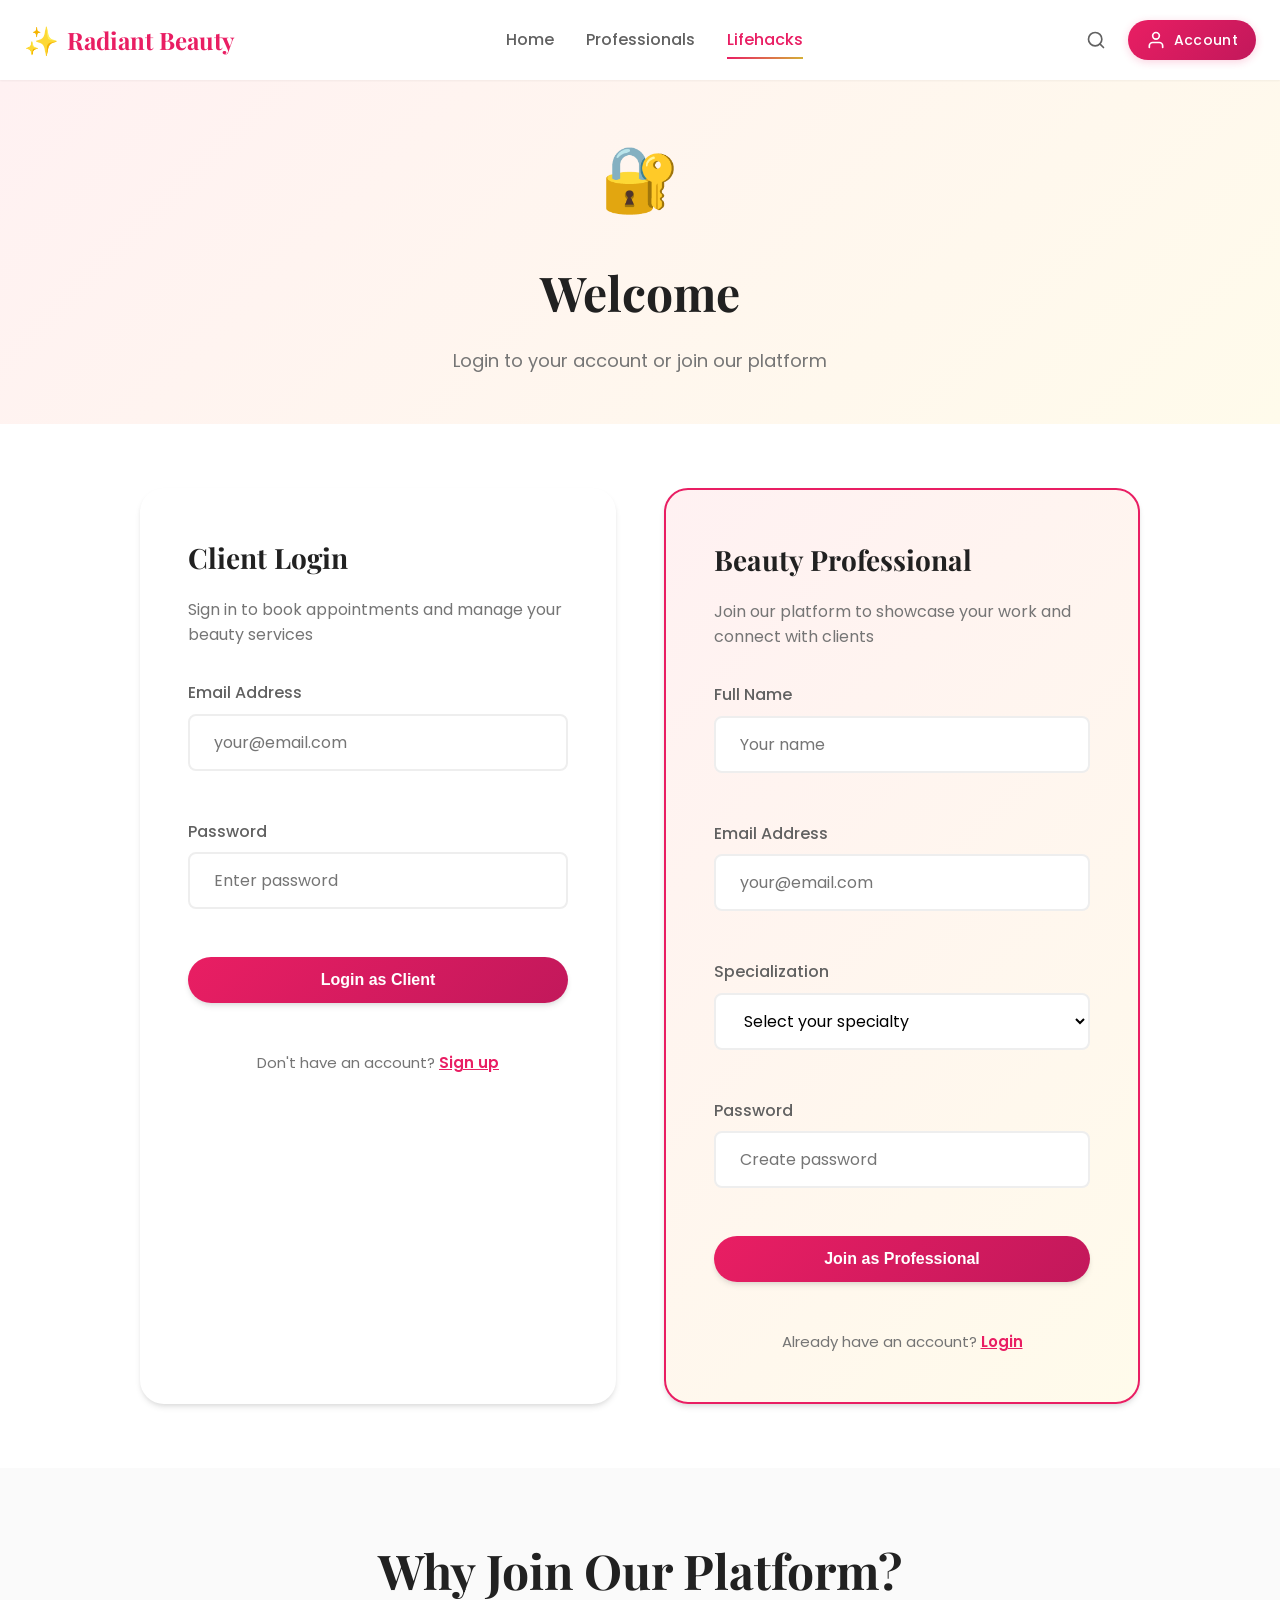
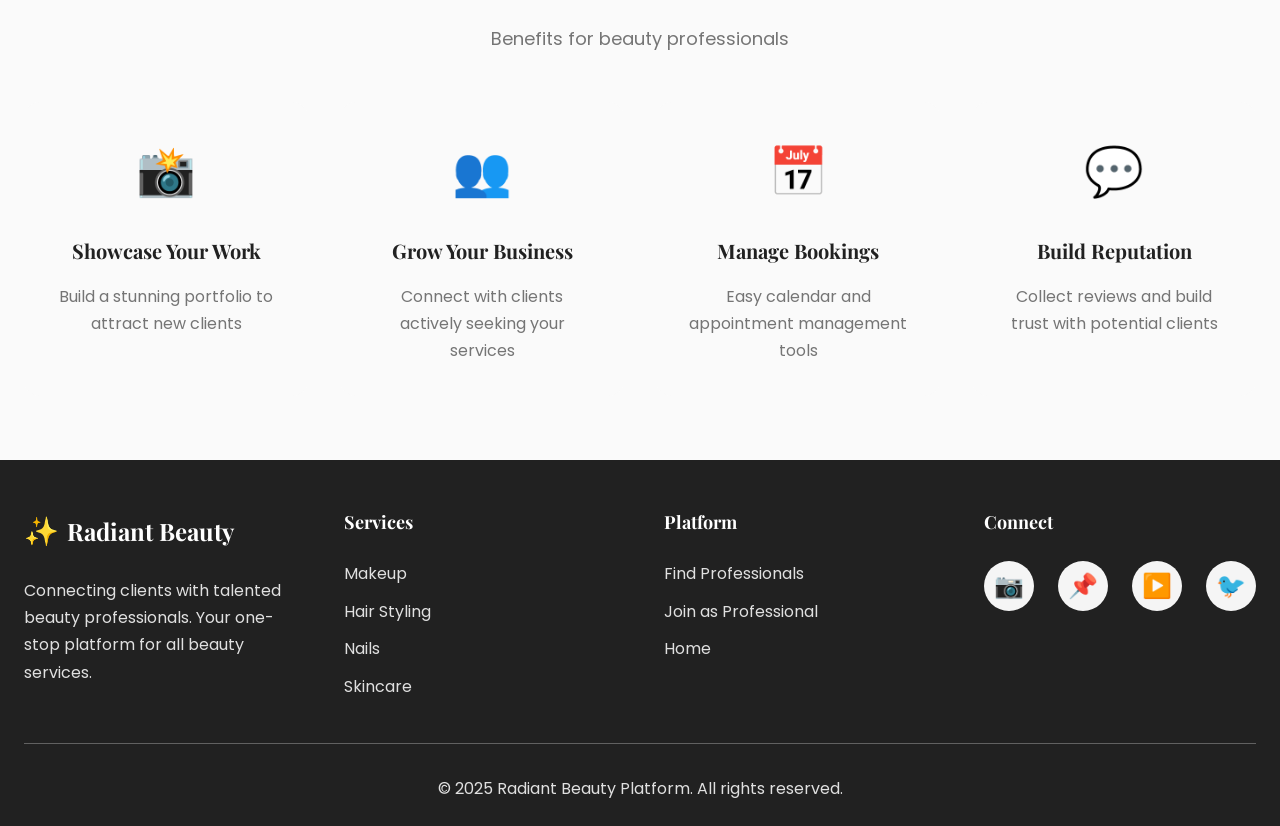
==== contact.html @ 1890fc80 "Feature: Add login/account page and complete platform transformation Final component of beauty servi" ====
<!DOCTYPE html>
<html lang="en">
<head>
    <meta charset="UTF-8">
    <meta name="viewport" content="width=device-width, initial-scale=1.0">
    <title>Login / Join - Radiant Beauty</title>
    <meta name="description" content="Login to your account or join as a beauty professional. Start connecting with clients today.">
    <link rel="stylesheet" href="css/main.css">
    <link rel="stylesheet" href="css/responsive.css">
    <link rel="preconnect" href="https://fonts.googleapis.com">
    <link rel="preconnect" href="https://fonts.gstatic.com" crossorigin>
    <link href="https://fonts.googleapis.com/css2?family=Playfair+Display:wght@400;500;600;700&family=Poppins:wght@300;400;500;600&display=swap" rel="stylesheet">
</head>
<body>
    <!-- Header -->
    <header class="header" id="header">
        <nav class="nav container">
            <!-- Logo -->
            <a href="index.html" class="nav-logo">
                <span class="logo-icon">✨</span>
                <span class="logo-text">Radiant Beauty</span>
            </a>

            <!-- Main Navigation -->
            <div class="nav-menu" id="nav-menu">
                <ul class="nav-list">
                    <li class="nav-item">
                        <a href="index.html" class="nav-link">Home</a>
                    </li>
                    <li class="nav-item">
                        <a href="professionals.html" class="nav-link">Professionals</a>
                    </li>
                    <li class="nav-item">
                        <a href="contact.html" class="nav-link active">Lifehacks</a>
                    </li>
                </ul>

                <div class="nav-close" id="nav-close">
                    <span>&times;</span>
                </div>
            </div>

            <!-- Right Actions -->
            <div class="nav-actions">
                <button class="nav-action-btn search-btn" id="search-btn" aria-label="Search" title="Search">
                    <svg width="20" height="20" viewBox="0 0 24 24" fill="none" stroke="currentColor" stroke-width="2" stroke-linecap="round" stroke-linejoin="round">
                        <circle cx="11" cy="11" r="8"></circle>
                        <path d="m21 21-4.35-4.35"></path>
                    </svg>
                </button>
                <a href="contact.html" class="nav-action-btn account-btn" aria-label="Account" title="Login / Account">
                    <svg width="20" height="20" viewBox="0 0 24 24" fill="none" stroke="currentColor" stroke-width="2" stroke-linecap="round" stroke-linejoin="round">
                        <path d="M20 21v-2a4 4 0 0 0-4-4H8a4 4 0 0 0-4 4v2"></path>
                        <circle cx="12" cy="7" r="4"></circle>
                    </svg>
                    <span class="account-text">Account</span>
                </a>
            </div>

            <!-- Mobile Toggle -->
            <div class="nav-toggle" id="nav-toggle">
                <span></span>
                <span></span>
                <span></span>
            </div>
        </nav>
    </header>

    <!-- Page Hero -->
    <section class="page-hero">
        <div class="container">
            <div class="page-hero-content">
                <div class="page-icon">🔐</div>
                <h1 class="page-title">Welcome</h1>
                <p class="page-description">Login to your account or join our platform</p>
            </div>
        </div>
    </section>

    <!-- Auth Section -->
    <section class="contact-section">
        <div class="container">
            <div class="auth-wrapper">
                <!-- Client Login -->
                <div class="auth-card">
                    <h2 class="auth-title">Client Login</h2>
                    <p class="auth-description">Sign in to book appointments and manage your beauty services</p>

                    <form class="auth-form" id="client-login-form">
                        <div class="form-group">
                            <label for="client-email" class="form-label">Email Address</label>
                            <input type="email" id="client-email" class="form-input" placeholder="your@email.com" required>
                        </div>

                        <div class="form-group">
                            <label for="client-password" class="form-label">Password</label>
                            <input type="password" id="client-password" class="form-input" placeholder="Enter password" required>
                        </div>

                        <button type="submit" class="btn btn-primary btn-block">Login as Client</button>

                        <p class="auth-footer-text">Don't have an account? <a href="#" class="auth-link">Sign up</a></p>
                    </form>
                </div>

                <!-- Professional Login/Signup -->
                <div class="auth-card auth-card-highlight">
                    <h2 class="auth-title">Beauty Professional</h2>
                    <p class="auth-description">Join our platform to showcase your work and connect with clients</p>

                    <form class="auth-form" id="professional-signup-form">
                        <div class="form-group">
                            <label for="prof-name" class="form-label">Full Name</label>
                            <input type="text" id="prof-name" class="form-input" placeholder="Your name" required>
                        </div>

                        <div class="form-group">
                            <label for="prof-email" class="form-label">Email Address</label>
                            <input type="email" id="prof-email" class="form-input" placeholder="your@email.com" required>
                        </div>

                        <div class="form-group">
                            <label for="prof-specialization" class="form-label">Specialization</label>
                            <select id="prof-specialization" class="form-input" required>
                                <option value="">Select your specialty</option>
                                <option value="makeup">Makeup Artist</option>
                                <option value="nails">Nail Artist</option>
                                <option value="hair">Hair Stylist</option>
                                <option value="skincare">Esthetician</option>
                                <option value="brows">Brow & Lash Specialist</option>
                                <option value="cosmetology">Cosmetologist</option>
                            </select>
                        </div>

                        <div class="form-group">
                            <label for="prof-password" class="form-label">Password</label>
                            <input type="password" id="prof-password" class="form-input" placeholder="Create password" required>
                        </div>

                        <button type="submit" class="btn btn-primary btn-block">Join as Professional</button>

                        <p class="auth-footer-text">Already have an account? <a href="#" class="auth-link">Login</a></p>
                    </form>
                </div>
            </div>
        </div>
    </section>

    <!-- Info Section -->
    <section class="features" style="background: var(--gray-50);">
        <div class="container">
            <div class="section-header">
                <h2 class="section-title">Why Join Our Platform?</h2>
                <p class="section-subtitle">Benefits for beauty professionals</p>
            </div>

            <div class="features-grid">
                <div class="feature-card">
                    <div class="feature-icon">📸</div>
                    <h3 class="feature-title">Showcase Your Work</h3>
                    <p class="feature-description">Build a stunning portfolio to attract new clients</p>
                </div>

                <div class="feature-card">
                    <div class="feature-icon">👥</div>
                    <h3 class="feature-title">Grow Your Business</h3>
                    <p class="feature-description">Connect with clients actively seeking your services</p>
                </div>

                <div class="feature-card">
                    <div class="feature-icon">📅</div>
                    <h3 class="feature-title">Manage Bookings</h3>
                    <p class="feature-description">Easy calendar and appointment management tools</p>
                </div>

                <div class="feature-card">
                    <div class="feature-icon">💬</div>
                    <h3 class="feature-title">Build Reputation</h3>
                    <p class="feature-description">Collect reviews and build trust with potential clients</p>
                </div>
            </div>
        </div>
    </section>

    <!-- Footer -->
    <footer class="footer">
        <div class="container">
            <div class="footer-content">
                <div class="footer-section">
                    <h3 class="footer-title">
                        <span class="logo-icon">✨</span>
                        Radiant Beauty
                    </h3>
                    <p class="footer-description">
                        Connecting clients with talented beauty professionals. Your one-stop platform for all beauty services.
                    </p>
                </div>

                <div class="footer-section">
                    <h4 class="footer-heading">Services</h4>
                    <ul class="footer-links">
                        <li><a href="makeup.html">Makeup</a></li>
                        <li><a href="hair.html">Hair Styling</a></li>
                        <li><a href="nails.html">Nails</a></li>
                        <li><a href="skincare.html">Skincare</a></li>
                    </ul>
                </div>

                <div class="footer-section">
                    <h4 class="footer-heading">Platform</h4>
                    <ul class="footer-links">
                        <li><a href="professionals.html">Find Professionals</a></li>
                        <li><a href="contact.html">Join as Professional</a></li>
                        <li><a href="index.html">Home</a></li>
                    </ul>
                </div>

                <div class="footer-section">
                    <h4 class="footer-heading">Connect</h4>
                    <div class="social-links">
                        <a href="#" class="social-link" aria-label="Instagram">📷</a>
                        <a href="#" class="social-link" aria-label="Pinterest">📌</a>
                        <a href="#" class="social-link" aria-label="YouTube">▶️</a>
                        <a href="#" class="social-link" aria-label="Twitter">🐦</a>
                    </div>
                </div>
            </div>

            <div class="footer-bottom">
                <p>&copy; 2025 Radiant Beauty Platform. All rights reserved.</p>
            </div>
        </div>
    </footer>

    <script src="js/main.js"></script>
    <script src="js/auth.js"></script>
</body>
</html>
---- css/main.css ----
/* ===================================
   CSS Variables - Rose/Pink/Gold Theme
   =================================== */
:root {
    /* Colors */
    --primary-color: #e91e63;
    --primary-light: #f48fb1;
    --primary-dark: #c2185b;
    --secondary-color: #d4af37;
    --secondary-light: #f4e4c1;
    --secondary-dark: #b8962e;

    --rose-50: #fff1f2;
    --rose-100: #ffe4e6;
    --rose-200: #fecdd3;
    --rose-300: #fda4af;
    --rose-400: #fb7185;
    --rose-500: #f43f5e;
    --rose-600: #e11d48;

    --gold-50: #fffbeb;
    --gold-100: #fef3c7;
    --gold-200: #fde68a;
    --gold-300: #fcd34d;
    --gold-400: #d4af37;

    --white: #ffffff;
    --black: #1a1a1a;
    --gray-50: #fafafa;
    --gray-100: #f5f5f5;
    --gray-200: #eeeeee;
    --gray-300: #e0e0e0;
    --gray-400: #bdbdbd;
    --gray-500: #9e9e9e;
    --gray-600: #757575;
    --gray-700: #616161;
    --gray-800: #424242;
    --gray-900: #212121;

    /* Typography */
    --font-display: 'Playfair Display', serif;
    --font-body: 'Poppins', sans-serif;

    /* Spacing */
    --spacing-xs: 0.5rem;
    --spacing-sm: 1rem;
    --spacing-md: 1.5rem;
    --spacing-lg: 2rem;
    --spacing-xl: 3rem;
    --spacing-2xl: 4rem;

    /* Border Radius */
    --radius-sm: 0.5rem;
    --radius-md: 1rem;
    --radius-lg: 1.5rem;
    --radius-full: 9999px;

    /* Shadows */
    --shadow-sm: 0 1px 2px 0 rgba(0, 0, 0, 0.05);
    --shadow-md: 0 4px 6px -1px rgba(0, 0, 0, 0.1), 0 2px 4px -1px rgba(0, 0, 0, 0.06);
    --shadow-lg: 0 10px 15px -3px rgba(0, 0, 0, 0.1), 0 4px 6px -2px rgba(0, 0, 0, 0.05);
    --shadow-xl: 0 20px 25px -5px rgba(0, 0, 0, 0.1), 0 10px 10px -5px rgba(0, 0, 0, 0.04);

    /* Transitions */
    --transition: all 0.3s cubic-bezier(0.4, 0, 0.2, 1);
}

/* ===================================
   Reset & Base Styles
   =================================== */
* {
    margin: 0;
    padding: 0;
    box-sizing: border-box;
}

html {
    scroll-behavior: smooth;
    font-size: 16px;
}

body {
    font-family: var(--font-body);
    color: var(--gray-800);
    line-height: 1.6;
    background-color: var(--white);
    overflow-x: hidden;
}

img {
    max-width: 100%;
    height: auto;
    display: block;
}

a {
    text-decoration: none;
    color: inherit;
    transition: var(--transition);
}

ul {
    list-style: none;
}

/* ===================================
   Container & Layout
   =================================== */
.container {
    max-width: 1200px;
    margin: 0 auto;
    padding: 0 var(--spacing-md);
}

/* ===================================
   Header & Navigation
   =================================== */
.header {
    position: fixed;
    top: 0;
    left: 0;
    width: 100%;
    background-color: rgba(255, 255, 255, 0.95);
    backdrop-filter: blur(10px);
    box-shadow: var(--shadow-sm);
    z-index: 1000;
    transition: var(--transition);
}

.nav {
    display: flex;
    justify-content: space-between;
    align-items: center;
    height: 80px;
    gap: var(--spacing-lg);
}

.nav-logo {
    font-family: var(--font-display);
    font-size: 1.5rem;
    font-weight: 700;
    color: var(--primary-color);
    display: flex;
    align-items: center;
    gap: 0.5rem;
    transition: var(--transition);
}

.nav-logo:hover {
    opacity: 0.8;
}

.logo-icon {
    font-size: 1.75rem;
}

.logo-text {
    white-space: nowrap;
}

.nav-menu {
    display: flex;
    align-items: center;
}

.nav-list {
    display: flex;
    gap: var(--spacing-lg);
}

.nav-link {
    font-weight: 500;
    color: var(--gray-700);
    position: relative;
    padding: 0.5rem 0;
}

.nav-link::after {
    content: '';
    position: absolute;
    bottom: 0;
    left: 0;
    width: 0;
    height: 2px;
    background: linear-gradient(90deg, var(--primary-color), var(--secondary-color));
    transition: width 0.3s ease;
}

.nav-link:hover,
.nav-link.active {
    color: var(--primary-color);
}

.nav-link:hover::after,
.nav-link.active::after {
    width: 100%;
}

.nav-toggle {
    display: none;
    flex-direction: column;
    gap: 4px;
    cursor: pointer;
    padding: 0.5rem;
}

.nav-toggle span {
    display: block;
    width: 25px;
    height: 3px;
    background-color: var(--primary-color);
    border-radius: 2px;
    transition: var(--transition);
}

.nav-close {
    display: none;
    font-size: 2rem;
    color: var(--primary-color);
    cursor: pointer;
}

/* Nav Action Buttons */
.nav-actions {
    display: flex;
    align-items: center;
    gap: 0.75rem;
}

.nav-action-btn {
    display: flex;
    align-items: center;
    justify-content: center;
    gap: 0.5rem;
    width: 40px;
    height: 40px;
    border-radius: var(--radius-full);
    background: transparent;
    border: none;
    color: var(--gray-700);
    cursor: pointer;
    transition: all 0.3s cubic-bezier(0.4, 0, 0.2, 1);
    position: relative;
}

.nav-action-btn svg {
    transition: all 0.3s ease;
}

/* Search Button */
.search-btn:hover {
    background: var(--rose-50);
    color: var(--primary-color);
    transform: translateY(-1px);
}

.search-btn:hover svg {
    transform: scale(1.05);
}

.search-btn:active {
    transform: translateY(0);
}

/* Account Button - Special Styling */
.account-btn {
    width: auto;
    padding: 0.5rem 1.125rem;
    background: linear-gradient(135deg, var(--primary-color), var(--primary-dark));
    color: var(--white);
    border-radius: var(--radius-full);
    box-shadow: 0 2px 8px rgba(233, 30, 99, 0.2);
}

.account-btn:hover {
    background: linear-gradient(135deg, var(--primary-dark), var(--primary-color));
    box-shadow: 0 4px 12px rgba(233, 30, 99, 0.3);
    transform: translateY(-2px);
}

.account-text {
    font-weight: 500;
    font-size: 0.875rem;
    letter-spacing: 0.3px;
}

/* ===================================
   Modern Hero Section
   =================================== */
.modern-hero {
    margin-top: 80px;
    min-height: 100vh;
    position: relative;
    display: flex;
    align-items: center;
    justify-content: center;
    overflow: hidden;
}

.hero-background {
    position: absolute;
    top: 0;
    left: 0;
    width: 100%;
    height: 100%;
    z-index: 1;
}

.hero-background-image {
    width: 100%;
    height: 100%;
    object-fit: cover;
    object-position: center;
}

.hero-overlay-gradient {
    position: absolute;
    top: 0;
    left: 0;
    width: 100%;
    height: 100%;
    background: linear-gradient(
        135deg,
        rgba(255, 241, 242, 0.85) 0%,
        rgba(255, 228, 230, 0.80) 30%,
        rgba(254, 205, 211, 0.75) 60%,
        rgba(254, 243, 199, 0.70) 100%
    );
    backdrop-filter: blur(2px);
}

.hero-content-wrapper {
    position: relative;
    z-index: 2;
    text-align: center;
    padding: var(--spacing-2xl) 0;
}

.hero-text-content {
    max-width: 900px;
    margin: 0 auto;
}

.hero-headline {
    font-family: var(--font-display);
    font-size: 5rem;
    font-weight: 700;
    line-height: 1.1;
    color: var(--gray-900);
    margin-bottom: var(--spacing-md);
    letter-spacing: -0.02em;
    text-shadow: 0 2px 20px rgba(255, 255, 255, 0.5);
}

.hero-accent {
    display: block;
    background: linear-gradient(135deg, var(--primary-color), var(--secondary-color));
    -webkit-background-clip: text;
    -webkit-text-fill-color: transparent;
    background-clip: text;
    font-style: italic;
    margin-top: 0.25rem;
}

.hero-subheading {
    font-size: 1.5rem;
    color: var(--gray-700);
    font-weight: 400;
    letter-spacing: 0.5px;
    margin-bottom: var(--spacing-xl);
    line-height: 1.6;
}

.hero-cta-buttons {
    display: flex;
    gap: var(--spacing-md);
    justify-content: center;
    align-items: center;
    flex-wrap: wrap;
}

.btn-hero-primary {
    display: inline-block;
    padding: 1.125rem 3rem;
    border-radius: var(--radius-full);
    font-weight: 600;
    font-size: 1.125rem;
    background: linear-gradient(135deg, var(--primary-color), var(--primary-dark));
    color: var(--white);
    box-shadow:
        0 10px 30px rgba(233, 30, 99, 0.3),
        0 4px 12px rgba(0, 0, 0, 0.1);
    transition: all 0.3s cubic-bezier(0.4, 0, 0.2, 1);
    border: none;
    cursor: pointer;
}

.btn-hero-primary:hover {
    transform: translateY(-3px);
    box-shadow:
        0 15px 40px rgba(233, 30, 99, 0.4),
        0 8px 20px rgba(0, 0, 0, 0.15);
}

.btn-hero-secondary {
    display: inline-block;
    padding: 1.125rem 3rem;
    border-radius: var(--radius-full);
    font-weight: 600;
    font-size: 1.125rem;
    background: transparent;
    color: var(--primary-color);
    border: 2px solid var(--primary-color);
    transition: all 0.3s cubic-bezier(0.4, 0, 0.2, 1);
    cursor: pointer;
}

.btn-hero-secondary:hover {
    background: var(--primary-color);
    color: var(--white);
    transform: translateY(-2px);
    box-shadow: 0 8px 20px rgba(233, 30, 99, 0.25);
}

.hero-scroll-indicator {
    position: absolute;
    bottom: var(--spacing-lg);
    left: 50%;
    transform: translateX(-50%);
    z-index: 2;
    text-align: center;
    color: var(--gray-600);
    font-size: 0.875rem;
    font-weight: 500;
    letter-spacing: 1px;
}

.scroll-arrow {
    margin-top: 0.5rem;
    font-size: 1.5rem;
    animation: bounce-scroll 2s ease-in-out infinite;
}

@keyframes bounce-scroll {
    0%, 100% {
        transform: translateY(0);
        opacity: 0.7;
    }
    50% {
        transform: translateY(8px);
        opacity: 1;
    }
}

/* ===================================
   Bento-Style Services Grid
   =================================== */
.bento-services {
    padding: var(--spacing-2xl) 0;
    background: var(--white);
}

.section-header-minimal {
    text-align: center;
    margin-bottom: var(--spacing-xl);
}

.section-title-minimal {
    font-family: var(--font-display);
    font-size: 2.5rem;
    font-weight: 700;
    color: var(--gray-900);
    margin-bottom: var(--spacing-sm);
}

.section-subtitle-minimal {
    font-size: 1.125rem;
    color: var(--gray-600);
    font-weight: 400;
}

.bento-grid {
    display: grid;
    grid-template-columns: repeat(12, 1fr);
    gap: var(--spacing-md);
    max-width: 1200px;
    margin: 0 auto;
}

/* Bento Card Base Styles */
.bento-card {
    position: relative;
    border-radius: var(--radius-lg);
    overflow: hidden;
    cursor: pointer;
    transition: all 0.4s cubic-bezier(0.4, 0, 0.2, 1);
    box-shadow: var(--shadow-md);
    text-decoration: none;
    display: block;

    /* CSS variables for scroll-based effects */
    --shimmer-angle: 0deg;
    --shimmer-position: 0%;
    --scroll-brightness: 1;
    --scroll-saturation: 1;
}

/* Shimmer overlay - subtle iridescent effect */
.bento-card::before {
    content: '';
    position: absolute;
    top: -50%;
    left: -50%;
    width: 200%;
    height: 200%;
    background: linear-gradient(
        45deg,
        transparent 35%,
        rgba(255, 255, 255, 0.06) 50%,
        transparent 65%
    );
    opacity: 0;
    transition: opacity 0.6s ease, transform 0.6s ease;
    z-index: 3;
    pointer-events: none;
}

.bento-card:hover::before {
    opacity: 1;
    transform: translate(25%, 25%) rotate(45deg);
}

/* Subtle color glow overlay on hover */
.bento-card::after {
    content: '';
    position: absolute;
    top: 0;
    left: 0;
    width: 100%;
    height: 100%;
    background: radial-gradient(
        circle at center,
        rgba(233, 30, 99, 0.08) 0%,
        rgba(212, 175, 55, 0.05) 50%,
        transparent 100%
    );
    opacity: 0;
    transition: opacity 0.5s ease;
    z-index: 2;
    pointer-events: none;
}

.bento-card:hover::after {
    opacity: 1;
}

.bento-card:hover {
    animation-play-state: paused;
    transform: scale(1.02) translateY(-4px);
    box-shadow:
        0 15px 35px rgba(233, 30, 99, 0.15),
        0 8px 20px rgba(212, 175, 55, 0.1),
        0 0 25px rgba(255, 255, 255, 0.2),
        inset 0 1px 0 rgba(255, 255, 255, 0.4);
    z-index: 10;
}

/* Bento Size Variants */
.bento-large {
    grid-column: span 6;
    grid-row: span 2;
    min-height: 400px;
}

.bento-medium {
    grid-column: span 4;
    min-height: 280px;
}

.bento-small {
    grid-column: span 4;
    min-height: 200px;
}

/* Floating Animations - Each card floats uniquely */
.bento-card:nth-child(1) {
    animation: float-gentle-1 6s ease-in-out infinite;
}

.bento-card:nth-child(2) {
    animation: float-gentle-2 7s ease-in-out infinite;
}

.bento-card:nth-child(3) {
    animation: float-gentle-3 5.5s ease-in-out infinite;
}

.bento-card:nth-child(4) {
    animation: float-gentle-4 6.5s ease-in-out infinite;
}

.bento-card:nth-child(5) {
    animation: float-gentle-5 7.5s ease-in-out infinite;
}

.bento-card:nth-child(6) {
    animation: float-gentle-6 8s ease-in-out infinite;
}

.bento-card:nth-child(7) {
    animation: float-gentle-7 6.8s ease-in-out infinite;
}

.bento-card:nth-child(8) {
    animation: float-gentle-8 7.2s ease-in-out infinite;
}

/* Floating Keyframes - Very subtle vertical and diagonal movements */
@keyframes float-gentle-1 {
    0%, 100% { transform: translateY(0) translateX(0); }
    50% { transform: translateY(-5px) translateX(1px); }
}

@keyframes float-gentle-2 {
    0%, 100% { transform: translateY(0) translateX(0); }
    50% { transform: translateY(-4px) translateX(-1px); }
}

@keyframes float-gentle-3 {
    0%, 100% { transform: translateY(0) translateX(0); }
    50% { transform: translateY(-6px) translateX(1px); }
}

@keyframes float-gentle-4 {
    0%, 100% { transform: translateY(0) translateX(0); }
    50% { transform: translateY(-4px) translateX(-1px); }
}

@keyframes float-gentle-5 {
    0%, 100% { transform: translateY(0) translateX(0); }
    50% { transform: translateY(-5px) translateX(2px); }
}

@keyframes float-gentle-6 {
    0%, 100% { transform: translateY(0) translateX(0); }
    50% { transform: translateY(-5px) translateX(-1px); }
}

@keyframes float-gentle-7 {
    0%, 100% { transform: translateY(0) translateX(0); }
    50% { transform: translateY(-4px) translateX(1px); }
}

@keyframes float-gentle-8 {
    0%, 100% { transform: translateY(0) translateX(0); }
    50% { transform: translateY(-5px) translateX(-2px); }
}

/* Bento Image/Background */
.bento-image {
    position: absolute;
    top: 0;
    left: 0;
    width: 100%;
    height: 100%;
}

/* Scroll-driven shimmer effect - Subtle white light sweep */
.bento-image::before {
    content: '';
    position: absolute;
    top: -100%;
    left: -100%;
    width: 300%;
    height: 300%;
    background: linear-gradient(
        var(--shimmer-angle),
        transparent 0%,
        transparent 40%,
        rgba(255, 255, 255, 0.06) 47%,
        rgba(255, 255, 255, 0.10) 50%,
        rgba(255, 255, 255, 0.06) 53%,
        transparent 60%,
        transparent 100%
    );
    transform: translateX(var(--shimmer-position));
    transition: transform 0.3s ease-out;
    pointer-events: none;
    z-index: 1;
    mix-blend-mode: overlay;
}

/* Scroll-driven color shimmer - Barely noticeable iridescent effect */
.bento-image::after {
    content: '';
    position: absolute;
    top: -50%;
    left: -50%;
    width: 200%;
    height: 200%;
    background: linear-gradient(
        calc(var(--shimmer-angle) + 45deg),
        transparent 0%,
        transparent 35%,
        rgba(233, 30, 99, 0.03) 43%,
        rgba(212, 175, 55, 0.05) 50%,
        rgba(233, 30, 99, 0.03) 57%,
        transparent 65%,
        transparent 100%
    );
    transform: translateX(calc(var(--shimmer-position) * 0.5));
    transition: transform 0.4s ease-out;
    pointer-events: none;
    z-index: 2;
    mix-blend-mode: screen;
    opacity: 0.4;
}

.bento-img {
    width: 100%;
    height: 100%;
    object-fit: cover;
    object-position: center;
    transition: all 0.5s ease;
    position: relative;
    z-index: 0;
}

/* Subtle image effects on hover */
.bento-card:hover .bento-img {
    transform: scale(1.05);
}

/* Bento Overlay with Glassmorphism */
.bento-overlay {
    position: absolute;
    bottom: 0;
    left: 0;
    right: 0;
    padding: var(--spacing-lg);
    background: rgba(255, 255, 255, 0.85);
    backdrop-filter: blur(20px) saturate(180%);
    -webkit-backdrop-filter: blur(20px) saturate(180%);
    border-top: 1px solid rgba(255, 255, 255, 0.6);
    transition: all 0.4s cubic-bezier(0.4, 0, 0.2, 1);
    z-index: 4;
}

.bento-card:hover .bento-overlay {
    background: rgba(255, 255, 255, 0.92);
    backdrop-filter: blur(30px) saturate(190%);
    -webkit-backdrop-filter: blur(30px) saturate(190%);
    padding: calc(var(--spacing-lg) + 0.25rem);
    box-shadow: 0 -8px 20px rgba(0, 0, 0, 0.08);
}

.bento-title {
    font-family: var(--font-display);
    font-size: 1.75rem;
    font-weight: 700;
    color: var(--gray-900);
    margin-bottom: 0.5rem;
    transition: all 0.3s ease;
    text-shadow: 0 2px 10px rgba(255, 255, 255, 0.5);
}

.bento-card:hover .bento-title {
    color: var(--primary-color);
    text-shadow: 0 2px 10px rgba(233, 30, 99, 0.15);
    transform: translateY(-1px);
}

.bento-description {
    font-size: 1rem;
    color: var(--gray-600);
    line-height: 1.6;
    opacity: 0.85;
    transition: all 0.3s ease;
}

.bento-card:hover .bento-description {
    opacity: 1;
    color: var(--gray-700);
}

/* Specific card adjustments for large cards */
.bento-large .bento-title {
    font-size: 2.25rem;
}

.bento-large .bento-description {
    font-size: 1.125rem;
}

.bento-large .bento-icon {
    font-size: 6rem;
}

/* Specific card adjustments for small cards */
.bento-small .bento-title {
    font-size: 1.375rem;
}

.bento-small .bento-description {
    font-size: 0.9rem;
}

.bento-small .bento-icon {
    font-size: 3.5rem;
}

/* ===================================
   Buttons
   =================================== */
.btn {
    display: inline-block;
    padding: 0.875rem 2rem;
    border-radius: var(--radius-full);
    font-weight: 600;
    font-size: 1rem;
    cursor: pointer;
    border: none;
    transition: var(--transition);
    text-align: center;
}

.btn-primary {
    background: linear-gradient(135deg, var(--primary-color), var(--primary-dark));
    color: var(--white);
    box-shadow: var(--shadow-md);
}

.btn-primary:hover {
    transform: translateY(-2px);
    box-shadow: var(--shadow-lg);
}

.btn-secondary {
    background: var(--white);
    color: var(--primary-color);
    border: 2px solid var(--primary-color);
}

.btn-secondary:hover {
    background: var(--primary-color);
    color: var(--white);
}

.btn-large {
    padding: 1.125rem 2.5rem;
    font-size: 1.125rem;
}

.btn-block {
    width: 100%;
}

/* ===================================
   Sections
   =================================== */
.categories,
.features,
.content-section,
.tips-section,
.faq-section {
    padding: var(--spacing-2xl) 0;
}

.section-header {
    text-align: center;
    margin-bottom: var(--spacing-xl);
}

.section-title {
    font-family: var(--font-display);
    font-size: 2.5rem;
    font-weight: 700;
    color: var(--gray-900);
    margin-bottom: var(--spacing-sm);
}

.section-subtitle {
    font-size: 1.125rem;
    color: var(--gray-600);
}

/* ===================================
   Category Cards
   =================================== */
.category-grid {
    display: grid;
    grid-template-columns: repeat(auto-fit, minmax(280px, 1fr));
    gap: var(--spacing-lg);
}

.category-card {
    background: var(--white);
    border-radius: var(--radius-lg);
    overflow: hidden;
    box-shadow: var(--shadow-md);
    transition: var(--transition);
    cursor: pointer;
}

.category-card:hover {
    transform: translateY(-10px);
    box-shadow: var(--shadow-xl);
}

.category-image {
    width: 100%;
    overflow: hidden;
}

.category-img {
    width: 100%;
    aspect-ratio: 16/9;
    object-fit: cover;
    object-position: center;
    transition: transform 0.4s ease;
}

.category-card:hover .category-img {
    transform: scale(1.1);
}

.category-content {
    padding: var(--spacing-md);
}

.category-title {
    font-family: var(--font-display);
    font-size: 1.5rem;
    color: var(--gray-900);
    margin-bottom: var(--spacing-sm);
}

.category-description {
    color: var(--gray-600);
    margin-bottom: var(--spacing-md);
    line-height: 1.7;
}

.category-link {
    color: var(--primary-color);
    font-weight: 600;
    display: inline-flex;
    align-items: center;
    gap: 0.5rem;
}

.category-link:hover {
    color: var(--primary-dark);
    gap: 0.75rem;
}

/* ===================================
   Features Grid
   =================================== */
.features-grid {
    display: grid;
    grid-template-columns: repeat(auto-fit, minmax(250px, 1fr));
    gap: var(--spacing-lg);
}

.feature-card {
    text-align: center;
    padding: var(--spacing-lg);
    background: var(--gray-50);
    border-radius: var(--radius-md);
    transition: var(--transition);
}

.feature-card:hover {
    background: var(--white);
    box-shadow: var(--shadow-lg);
}

.feature-icon {
    font-size: 3rem;
    margin-bottom: var(--spacing-md);
}

.feature-title {
    font-family: var(--font-display);
    font-size: 1.25rem;
    color: var(--gray-900);
    margin-bottom: var(--spacing-sm);
}

.feature-description {
    color: var(--gray-600);
    line-height: 1.7;
}

/* ===================================
   Page Hero
   =================================== */
.page-hero {
    margin-top: 80px;
    padding: var(--spacing-xl) 0;
    background: linear-gradient(135deg, var(--rose-50), var(--gold-50));
    text-align: center;
}

.page-hero-content {
    max-width: 600px;
    margin: 0 auto;
}

.page-icon {
    font-size: 4rem;
    margin-bottom: var(--spacing-md);
    display: inline-block;
    animation: pulse 2s ease-in-out infinite;
}

@keyframes pulse {
    0%, 100% {
        transform: scale(1);
    }
    50% {
        transform: scale(1.1);
    }
}

.page-title {
    font-family: var(--font-display);
    font-size: 3rem;
    color: var(--gray-900);
    margin-bottom: var(--spacing-sm);
}

.page-description {
    font-size: 1.125rem;
    color: var(--gray-600);
}

/* ===================================
   Tutorial Cards
   =================================== */
.content-grid {
    display: grid;
    grid-template-columns: repeat(auto-fit, minmax(320px, 1fr));
    gap: var(--spacing-lg);
}

.tutorial-card {
    background: var(--white);
    border-radius: var(--radius-lg);
    overflow: hidden;
    box-shadow: var(--shadow-md);
    transition: var(--transition);
}

.tutorial-card:hover {
    transform: translateY(-5px);
    box-shadow: var(--shadow-xl);
}

.tutorial-image {
    position: relative;
}

.tutorial-image-placeholder {
    width: 100%;
    aspect-ratio: 16/10;
    background: linear-gradient(135deg, var(--rose-100), var(--gold-100));
    display: flex;
    align-items: center;
    justify-content: center;
}

.tutorial-image-placeholder .placeholder-icon {
    font-size: 3.5rem;
    opacity: 0.6;
}

.tutorial-badge {
    position: absolute;
    top: var(--spacing-sm);
    right: var(--spacing-sm);
    background: rgba(255, 255, 255, 0.95);
    color: var(--primary-color);
    padding: 0.375rem 0.875rem;
    border-radius: var(--radius-full);
    font-size: 0.875rem;
    font-weight: 600;
    box-shadow: var(--shadow-sm);
}

.tutorial-content {
    padding: var(--spacing-md);
}

.tutorial-title {
    font-family: var(--font-display);
    font-size: 1.375rem;
    color: var(--gray-900);
    margin-bottom: var(--spacing-sm);
}

.tutorial-description {
    color: var(--gray-600);
    margin-bottom: var(--spacing-md);
    line-height: 1.7;
}

.tutorial-meta {
    display: flex;
    gap: var(--spacing-md);
    color: var(--gray-500);
    font-size: 0.875rem;
}

.tutorial-time,
.tutorial-level {
    display: flex;
    align-items: center;
    gap: 0.25rem;
}

/* ===================================
   Tips Section
   =================================== */
.tips-section {
    background: var(--gray-50);
}

.tips-grid {
    display: grid;
    grid-template-columns: repeat(auto-fit, minmax(260px, 1fr));
    gap: var(--spacing-lg);
}

.tip-card {
    background: var(--white);
    padding: var(--spacing-lg);
    border-radius: var(--radius-md);
    border-left: 4px solid var(--primary-color);
    transition: var(--transition);
}

.tip-card:hover {
    transform: translateX(5px);
    box-shadow: var(--shadow-lg);
}

.tip-number {
    display: inline-block;
    font-family: var(--font-display);
    font-size: 2rem;
    font-weight: 700;
    background: linear-gradient(135deg, var(--primary-color), var(--secondary-color));
    -webkit-background-clip: text;
    -webkit-text-fill-color: transparent;
    background-clip: text;
    margin-bottom: var(--spacing-sm);
}

.tip-title {
    font-family: var(--font-display);
    font-size: 1.25rem;
    color: var(--gray-900);
    margin-bottom: var(--spacing-sm);
}

.tip-description {
    color: var(--gray-600);
    line-height: 1.7;
}

/* ===================================
   CTA Section
   =================================== */
.cta {
    padding: var(--spacing-2xl) 0;
    background: linear-gradient(135deg, var(--primary-color), var(--primary-dark));
    color: var(--white);
    text-align: center;
}

.cta-content {
    max-width: 700px;
    margin: 0 auto;
}

.cta-title {
    font-family: var(--font-display);
    font-size: 2.5rem;
    margin-bottom: var(--spacing-md);
}

.cta-description {
    font-size: 1.125rem;
    margin-bottom: var(--spacing-lg);
    opacity: 0.95;
}

.cta .btn-primary {
    background: var(--white);
    color: var(--primary-color);
}

.cta .btn-primary:hover {
    background: var(--gray-100);
}

/* ===================================
   Contact Section
   =================================== */
.contact-section {
    padding: var(--spacing-2xl) 0;
}

.contact-wrapper {
    display: grid;
    grid-template-columns: 1fr 1fr;
    gap: var(--spacing-xl);
}

.contact-info {
    padding: var(--spacing-lg);
}

.contact-info-title {
    font-family: var(--font-display);
    font-size: 2rem;
    color: var(--gray-900);
    margin-bottom: var(--spacing-md);
}

.contact-info-description {
    color: var(--gray-600);
    line-height: 1.8;
    margin-bottom: var(--spacing-lg);
}

.contact-details {
    margin-bottom: var(--spacing-xl);
}

.contact-detail {
    display: flex;
    gap: var(--spacing-md);
    margin-bottom: var(--spacing-lg);
}

.contact-icon {
    font-size: 2rem;
}

.contact-detail-content h3 {
    font-family: var(--font-display);
    font-size: 1.125rem;
    color: var(--gray-900);
    margin-bottom: 0.25rem;
}

.contact-detail-content p {
    color: var(--gray-600);
}

.social-links-section {
    margin-top: var(--spacing-xl);
}

.social-title {
    font-family: var(--font-display);
    font-size: 1.25rem;
    color: var(--gray-900);
    margin-bottom: var(--spacing-md);
}

.social-links {
    display: flex;
    gap: var(--spacing-md);
}

.social-link {
    width: 50px;
    height: 50px;
    border-radius: 50%;
    background: var(--gray-100);
    display: flex;
    align-items: center;
    justify-content: center;
    font-size: 1.5rem;
    transition: var(--transition);
}

.social-link:hover {
    background: var(--primary-color);
    transform: translateY(-3px);
    box-shadow: var(--shadow-md);
}

/* ===================================
   Contact Form
   =================================== */
.contact-form-wrapper {
    background: var(--gray-50);
    padding: var(--spacing-xl);
    border-radius: var(--radius-lg);
}

.form-title {
    font-family: var(--font-display);
    font-size: 1.75rem;
    color: var(--gray-900);
    margin-bottom: var(--spacing-lg);
}

.form-group {
    margin-bottom: var(--spacing-md);
}

.form-label {
    display: block;
    font-weight: 500;
    color: var(--gray-700);
    margin-bottom: 0.5rem;
}

.form-input {
    width: 100%;
    padding: 0.875rem var(--spacing-md);
    border: 2px solid var(--gray-200);
    border-radius: var(--radius-sm);
    font-family: var(--font-body);
    font-size: 1rem;
    transition: var(--transition);
    background: var(--white);
}

.form-input:focus {
    outline: none;
    border-color: var(--primary-color);
    box-shadow: 0 0 0 3px rgba(233, 30, 99, 0.1);
}

.form-textarea {
    resize: vertical;
    min-height: 120px;
}

.form-message {
    margin-top: var(--spacing-md);
    padding: var(--spacing-md);
    border-radius: var(--radius-sm);
    display: none;
}

.form-message.success {
    display: block;
    background: #d4edda;
    color: #155724;
    border: 1px solid #c3e6cb;
}

.form-message.error {
    display: block;
    background: #f8d7da;
    color: #721c24;
    border: 1px solid #f5c6cb;
}

/* ===================================
   FAQ Section
   =================================== */
.faq-section {
    background: var(--gray-50);
}

.faq-grid {
    display: grid;
    grid-template-columns: repeat(auto-fit, minmax(280px, 1fr));
    gap: var(--spacing-lg);
}

.faq-card {
    background: var(--white);
    padding: var(--spacing-lg);
    border-radius: var(--radius-md);
    box-shadow: var(--shadow-sm);
}

.faq-question {
    font-family: var(--font-display);
    font-size: 1.125rem;
    color: var(--gray-900);
    margin-bottom: var(--spacing-sm);
}

.faq-answer {
    color: var(--gray-600);
    line-height: 1.7;
}

/* ===================================
   Footer
   =================================== */
.footer {
    background: var(--gray-900);
    color: var(--gray-300);
    padding: var(--spacing-xl) 0 var(--spacing-md);
}

.footer-content {
    display: grid;
    grid-template-columns: repeat(auto-fit, minmax(250px, 1fr));
    gap: var(--spacing-xl);
    margin-bottom: var(--spacing-lg);
}

.footer-title {
    font-family: var(--font-display);
    font-size: 1.5rem;
    color: var(--white);
    margin-bottom: var(--spacing-md);
    display: flex;
    align-items: center;
    gap: 0.5rem;
}

.footer-description {
    line-height: 1.7;
}

.footer-heading {
    font-family: var(--font-display);
    font-size: 1.125rem;
    color: var(--white);
    margin-bottom: var(--spacing-md);
}

.footer-links li {
    margin-bottom: 0.75rem;
}

.footer-links a {
    color: var(--gray-300);
}

.footer-links a:hover {
    color: var(--primary-light);
}

.footer-bottom {
    text-align: center;
    padding-top: var(--spacing-lg);
    border-top: 1px solid var(--gray-700);
}

/* ===================================
   Filter Buttons
   =================================== */
.filter-btn {
    padding: 0.625rem 1.5rem;
    border-radius: var(--radius-full);
    border: 2px solid var(--gray-300);
    background: var(--white);
    color: var(--gray-700);
    font-weight: 500;
    font-size: 0.9375rem;
    cursor: pointer;
    transition: var(--transition);
    font-family: var(--font-body);
}

.filter-btn:hover {
    border-color: var(--primary-color);
    color: var(--primary-color);
}

.filter-btn.active {
    background: linear-gradient(135deg, var(--primary-color), var(--primary-dark));
    color: var(--white);
    border-color: var(--primary-color);
    box-shadow: 0 4px 12px rgba(233, 30, 99, 0.25);
}

/* ===================================
   Professional Cards (Platform)
   =================================== */
.professionals-grid {
    display: grid;
    grid-template-columns: repeat(auto-fill, minmax(280px, 1fr));
    gap: var(--spacing-lg);
}

.professional-card {
    background: var(--white);
    border-radius: var(--radius-lg);
    overflow: hidden;
    box-shadow: var(--shadow-md);
    transition: var(--transition);
    cursor: pointer;
}

.professional-card:hover {
    transform: translateY(-8px);
    box-shadow: var(--shadow-xl);
}

.professional-image {
    position: relative;
    width: 100%;
    aspect-ratio: 1;
    overflow: hidden;
}

.professional-img {
    width: 100%;
    height: 100%;
    object-fit: cover;
    object-position: center;
    transition: transform 0.4s ease;
}

.professional-card:hover .professional-img {
    transform: scale(1.05);
}

.professional-rating {
    position: absolute;
    top: var(--spacing-sm);
    right: var(--spacing-sm);
    background: rgba(255, 255, 255, 0.95);
    backdrop-filter: blur(10px);
    padding: 0.375rem 0.75rem;
    border-radius: var(--radius-full);
    display: flex;
    align-items: center;
    gap: 0.25rem;
    font-size: 0.875rem;
    font-weight: 600;
    box-shadow: var(--shadow-sm);
}

.rating-star {
    font-size: 1rem;
}

.rating-value {
    color: var(--gray-900);
}

.rating-count {
    color: var(--gray-600);
    font-size: 0.75rem;
}

.professional-info {
    padding: var(--spacing-md);
}

.professional-name {
    font-family: var(--font-display);
    font-size: 1.375rem;
    color: var(--gray-900);
    margin-bottom: 0.5rem;
}

.professional-specializations {
    font-size: 0.875rem;
    color: var(--primary-color);
    font-weight: 600;
    margin-bottom: var(--spacing-sm);
}

.professional-bio {
    color: var(--gray-600);
    font-size: 0.9375rem;
    line-height: 1.6;
    margin-bottom: var(--spacing-sm);
}

.professional-location {
    color: var(--gray-500);
    font-size: 0.875rem;
    margin-bottom: var(--spacing-md);
}

/* ===================================
   Auth Pages
   =================================== */
.auth-wrapper {
    display: grid;
    grid-template-columns: repeat(auto-fit, minmax(400px, 1fr));
    gap: var(--spacing-xl);
    max-width: 1000px;
    margin: 0 auto;
}

.auth-card {
    background: var(--white);
    padding: var(--spacing-xl);
    border-radius: var(--radius-lg);
    box-shadow: var(--shadow-md);
    transition: var(--transition);
}

.auth-card:hover {
    box-shadow: var(--shadow-lg);
}

.auth-card-highlight {
    border: 2px solid var(--primary-color);
    background: linear-gradient(135deg, var(--rose-50), var(--gold-50));
}

.auth-title {
    font-family: var(--font-display);
    font-size: 1.75rem;
    color: var(--gray-900);
    margin-bottom: var(--spacing-sm);
}

.auth-description {
    color: var(--gray-600);
    margin-bottom: var(--spacing-lg);
    line-height: 1.6;
}

.auth-form {
    display: flex;
    flex-direction: column;
    gap: var(--spacing-md);
}

.auth-footer-text {
    text-align: center;
    color: var(--gray-600);
    font-size: 0.9375rem;
    margin-top: var(--spacing-md);
}

.auth-link {
    color: var(--primary-color);
    font-weight: 600;
    text-decoration: underline;
}

.auth-link:hover {
    color: var(--primary-dark);
}

/* ===================================
   Utilities
   =================================== */
.text-center {
    text-align: center;
}

.mb-1 { margin-bottom: var(--spacing-xs); }
.mb-2 { margin-bottom: var(--spacing-sm); }
.mb-3 { margin-bottom: var(--spacing-md); }
.mb-4 { margin-bottom: var(--spacing-lg); }
---- css/responsive.css ----
/* ===================================
   Responsive Design - Mobile First
   =================================== */

/* ===================================
   Mobile Navigation
   =================================== */
@media screen and (max-width: 768px) {
    /* Logo - Hide text on small mobile */
    .logo-text {
        display: none;
    }

    /* Navigation Menu - Mobile Sidebar */
    .nav-menu {
        position: fixed;
        top: 0;
        right: -100%;
        width: 75%;
        max-width: 320px;
        height: 100vh;
        background-color: var(--white);
        padding: var(--spacing-xl) var(--spacing-md);
        box-shadow: -2px 0 10px rgba(0, 0, 0, 0.1);
        transition: right 0.3s ease;
        z-index: 1001;
    }

    .nav-menu.show {
        right: 0;
    }

    .nav-list {
        flex-direction: column;
        gap: 0;
        margin-top: var(--spacing-xl);
    }

    .nav-item {
        width: 100%;
    }

    .nav-link {
        display: block;
        padding: var(--spacing-md) 0;
        border-bottom: 1px solid var(--gray-100);
        font-size: 1.125rem;
    }

    /* Mobile Toggle */
    .nav-toggle {
        display: flex;
    }

    .nav-close {
        display: block;
        position: absolute;
        top: var(--spacing-md);
        right: var(--spacing-md);
    }

    .nav-toggle.active span:nth-child(1) {
        transform: rotate(45deg) translate(5px, 5px);
    }

    .nav-toggle.active span:nth-child(2) {
        opacity: 0;
    }

    .nav-toggle.active span:nth-child(3) {
        transform: rotate(-45deg) translate(7px, -6px);
    }

    /* Nav Actions - Mobile */
    .nav-actions {
        gap: 0.5rem;
    }

    /* Hide search icon on mobile */
    .search-btn {
        display: none;
    }

    /* Adjust Account button for mobile */
    .account-btn {
        padding: 0.5rem 1rem;
    }

    .account-text {
        font-size: 0.8125rem;
    }

    .account-btn svg {
        width: 18px;
        height: 18px;
    }
}

/* ===================================
   Tablet & Mobile (< 768px)
   =================================== */
@media screen and (max-width: 768px) {
    /* Typography */
    .hero-title {
        font-size: 2.5rem;
    }

    .page-title {
        font-size: 2rem;
    }

    .section-title {
        font-size: 2rem;
    }

    .cta-title {
        font-size: 1.875rem;
    }

    /* Modern Hero Section */
    .hero-headline {
        font-size: 2.5rem;
    }

    .hero-subheading {
        font-size: 1.125rem;
    }

    .hero-cta-buttons {
        flex-direction: column;
        gap: var(--spacing-sm);
    }

    .btn-hero-primary,
    .btn-hero-secondary {
        padding: 1rem 2.5rem;
        font-size: 1rem;
        width: 100%;
        max-width: 300px;
    }

    .hero-scroll-indicator {
        bottom: var(--spacing-sm);
        font-size: 0.75rem;
    }

    /* Bento Grid - Stack on Mobile */
    .bento-grid {
        grid-template-columns: 1fr;
        gap: var(--spacing-md);
    }

    .bento-large,
    .bento-medium,
    .bento-small {
        grid-column: span 1;
        grid-row: span 1;
        min-height: 250px;
    }

    .bento-large {
        min-height: 320px;
    }

    .bento-title {
        font-size: 1.5rem;
    }

    .bento-description {
        font-size: 0.95rem;
    }

    .bento-large .bento-title {
        font-size: 1.75rem;
    }

    .bento-icon {
        font-size: 4rem;
    }

    .bento-large .bento-icon {
        font-size: 5rem;
    }

    /* Minimal floating animation on mobile for better performance */
    @keyframes float-gentle-1 {
        0%, 100% { transform: translateY(0); }
        50% { transform: translateY(-3px); }
    }

    @keyframes float-gentle-2 {
        0%, 100% { transform: translateY(0); }
        50% { transform: translateY(-2px); }
    }

    @keyframes float-gentle-3 {
        0%, 100% { transform: translateY(0); }
        50% { transform: translateY(-3px); }
    }

    @keyframes float-gentle-4 {
        0%, 100% { transform: translateY(0); }
        50% { transform: translateY(-2px); }
    }

    @keyframes float-gentle-5 {
        0%, 100% { transform: translateY(0); }
        50% { transform: translateY(-3px); }
    }

    @keyframes float-gentle-6 {
        0%, 100% { transform: translateY(0); }
        50% { transform: translateY(-3px); }
    }

    @keyframes float-gentle-7 {
        0%, 100% { transform: translateY(0); }
        50% { transform: translateY(-2px); }
    }

    @keyframes float-gentle-8 {
        0%, 100% { transform: translateY(0); }
        50% { transform: translateY(-3px); }
    }

    /* Category Grid */
    .category-grid {
        grid-template-columns: 1fr;
        gap: var(--spacing-md);
    }

    /* Features Grid */
    .features-grid {
        grid-template-columns: 1fr;
        gap: var(--spacing-md);
    }

    /* Content Grid */
    .content-grid {
        grid-template-columns: 1fr;
        gap: var(--spacing-md);
    }

    /* Tips Grid */
    .tips-grid {
        grid-template-columns: 1fr;
        gap: var(--spacing-md);
    }

    /* Contact Section */
    .contact-wrapper {
        grid-template-columns: 1fr;
        gap: var(--spacing-lg);
    }

    .contact-form-wrapper {
        padding: var(--spacing-md);
    }

    /* FAQ Grid */
    .faq-grid {
        grid-template-columns: 1fr;
        gap: var(--spacing-md);
    }

    /* Footer */
    .footer-content {
        grid-template-columns: 1fr;
        gap: var(--spacing-lg);
        text-align: center;
    }

    .footer-title,
    .social-links {
        justify-content: center;
    }

    /* Spacing */
    .categories,
    .features,
    .content-section,
    .tips-section,
    .faq-section,
    .contact-section {
        padding: var(--spacing-xl) 0;
    }

    .hero,
    .cta {
        padding: var(--spacing-lg) 0;
    }

    /* Container */
    .container {
        padding: 0 var(--spacing-sm);
    }

    /* Buttons */
    .btn-large {
        padding: 1rem 2rem;
        font-size: 1rem;
    }
}

/* ===================================
   Small Mobile (< 480px)
   =================================== */
@media screen and (max-width: 480px) {
    /* Typography */
    html {
        font-size: 14px;
    }

    .hero-title {
        font-size: 2rem;
    }

    .page-title {
        font-size: 1.75rem;
    }

    .section-title {
        font-size: 1.75rem;
    }

    .cta-title {
        font-size: 1.5rem;
    }

    .nav-logo {
        font-size: 1.25rem;
    }

    /* Modern Hero for very small screens */
    .hero-headline {
        font-size: 2rem;
    }

    .hero-subheading {
        font-size: 1rem;
    }

    .btn-hero-primary,
    .btn-hero-secondary {
        padding: 0.875rem 2rem;
        font-size: 0.95rem;
    }

    /* Bento Grid - Small mobile adjustments */
    .bento-large {
        min-height: 280px;
    }

    .bento-medium,
    .bento-small {
        min-height: 220px;
    }

    .bento-icon {
        font-size: 3.5rem;
    }

    .bento-large .bento-icon {
        font-size: 4.5rem;
    }

    .page-icon {
        font-size: 3rem;
    }

    /* Cards */
    .category-image-placeholder .placeholder-icon,
    .tutorial-image-placeholder .placeholder-icon {
        font-size: 3rem;
    }

    /* Contact Details */
    .contact-detail {
        flex-direction: column;
        text-align: center;
        gap: var(--spacing-sm);
    }

    .contact-icon {
        font-size: 2.5rem;
    }

    /* Social Links */
    .social-links {
        flex-wrap: wrap;
        justify-content: center;
    }

    /* Spacing */
    .section-header {
        margin-bottom: var(--spacing-lg);
    }

    /* Buttons */
    .btn {
        padding: 0.75rem 1.5rem;
        font-size: 0.95rem;
    }

    .btn-large {
        padding: 0.875rem 1.75rem;
    }

    /* Form */
    .form-input {
        padding: 0.75rem var(--spacing-sm);
    }

    /* Navigation */
    .nav {
        height: 70px;
    }

    .hero,
    .page-hero {
        margin-top: 70px;
    }
}

/* ===================================
   Tablet & Desktop (768px - 1024px)
   =================================== */
@media screen and (min-width: 768px) and (max-width: 1024px) {
    /* Modern Hero - Tablet */
    .hero-headline {
        font-size: 3.5rem;
    }

    .hero-subheading {
        font-size: 1.25rem;
    }

    .btn-hero-primary,
    .btn-hero-secondary {
        padding: 1.125rem 2.75rem;
        font-size: 1.0625rem;
    }

    /* Bento Grid - 2-column layout for tablets */
    .bento-grid {
        grid-template-columns: repeat(6, 1fr);
        gap: var(--spacing-md);
    }

    .bento-large {
        grid-column: span 6;
        min-height: 350px;
    }

    .bento-medium {
        grid-column: span 3;
        min-height: 260px;
    }

    .bento-small {
        grid-column: span 2;
        min-height: 200px;
    }

    /* Grids */
    .category-grid,
    .content-grid {
        grid-template-columns: repeat(2, 1fr);
    }

    .features-grid,
    .tips-grid {
        grid-template-columns: repeat(2, 1fr);
    }

    /* Contact */
    .contact-wrapper {
        gap: var(--spacing-lg);
    }
}

/* ===================================
   Large Desktop (> 1200px)
   =================================== */
@media screen and (min-width: 1200px) {
    .container {
        max-width: 1280px;
    }

    .hero-title {
        font-size: 4rem;
    }

    .section-title {
        font-size: 3rem;
    }

    /* 3 columns for content grids */
    .content-grid {
        grid-template-columns: repeat(3, 1fr);
    }
}

/* ===================================
   Landscape Orientation (Mobile)
   =================================== */
@media screen and (max-height: 500px) and (orientation: landscape) {
    .nav-menu {
        padding: var(--spacing-md);
    }

    .nav-list {
        margin-top: var(--spacing-md);
    }

    .nav-link {
        padding: var(--spacing-sm) 0;
        font-size: 1rem;
    }
}

/* ===================================
   Print Styles
   =================================== */
@media print {
    .header,
    .nav,
    .nav-toggle,
    .nav-close,
    .cta,
    .footer,
    .social-links,
    .btn {
        display: none;
    }

    .hero,
    .page-hero {
        margin-top: 0;
    }

    body {
        font-size: 12pt;
        line-height: 1.5;
        color: #000;
    }

    .container {
        max-width: 100%;
        padding: 0;
    }
}

/* ===================================
   Accessibility - Reduced Motion
   =================================== */
@media (prefers-reduced-motion: reduce) {
    *,
    *::before,
    *::after {
        animation-duration: 0.01ms !important;
        animation-iteration-count: 1 !important;
        transition-duration: 0.01ms !important;
    }
}

/* ===================================
   Dark Mode Support (Optional)
   =================================== */
@media (prefers-color-scheme: dark) {
    /* Add dark mode styles here if needed */
}

/* ===================================
   High DPI Displays
   =================================== */
@media (-webkit-min-device-pixel-ratio: 2), (min-resolution: 192dpi) {
    /* Optimize for retina displays */
    .hero-image-placeholder,
    .category-image-placeholder,
    .tutorial-image-placeholder {
        image-rendering: -webkit-optimize-contrast;
    }
}

/* ===================================
   Hover Capabilities
   =================================== */
@media (hover: none) {
    /* Remove hover effects on touch devices */
    .category-card:hover,
    .tutorial-card:hover,
    .feature-card:hover,
    .tip-card:hover {
        transform: none;
    }

    .btn-primary:hover,
    .btn-secondary:hover {
        transform: none;
    }

    /* Ensure bento overlays are visible on touch devices */
    .bento-overlay {
        opacity: 1;
    }

    /* Subtle tap effect for bento cards */
    .bento-card:active {
        transform: scale(0.98);
    }
}
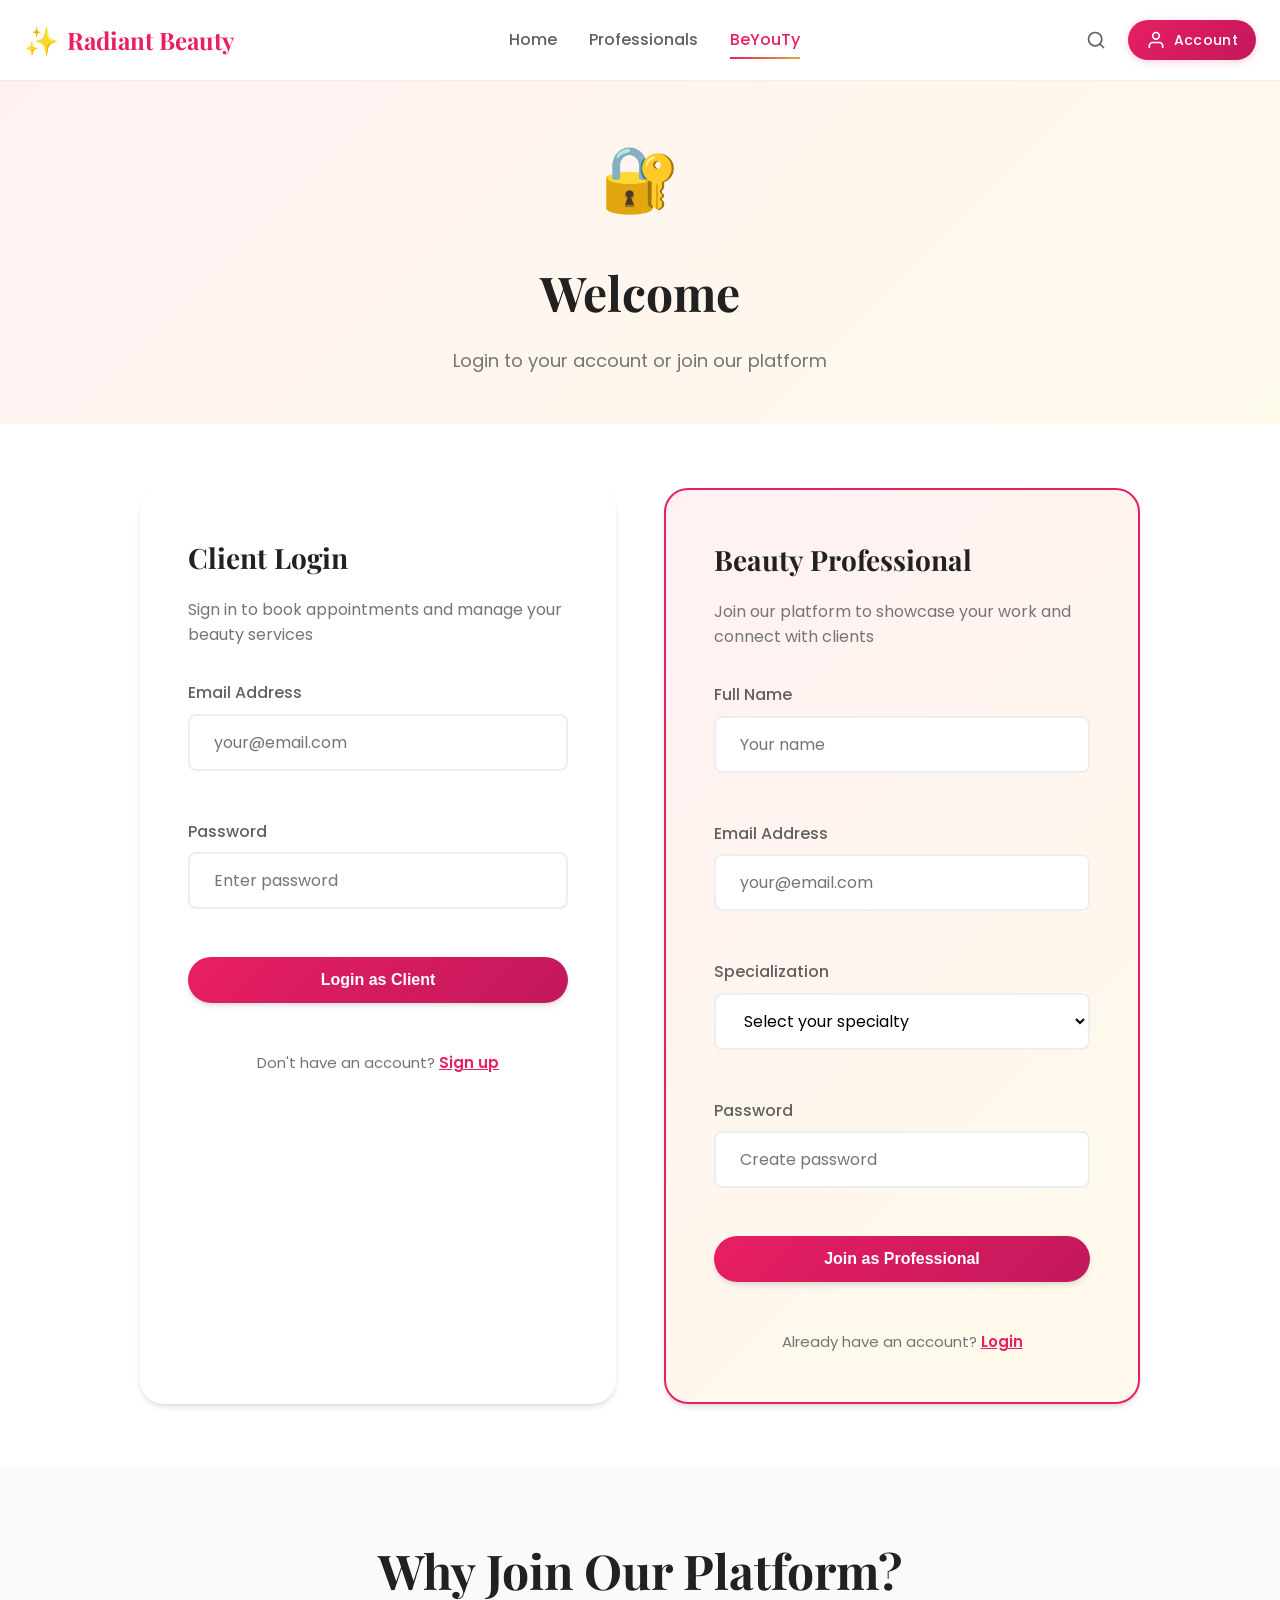
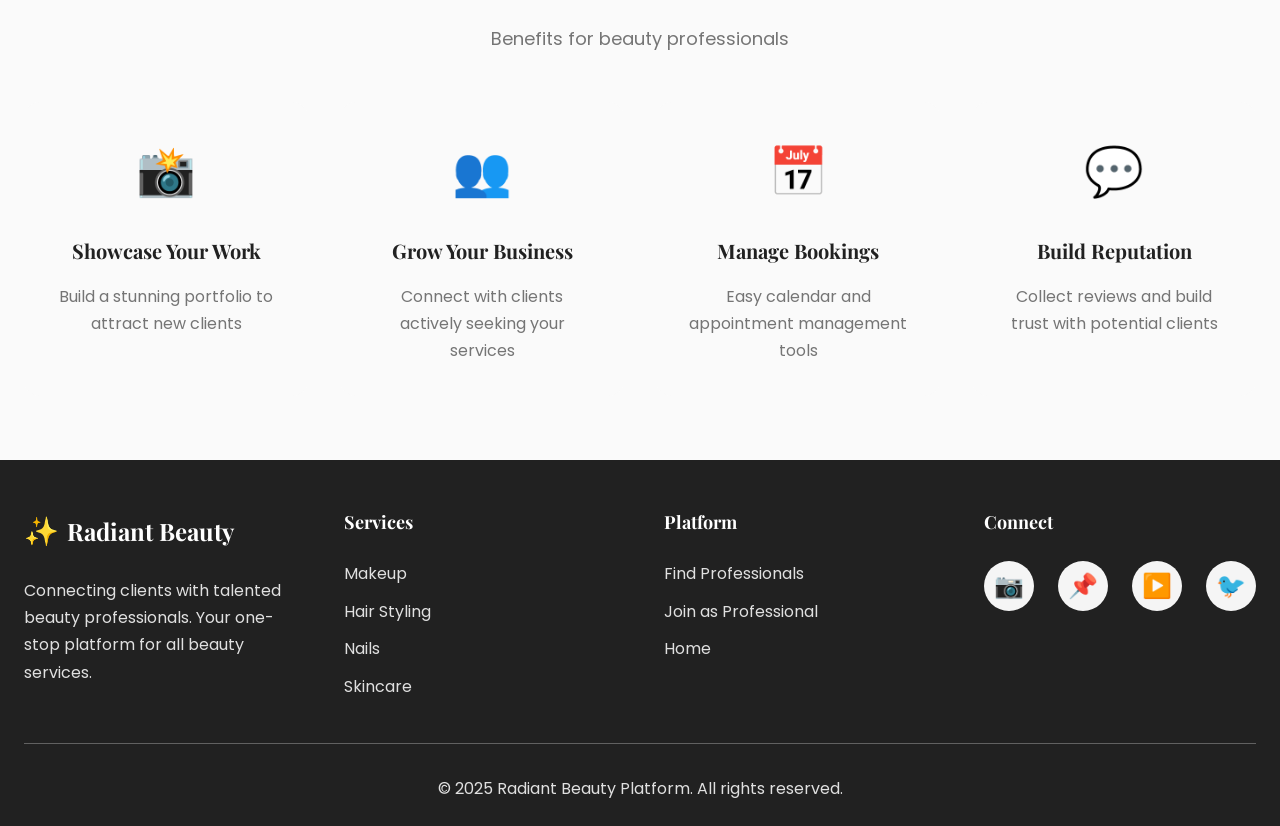
==== commit 5116e623: "Update navigation: Rename 'Lifehacks' button to 'BeYouTy' Changed navigation link text from 'Lifehac" ====
--- a/contact.html
+++ b/contact.html
@@ -31,7 +31,7 @@
                         <a href="professionals.html" class="nav-link">Professionals</a>
                     </li>
                     <li class="nav-item">
-                        <a href="contact.html" class="nav-link active">Lifehacks</a>
+                        <a href="contact.html" class="nav-link active">BeYouTy</a>
                     </li>
                 </ul>
 
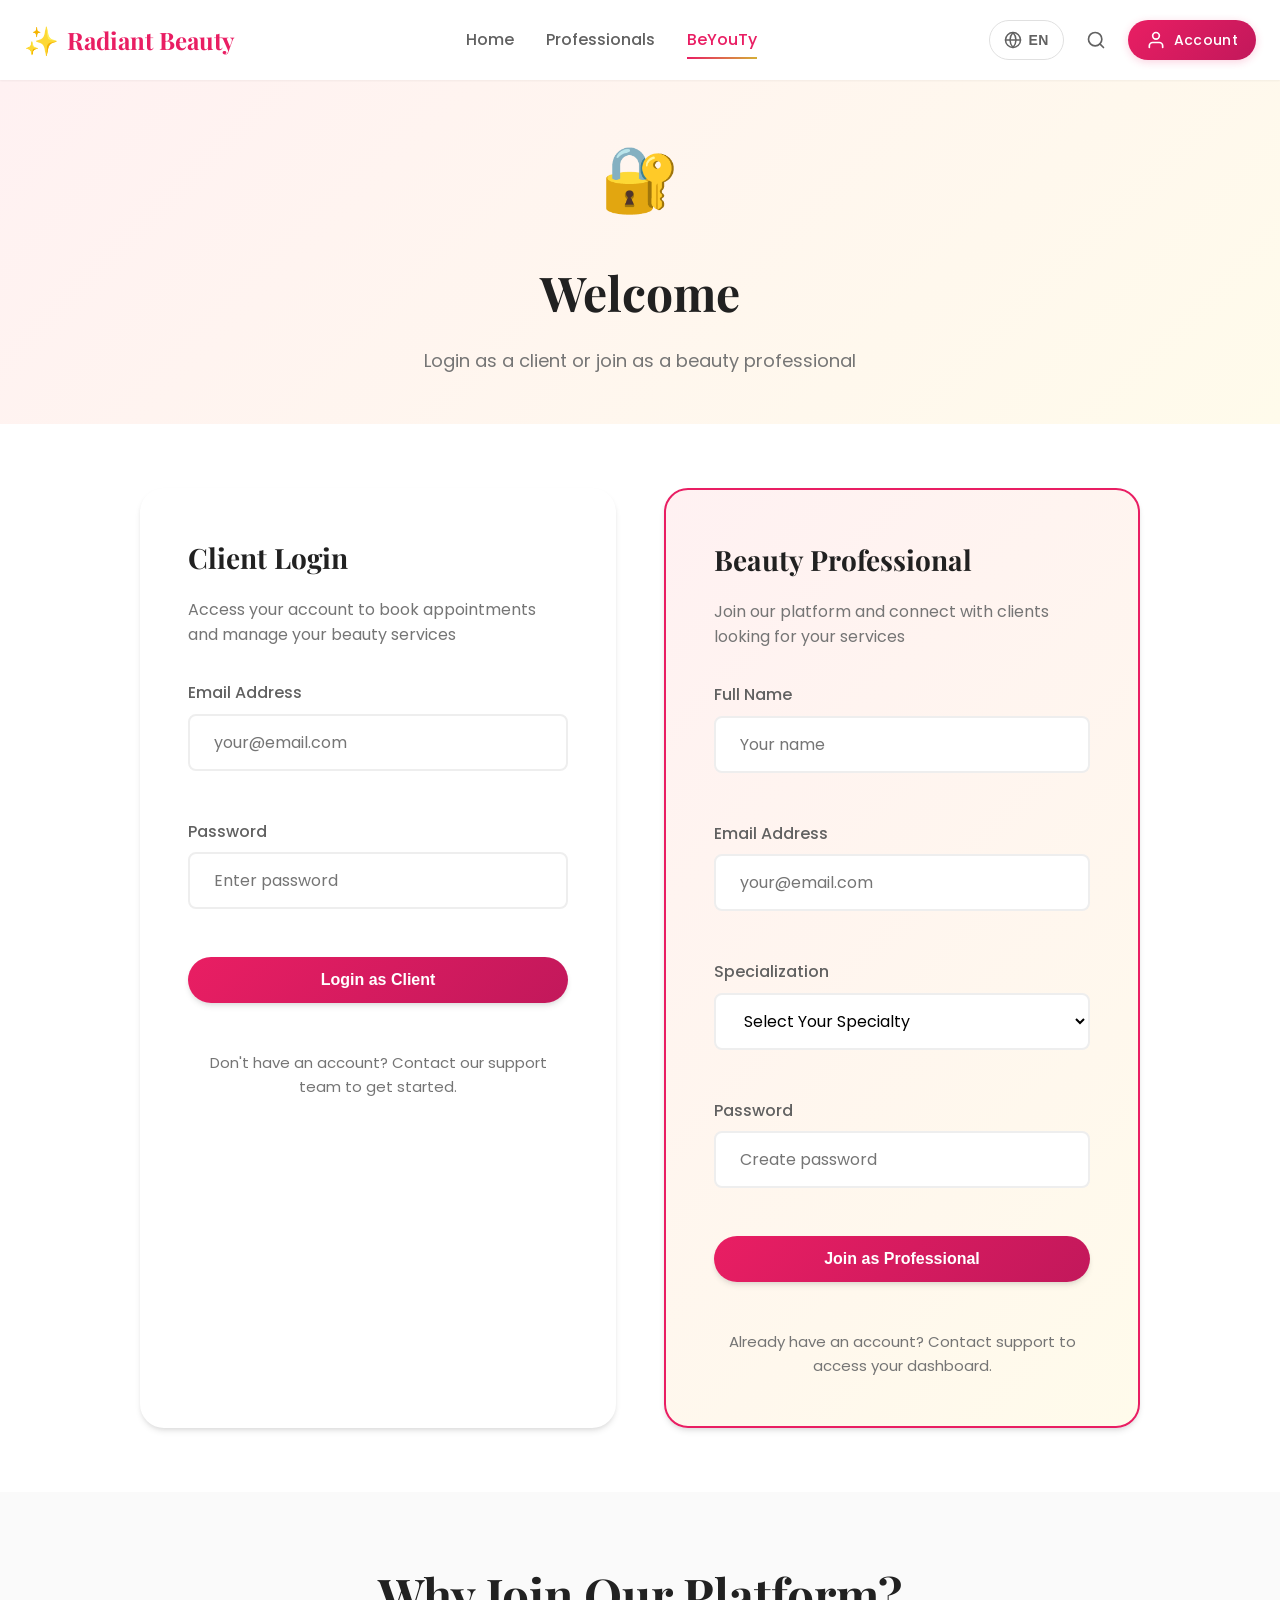
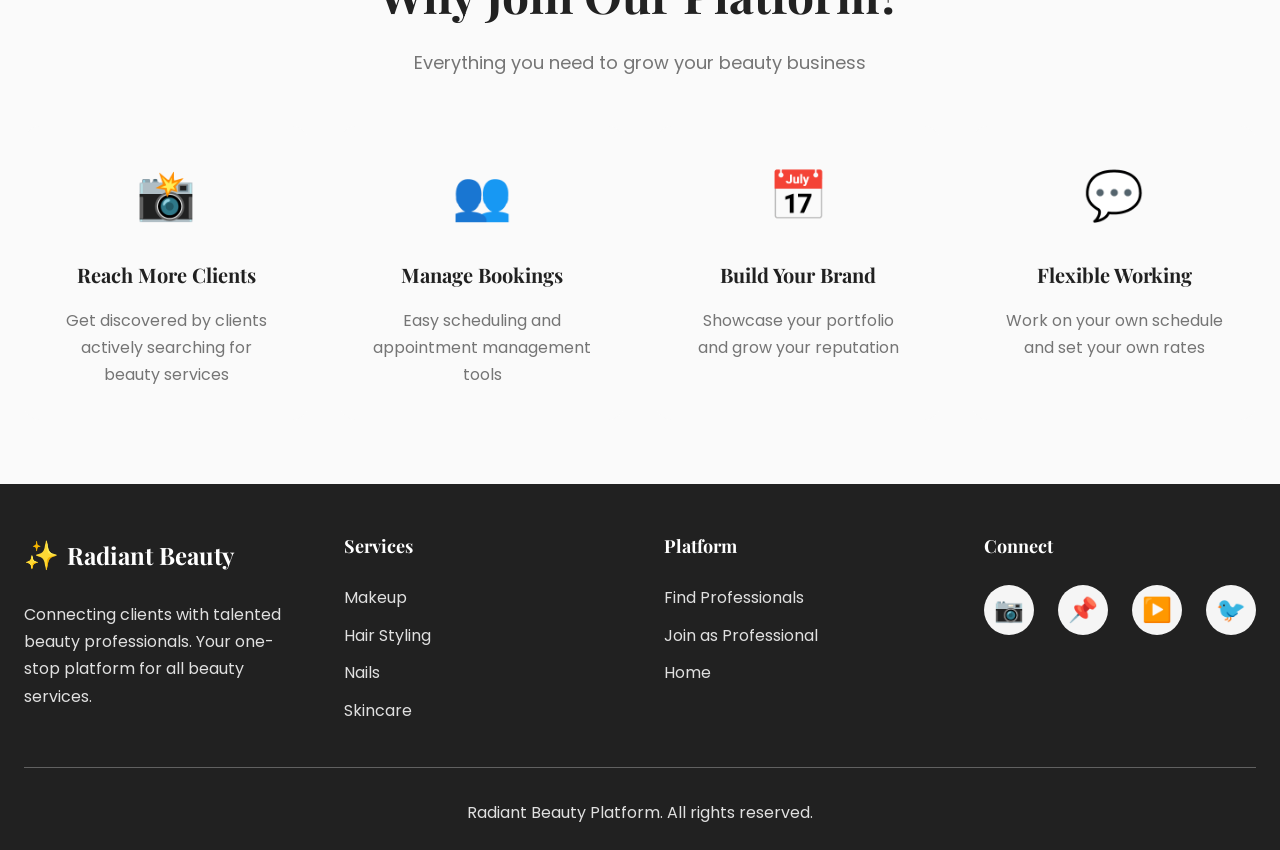
==== commit 2aeb5f91: "Feature: Complete language switching for all pages Extended multi-language support to all remaining " ====
--- a/contact.html
+++ b/contact.html
@@ -25,13 +25,13 @@
             <div class="nav-menu" id="nav-menu">
                 <ul class="nav-list">
                     <li class="nav-item">
-                        <a href="index.html" class="nav-link">Home</a>
+                        <a href="index.html" class="nav-link" data-i18n="nav.home">Home</a>
                     </li>
                     <li class="nav-item">
-                        <a href="professionals.html" class="nav-link">Professionals</a>
+                        <a href="professionals.html" class="nav-link" data-i18n="nav.professionals">Professionals</a>
                     </li>
                     <li class="nav-item">
-                        <a href="contact.html" class="nav-link active">BeYouTy</a>
+                        <a href="contact.html" class="nav-link active" data-i18n="nav.beautyPage">BeYouTy</a>
                     </li>
                 </ul>
 
@@ -42,6 +42,23 @@
 
             <!-- Right Actions -->
             <div class="nav-actions">
+                <!-- Language Switcher -->
+                <div class="language-switcher">
+                    <button class="language-btn" id="language-btn" aria-label="Select Language" title="Language">
+                        <svg width="20" height="20" viewBox="0 0 24 24" fill="none" stroke="currentColor" stroke-width="2" stroke-linecap="round" stroke-linejoin="round">
+                            <circle cx="12" cy="12" r="10"></circle>
+                            <line x1="2" y1="12" x2="22" y2="12"></line>
+                            <path d="M12 2a 15.3 15.3 0 0 1 4 10 15.3 15.3 0 0 1-4 10 15.3 15.3 0 0 1-4-10 15.3 15.3 0 0 1 4-10z"></path>
+                        </svg>
+                        <span class="language-text" id="current-language">EN</span>
+                    </button>
+                    <div class="language-dropdown" id="language-dropdown">
+                        <button class="language-option" data-lang="en">English</button>
+                        <button class="language-option" data-lang="ru">Русский</button>
+                        <button class="language-option" data-lang="uz">O'zbek</button>
+                    </div>
+                </div>
+
                 <button class="nav-action-btn search-btn" id="search-btn" aria-label="Search" title="Search">
                     <svg width="20" height="20" viewBox="0 0 24 24" fill="none" stroke="currentColor" stroke-width="2" stroke-linecap="round" stroke-linejoin="round">
                         <circle cx="11" cy="11" r="8"></circle>
@@ -53,7 +70,7 @@
                         <path d="M20 21v-2a4 4 0 0 0-4-4H8a4 4 0 0 0-4 4v2"></path>
                         <circle cx="12" cy="7" r="4"></circle>
                     </svg>
-                    <span class="account-text">Account</span>
+                    <span class="account-text" data-i18n="nav.account">Account</span>
                 </a>
             </div>
 
@@ -71,8 +88,8 @@
         <div class="container">
             <div class="page-hero-content">
                 <div class="page-icon">🔐</div>
-                <h1 class="page-title">Welcome</h1>
-                <p class="page-description">Login to your account or join our platform</p>
+                <h1 class="page-title" data-i18n="contact.pageTitle">Welcome</h1>
+                <p class="page-description" data-i18n="contact.pageDescription">Login to your account or join our platform</p>
             </div>
         </div>
     </section>
@@ -83,63 +100,63 @@
             <div class="auth-wrapper">
                 <!-- Client Login -->
                 <div class="auth-card">
-                    <h2 class="auth-title">Client Login</h2>
-                    <p class="auth-description">Sign in to book appointments and manage your beauty services</p>
+                    <h2 class="auth-title" data-i18n="contact.clientTitle">Client Login</h2>
+                    <p class="auth-description" data-i18n="contact.clientDescription">Sign in to book appointments and manage your beauty services</p>
 
                     <form class="auth-form" id="client-login-form">
                         <div class="form-group">
-                            <label for="client-email" class="form-label">Email Address</label>
+                            <label for="client-email" class="form-label" data-i18n="contact.emailLabel">Email Address</label>
                             <input type="email" id="client-email" class="form-input" placeholder="your@email.com" required>
                         </div>
 
                         <div class="form-group">
-                            <label for="client-password" class="form-label">Password</label>
+                            <label for="client-password" class="form-label" data-i18n="contact.passwordLabel">Password</label>
                             <input type="password" id="client-password" class="form-input" placeholder="Enter password" required>
                         </div>
 
-                        <button type="submit" class="btn btn-primary btn-block">Login as Client</button>
-
-                        <p class="auth-footer-text">Don't have an account? <a href="#" class="auth-link">Sign up</a></p>
+                        <button type="submit" class="btn btn-primary btn-block" data-i18n="contact.clientLoginButton">Login as Client</button>
+
+                        <p class="auth-footer-text" data-i18n="contact.clientFooter">Don't have an account? <a href="#" class="auth-link">Sign up</a></p>
                     </form>
                 </div>
 
                 <!-- Professional Login/Signup -->
                 <div class="auth-card auth-card-highlight">
-                    <h2 class="auth-title">Beauty Professional</h2>
-                    <p class="auth-description">Join our platform to showcase your work and connect with clients</p>
+                    <h2 class="auth-title" data-i18n="contact.professionalTitle">Beauty Professional</h2>
+                    <p class="auth-description" data-i18n="contact.professionalDescription">Join our platform to showcase your work and connect with clients</p>
 
                     <form class="auth-form" id="professional-signup-form">
                         <div class="form-group">
-                            <label for="prof-name" class="form-label">Full Name</label>
+                            <label for="prof-name" class="form-label" data-i18n="contact.nameLabel">Full Name</label>
                             <input type="text" id="prof-name" class="form-input" placeholder="Your name" required>
                         </div>
 
                         <div class="form-group">
-                            <label for="prof-email" class="form-label">Email Address</label>
+                            <label for="prof-email" class="form-label" data-i18n="contact.emailLabel">Email Address</label>
                             <input type="email" id="prof-email" class="form-input" placeholder="your@email.com" required>
                         </div>
 
                         <div class="form-group">
-                            <label for="prof-specialization" class="form-label">Specialization</label>
+                            <label for="prof-specialization" class="form-label" data-i18n="contact.specializationLabel">Specialization</label>
                             <select id="prof-specialization" class="form-input" required>
-                                <option value="">Select your specialty</option>
-                                <option value="makeup">Makeup Artist</option>
-                                <option value="nails">Nail Artist</option>
-                                <option value="hair">Hair Stylist</option>
-                                <option value="skincare">Esthetician</option>
-                                <option value="brows">Brow & Lash Specialist</option>
-                                <option value="cosmetology">Cosmetologist</option>
+                                <option value="" data-i18n="contact.selectSpecialty">Select your specialty</option>
+                                <option value="makeup" data-i18n="contact.specialtyMakeup">Makeup Artist</option>
+                                <option value="nails" data-i18n="contact.specialtyNails">Nail Artist</option>
+                                <option value="hair" data-i18n="contact.specialtyHair">Hair Stylist</option>
+                                <option value="skincare" data-i18n="contact.specialtySkincare">Esthetician</option>
+                                <option value="brows" data-i18n="contact.specialtyBrows">Brow & Lash Specialist</option>
+                                <option value="cosmetology" data-i18n="contact.specialtyCosmetology">Cosmetologist</option>
                             </select>
                         </div>
 
                         <div class="form-group">
-                            <label for="prof-password" class="form-label">Password</label>
+                            <label for="prof-password" class="form-label" data-i18n="contact.passwordLabel">Password</label>
                             <input type="password" id="prof-password" class="form-input" placeholder="Create password" required>
                         </div>
 
-                        <button type="submit" class="btn btn-primary btn-block">Join as Professional</button>
-
-                        <p class="auth-footer-text">Already have an account? <a href="#" class="auth-link">Login</a></p>
+                        <button type="submit" class="btn btn-primary btn-block" data-i18n="contact.professionalJoinButton">Join as Professional</button>
+
+                        <p class="auth-footer-text" data-i18n="contact.professionalFooter">Already have an account? <a href="#" class="auth-link">Login</a></p>
                     </form>
                 </div>
             </div>
@@ -150,33 +167,33 @@
     <section class="features" style="background: var(--gray-50);">
         <div class="container">
             <div class="section-header">
-                <h2 class="section-title">Why Join Our Platform?</h2>
-                <p class="section-subtitle">Benefits for beauty professionals</p>
+                <h2 class="section-title" data-i18n="contact.benefitsTitle">Why Join Our Platform?</h2>
+                <p class="section-subtitle" data-i18n="contact.benefitsSubtitle">Benefits for beauty professionals</p>
             </div>
 
             <div class="features-grid">
                 <div class="feature-card">
                     <div class="feature-icon">📸</div>
-                    <h3 class="feature-title">Showcase Your Work</h3>
-                    <p class="feature-description">Build a stunning portfolio to attract new clients</p>
+                    <h3 class="feature-title" data-i18n="contact.benefit1Title">Showcase Your Work</h3>
+                    <p class="feature-description" data-i18n="contact.benefit1Description">Build a stunning portfolio to attract new clients</p>
                 </div>
 
                 <div class="feature-card">
                     <div class="feature-icon">👥</div>
-                    <h3 class="feature-title">Grow Your Business</h3>
-                    <p class="feature-description">Connect with clients actively seeking your services</p>
+                    <h3 class="feature-title" data-i18n="contact.benefit2Title">Grow Your Business</h3>
+                    <p class="feature-description" data-i18n="contact.benefit2Description">Connect with clients actively seeking your services</p>
                 </div>
 
                 <div class="feature-card">
                     <div class="feature-icon">📅</div>
-                    <h3 class="feature-title">Manage Bookings</h3>
-                    <p class="feature-description">Easy calendar and appointment management tools</p>
+                    <h3 class="feature-title" data-i18n="contact.benefit3Title">Manage Bookings</h3>
+                    <p class="feature-description" data-i18n="contact.benefit3Description">Easy calendar and appointment management tools</p>
                 </div>
 
                 <div class="feature-card">
                     <div class="feature-icon">💬</div>
-                    <h3 class="feature-title">Build Reputation</h3>
-                    <p class="feature-description">Collect reviews and build trust with potential clients</p>
+                    <h3 class="feature-title" data-i18n="contact.benefit4Title">Build Reputation</h3>
+                    <p class="feature-description" data-i18n="contact.benefit4Description">Collect reviews and build trust with potential clients</p>
                 </div>
             </div>
         </div>
@@ -191,32 +208,32 @@
                         <span class="logo-icon">✨</span>
                         Radiant Beauty
                     </h3>
-                    <p class="footer-description">
+                    <p class="footer-description" data-i18n="footer.description">
                         Connecting clients with talented beauty professionals. Your one-stop platform for all beauty services.
                     </p>
                 </div>
 
                 <div class="footer-section">
-                    <h4 class="footer-heading">Services</h4>
+                    <h4 class="footer-heading" data-i18n="footer.servicesTitle">Services</h4>
                     <ul class="footer-links">
-                        <li><a href="makeup.html">Makeup</a></li>
-                        <li><a href="hair.html">Hair Styling</a></li>
-                        <li><a href="nails.html">Nails</a></li>
-                        <li><a href="skincare.html">Skincare</a></li>
+                        <li><a href="makeup.html" data-i18n="footer.makeup">Makeup</a></li>
+                        <li><a href="hair.html" data-i18n="footer.hairStyling">Hair Styling</a></li>
+                        <li><a href="nails.html" data-i18n="footer.nails">Nails</a></li>
+                        <li><a href="skincare.html" data-i18n="footer.skincare">Skincare</a></li>
                     </ul>
                 </div>
 
                 <div class="footer-section">
-                    <h4 class="footer-heading">Platform</h4>
+                    <h4 class="footer-heading" data-i18n="footer.platformTitle">Platform</h4>
                     <ul class="footer-links">
-                        <li><a href="professionals.html">Find Professionals</a></li>
-                        <li><a href="contact.html">Join as Professional</a></li>
-                        <li><a href="index.html">Home</a></li>
+                        <li><a href="professionals.html" data-i18n="footer.findProfessionals">Find Professionals</a></li>
+                        <li><a href="contact.html" data-i18n="footer.joinProfessional">Join as Professional</a></li>
+                        <li><a href="index.html" data-i18n="footer.home">Home</a></li>
                     </ul>
                 </div>
 
                 <div class="footer-section">
-                    <h4 class="footer-heading">Connect</h4>
+                    <h4 class="footer-heading" data-i18n="footer.connectTitle">Connect</h4>
                     <div class="social-links">
                         <a href="#" class="social-link" aria-label="Instagram">📷</a>
                         <a href="#" class="social-link" aria-label="Pinterest">📌</a>
@@ -227,11 +244,13 @@
             </div>
 
             <div class="footer-bottom">
-                <p>&copy; 2025 Radiant Beauty Platform. All rights reserved.</p>
+                <p data-i18n="footer.copyright">&copy; 2025 Radiant Beauty Platform. All rights reserved.</p>
             </div>
         </div>
     </footer>
 
+    <script src="js/i18n.js"></script>
+    <script src="js/language-switcher.js"></script>
     <script src="js/main.js"></script>
     <script src="js/auth.js"></script>
 </body>
--- a/css/main.css
+++ b/css/main.css
@@ -282,6 +282,94 @@
     font-weight: 500;
     font-size: 0.875rem;
     letter-spacing: 0.3px;
+}
+
+/* Language Switcher */
+.language-switcher {
+    position: relative;
+}
+
+.language-btn {
+    display: flex;
+    align-items: center;
+    justify-content: center;
+    gap: 0.375rem;
+    width: auto;
+    height: 40px;
+    padding: 0 0.875rem;
+    border-radius: var(--radius-full);
+    background: transparent;
+    border: 1.5px solid var(--gray-300);
+    color: var(--gray-700);
+    cursor: pointer;
+    transition: all 0.3s cubic-bezier(0.4, 0, 0.2, 1);
+    font-size: 0.875rem;
+    font-weight: 500;
+}
+
+.language-btn:hover {
+    background: var(--rose-50);
+    border-color: var(--primary-color);
+    color: var(--primary-color);
+    transform: translateY(-1px);
+}
+
+.language-btn svg {
+    width: 18px;
+    height: 18px;
+    transition: transform 0.3s ease;
+}
+
+.language-text {
+    font-weight: 600;
+    letter-spacing: 0.5px;
+}
+
+.language-dropdown {
+    position: absolute;
+    top: calc(100% + 0.5rem);
+    right: 0;
+    min-width: 140px;
+    background: var(--white);
+    border-radius: var(--radius-md);
+    box-shadow: 0 4px 20px rgba(0, 0, 0, 0.12);
+    padding: 0.5rem;
+    opacity: 0;
+    visibility: hidden;
+    transform: translateY(-10px);
+    transition: all 0.3s cubic-bezier(0.4, 0, 0.2, 1);
+    z-index: 1000;
+}
+
+.language-dropdown.active {
+    opacity: 1;
+    visibility: visible;
+    transform: translateY(0);
+}
+
+.language-option {
+    display: block;
+    width: 100%;
+    padding: 0.625rem 0.875rem;
+    border: none;
+    background: transparent;
+    color: var(--gray-700);
+    text-align: left;
+    cursor: pointer;
+    border-radius: var(--radius-sm);
+    transition: all 0.2s ease;
+    font-size: 0.875rem;
+    font-weight: 500;
+}
+
+.language-option:hover {
+    background: var(--rose-50);
+    color: var(--primary-color);
+}
+
+.language-option.active {
+    background: var(--primary-color);
+    color: var(--white);
 }
 
 /* ===================================
@@ -737,59 +825,58 @@
     bottom: 0;
     left: 0;
     right: 0;
-    padding: var(--spacing-lg);
-    background: rgba(255, 255, 255, 0.85);
-    backdrop-filter: blur(20px) saturate(180%);
-    -webkit-backdrop-filter: blur(20px) saturate(180%);
-    border-top: 1px solid rgba(255, 255, 255, 0.6);
+    padding: 0.75rem 1rem;
+    background: rgba(255, 255, 255, 0.6);
+    backdrop-filter: blur(10px) saturate(140%);
+    -webkit-backdrop-filter: blur(10px) saturate(140%);
+    border-top: 1px solid rgba(255, 255, 255, 0.4);
     transition: all 0.4s cubic-bezier(0.4, 0, 0.2, 1);
     z-index: 4;
 }
 
 .bento-card:hover .bento-overlay {
-    background: rgba(255, 255, 255, 0.92);
-    backdrop-filter: blur(30px) saturate(190%);
-    -webkit-backdrop-filter: blur(30px) saturate(190%);
-    padding: calc(var(--spacing-lg) + 0.25rem);
-    box-shadow: 0 -8px 20px rgba(0, 0, 0, 0.08);
+    background: rgba(255, 255, 255, 0.75);
+    backdrop-filter: blur(14px) saturate(150%);
+    -webkit-backdrop-filter: blur(14px) saturate(150%);
+    padding: 0.875rem 1rem;
+    box-shadow: 0 -6px 16px rgba(0, 0, 0, 0.06);
 }
 
 .bento-title {
     font-family: var(--font-display);
-    font-size: 1.75rem;
+    font-size: 1rem;
     font-weight: 700;
     color: var(--gray-900);
-    margin-bottom: 0.5rem;
+    margin-bottom: 0.125rem;
     transition: all 0.3s ease;
-    text-shadow: 0 2px 10px rgba(255, 255, 255, 0.5);
+    text-shadow: 0 1px 4px rgba(255, 255, 255, 0.8);
+    letter-spacing: 0.3px;
+    line-height: 1.2;
 }
 
 .bento-card:hover .bento-title {
     color: var(--primary-color);
-    text-shadow: 0 2px 10px rgba(233, 30, 99, 0.15);
+    text-shadow: 0 2px 8px rgba(233, 30, 99, 0.2);
     transform: translateY(-1px);
 }
 
 .bento-description {
-    font-size: 1rem;
+    font-size: 0.75rem;
     color: var(--gray-600);
-    line-height: 1.6;
-    opacity: 0.85;
+    line-height: 1.3;
+    margin: 0;
+    opacity: 0.8;
     transition: all 0.3s ease;
-}
-
-.bento-card:hover .bento-description {
-    opacity: 1;
-    color: var(--gray-700);
+    font-weight: 400;
 }
 
 /* Specific card adjustments for large cards */
 .bento-large .bento-title {
-    font-size: 2.25rem;
+    font-size: 1.375rem;
 }
 
 .bento-large .bento-description {
-    font-size: 1.125rem;
+    font-size: 0.875rem;
 }
 
 .bento-large .bento-icon {
@@ -798,11 +885,11 @@
 
 /* Specific card adjustments for small cards */
 .bento-small .bento-title {
-    font-size: 1.375rem;
+    font-size: 0.875rem;
 }
 
 .bento-small .bento-description {
-    font-size: 0.9rem;
+    font-size: 0.6875rem;
 }
 
 .bento-small .bento-icon {
--- a/css/responsive.css
+++ b/css/responsive.css
@@ -163,15 +163,31 @@
     }
 
     .bento-title {
-        font-size: 1.5rem;
+        font-size: 0.9375rem;
+    }
+
+    .bento-large .bento-title {
+        font-size: 1.25rem;
+    }
+
+    .bento-small .bento-title {
+        font-size: 0.8125rem;
     }
 
     .bento-description {
-        font-size: 0.95rem;
-    }
-
-    .bento-large .bento-title {
-        font-size: 1.75rem;
+        font-size: 0.6875rem;
+    }
+
+    .bento-large .bento-description {
+        font-size: 0.8125rem;
+    }
+
+    .bento-small .bento-description {
+        font-size: 0.625rem;
+    }
+
+    .bento-overlay {
+        padding: 0.625rem 0.875rem;
     }
 
     .bento-icon {
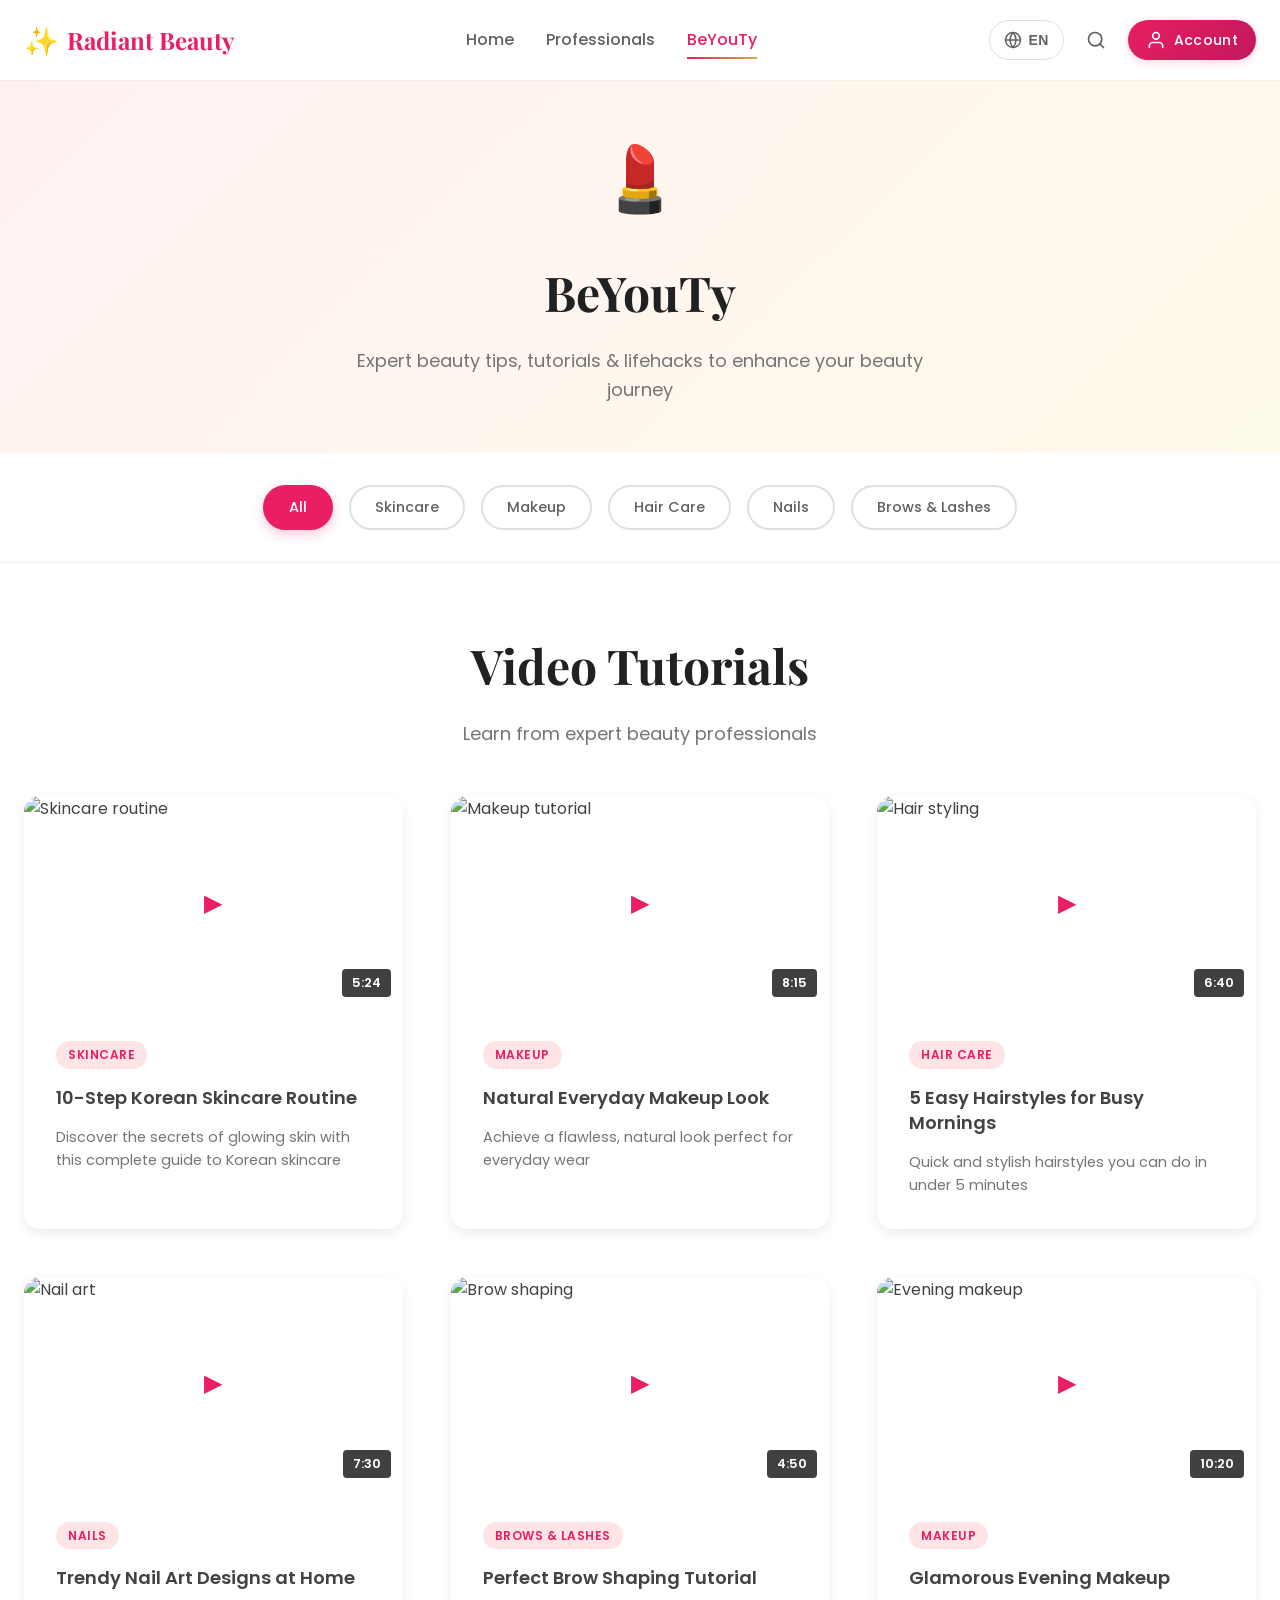
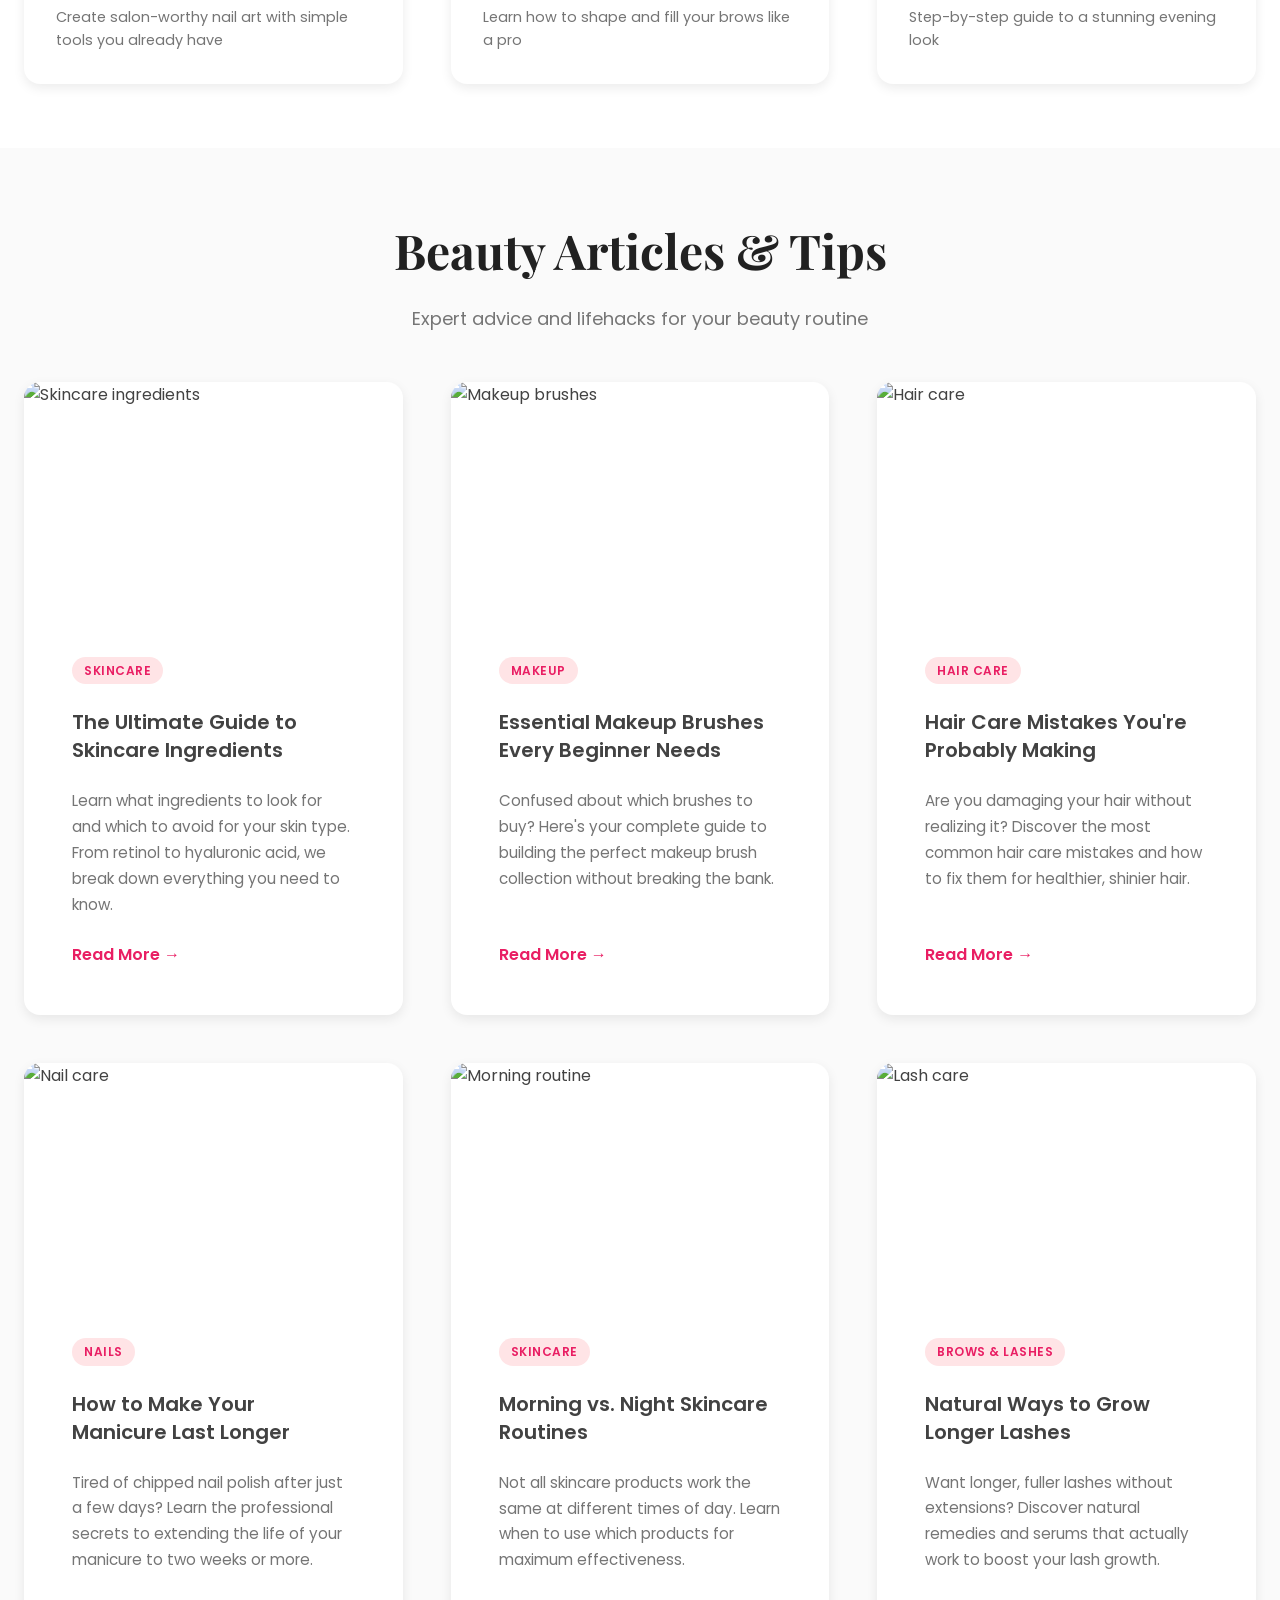
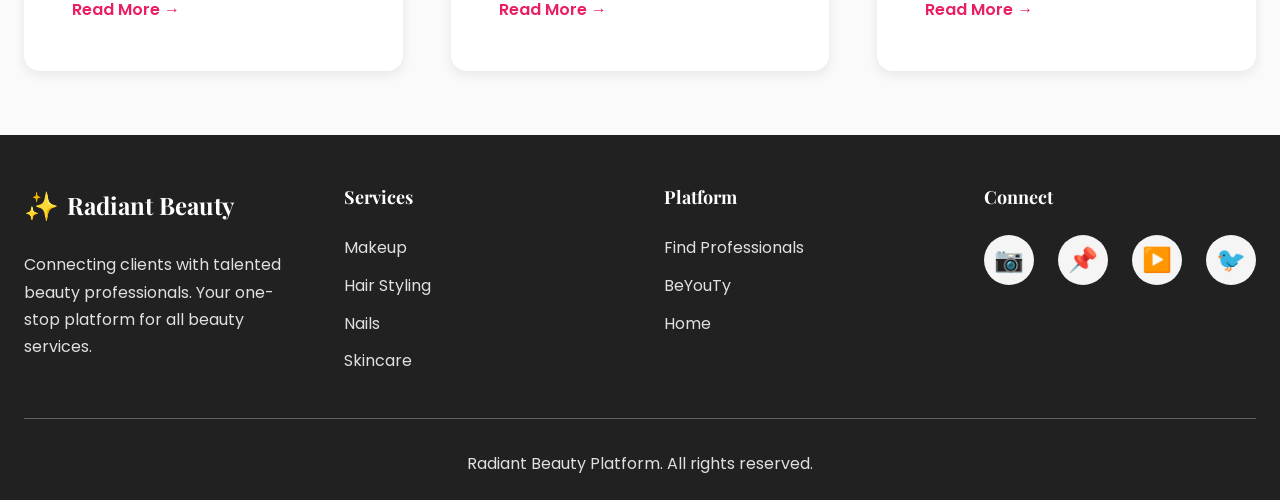
==== commit 4c7b7d0c: "Feature: Transform BeYouTy page into beauty tips & tutorials hub Redesigned contact.html: - Changed " ====
--- a/contact.html
+++ b/contact.html
@@ -3,8 +3,8 @@
 <head>
     <meta charset="UTF-8">
     <meta name="viewport" content="width=device-width, initial-scale=1.0">
-    <title>Login / Join - Radiant Beauty</title>
-    <meta name="description" content="Login to your account or join as a beauty professional. Start connecting with clients today.">
+    <title>BeYouTy - Beauty Tips & Tutorials - Radiant Beauty</title>
+    <meta name="description" content="Discover expert beauty tips, tutorials, and lifehacks for makeup, skincare, hair care, nails, and more.">
     <link rel="stylesheet" href="css/main.css">
     <link rel="stylesheet" href="css/responsive.css">
     <link rel="preconnect" href="https://fonts.googleapis.com">
@@ -48,7 +48,7 @@
                         <svg width="20" height="20" viewBox="0 0 24 24" fill="none" stroke="currentColor" stroke-width="2" stroke-linecap="round" stroke-linejoin="round">
                             <circle cx="12" cy="12" r="10"></circle>
                             <line x1="2" y1="12" x2="22" y2="12"></line>
-                            <path d="M12 2a 15.3 15.3 0 0 1 4 10 15.3 15.3 0 0 1-4 10 15.3 15.3 0 0 1-4-10 15.3 15.3 0 0 1 4-10z"></path>
+                            <path d="M12 2a15.3 15.3 0 0 1 4 10 15.3 15.3 0 0 1-4 10 15.3 15.3 0 0 1-4-10 15.3 15.3 0 0 1 4-10z"></path>
                         </svg>
                         <span class="language-text" id="current-language">EN</span>
                     </button>
@@ -65,7 +65,7 @@
                         <path d="m21 21-4.35-4.35"></path>
                     </svg>
                 </button>
-                <a href="contact.html" class="nav-action-btn account-btn" aria-label="Account" title="Login / Account">
+                <a href="login.html" class="nav-action-btn account-btn" aria-label="Account" title="Login / Account">
                     <svg width="20" height="20" viewBox="0 0 24 24" fill="none" stroke="currentColor" stroke-width="2" stroke-linecap="round" stroke-linejoin="round">
                         <path d="M20 21v-2a4 4 0 0 0-4-4H8a4 4 0 0 0-4 4v2"></path>
                         <circle cx="12" cy="7" r="4"></circle>
@@ -87,113 +87,208 @@
     <section class="page-hero">
         <div class="container">
             <div class="page-hero-content">
-                <div class="page-icon">🔐</div>
-                <h1 class="page-title" data-i18n="contact.pageTitle">Welcome</h1>
-                <p class="page-description" data-i18n="contact.pageDescription">Login to your account or join our platform</p>
+                <div class="page-icon">💄</div>
+                <h1 class="page-title" data-i18n="beautyContent.pageTitle">BeYouTy</h1>
+                <p class="page-description" data-i18n="beautyContent.pageDescription">Expert beauty tips, tutorials & lifehacks to enhance your beauty journey</p>
             </div>
         </div>
     </section>
 
-    <!-- Auth Section -->
-    <section class="contact-section">
-        <div class="container">
-            <div class="auth-wrapper">
-                <!-- Client Login -->
-                <div class="auth-card">
-                    <h2 class="auth-title" data-i18n="contact.clientTitle">Client Login</h2>
-                    <p class="auth-description" data-i18n="contact.clientDescription">Sign in to book appointments and manage your beauty services</p>
-
-                    <form class="auth-form" id="client-login-form">
-                        <div class="form-group">
-                            <label for="client-email" class="form-label" data-i18n="contact.emailLabel">Email Address</label>
-                            <input type="email" id="client-email" class="form-input" placeholder="your@email.com" required>
-                        </div>
-
-                        <div class="form-group">
-                            <label for="client-password" class="form-label" data-i18n="contact.passwordLabel">Password</label>
-                            <input type="password" id="client-password" class="form-input" placeholder="Enter password" required>
-                        </div>
-
-                        <button type="submit" class="btn btn-primary btn-block" data-i18n="contact.clientLoginButton">Login as Client</button>
-
-                        <p class="auth-footer-text" data-i18n="contact.clientFooter">Don't have an account? <a href="#" class="auth-link">Sign up</a></p>
-                    </form>
-                </div>
-
-                <!-- Professional Login/Signup -->
-                <div class="auth-card auth-card-highlight">
-                    <h2 class="auth-title" data-i18n="contact.professionalTitle">Beauty Professional</h2>
-                    <p class="auth-description" data-i18n="contact.professionalDescription">Join our platform to showcase your work and connect with clients</p>
-
-                    <form class="auth-form" id="professional-signup-form">
-                        <div class="form-group">
-                            <label for="prof-name" class="form-label" data-i18n="contact.nameLabel">Full Name</label>
-                            <input type="text" id="prof-name" class="form-input" placeholder="Your name" required>
-                        </div>
-
-                        <div class="form-group">
-                            <label for="prof-email" class="form-label" data-i18n="contact.emailLabel">Email Address</label>
-                            <input type="email" id="prof-email" class="form-input" placeholder="your@email.com" required>
-                        </div>
-
-                        <div class="form-group">
-                            <label for="prof-specialization" class="form-label" data-i18n="contact.specializationLabel">Specialization</label>
-                            <select id="prof-specialization" class="form-input" required>
-                                <option value="" data-i18n="contact.selectSpecialty">Select your specialty</option>
-                                <option value="makeup" data-i18n="contact.specialtyMakeup">Makeup Artist</option>
-                                <option value="nails" data-i18n="contact.specialtyNails">Nail Artist</option>
-                                <option value="hair" data-i18n="contact.specialtyHair">Hair Stylist</option>
-                                <option value="skincare" data-i18n="contact.specialtySkincare">Esthetician</option>
-                                <option value="brows" data-i18n="contact.specialtyBrows">Brow & Lash Specialist</option>
-                                <option value="cosmetology" data-i18n="contact.specialtyCosmetology">Cosmetologist</option>
-                            </select>
-                        </div>
-
-                        <div class="form-group">
-                            <label for="prof-password" class="form-label" data-i18n="contact.passwordLabel">Password</label>
-                            <input type="password" id="prof-password" class="form-input" placeholder="Create password" required>
-                        </div>
-
-                        <button type="submit" class="btn btn-primary btn-block" data-i18n="contact.professionalJoinButton">Join as Professional</button>
-
-                        <p class="auth-footer-text" data-i18n="contact.professionalFooter">Already have an account? <a href="#" class="auth-link">Login</a></p>
-                    </form>
-                </div>
+    <!-- Content Filters -->
+    <section class="content-filters-section">
+        <div class="container">
+            <div class="content-filters">
+                <button class="filter-btn active" data-category="all" data-i18n="beautyContent.filterAll">All</button>
+                <button class="filter-btn" data-category="skincare" data-i18n="beautyContent.filterSkincare">Skincare</button>
+                <button class="filter-btn" data-category="makeup" data-i18n="beautyContent.filterMakeup">Makeup</button>
+                <button class="filter-btn" data-category="hair" data-i18n="beautyContent.filterHair">Hair Care</button>
+                <button class="filter-btn" data-category="nails" data-i18n="beautyContent.filterNails">Nails</button>
+                <button class="filter-btn" data-category="brows" data-i18n="beautyContent.filterBrows">Brows & Lashes</button>
             </div>
         </div>
     </section>
 
-    <!-- Info Section -->
-    <section class="features" style="background: var(--gray-50);">
+    <!-- Featured Videos Section -->
+    <section class="beauty-content-section">
         <div class="container">
             <div class="section-header">
-                <h2 class="section-title" data-i18n="contact.benefitsTitle">Why Join Our Platform?</h2>
-                <p class="section-subtitle" data-i18n="contact.benefitsSubtitle">Benefits for beauty professionals</p>
-            </div>
-
-            <div class="features-grid">
-                <div class="feature-card">
-                    <div class="feature-icon">📸</div>
-                    <h3 class="feature-title" data-i18n="contact.benefit1Title">Showcase Your Work</h3>
-                    <p class="feature-description" data-i18n="contact.benefit1Description">Build a stunning portfolio to attract new clients</p>
-                </div>
-
-                <div class="feature-card">
-                    <div class="feature-icon">👥</div>
-                    <h3 class="feature-title" data-i18n="contact.benefit2Title">Grow Your Business</h3>
-                    <p class="feature-description" data-i18n="contact.benefit2Description">Connect with clients actively seeking your services</p>
-                </div>
-
-                <div class="feature-card">
-                    <div class="feature-icon">📅</div>
-                    <h3 class="feature-title" data-i18n="contact.benefit3Title">Manage Bookings</h3>
-                    <p class="feature-description" data-i18n="contact.benefit3Description">Easy calendar and appointment management tools</p>
-                </div>
-
-                <div class="feature-card">
-                    <div class="feature-icon">💬</div>
-                    <h3 class="feature-title" data-i18n="contact.benefit4Title">Build Reputation</h3>
-                    <p class="feature-description" data-i18n="contact.benefit4Description">Collect reviews and build trust with potential clients</p>
+                <h2 class="section-title" data-i18n="beautyContent.videosTitle">Video Tutorials</h2>
+                <p class="section-subtitle" data-i18n="beautyContent.videosSubtitle">Learn from expert beauty professionals</p>
+            </div>
+
+            <div class="videos-grid">
+                <!-- Video Card 1 -->
+                <div class="video-card" data-category="skincare">
+                    <div class="video-thumbnail">
+                        <img src="https://images.unsplash.com/photo-1556228720-195a672e8a03?auto=format&fit=crop&w=600&q=80" alt="Skincare routine">
+                        <div class="video-play-icon">▶</div>
+                        <span class="video-duration">5:24</span>
+                    </div>
+                    <div class="video-content">
+                        <span class="video-category" data-i18n="beautyContent.categorySkincare">Skincare</span>
+                        <h3 class="video-title" data-i18n="beautyContent.video1Title">10-Step Korean Skincare Routine</h3>
+                        <p class="video-description" data-i18n="beautyContent.video1Desc">Discover the secrets of glowing skin with this complete guide to Korean skincare</p>
+                    </div>
+                </div>
+
+                <!-- Video Card 2 -->
+                <div class="video-card" data-category="makeup">
+                    <div class="video-thumbnail">
+                        <img src="https://images.unsplash.com/photo-1512496015851-a90fb38ba796?auto=format&fit=crop&w=600&q=80" alt="Makeup tutorial">
+                        <div class="video-play-icon">▶</div>
+                        <span class="video-duration">8:15</span>
+                    </div>
+                    <div class="video-content">
+                        <span class="video-category" data-i18n="beautyContent.categoryMakeup">Makeup</span>
+                        <h3 class="video-title" data-i18n="beautyContent.video2Title">Natural Everyday Makeup Look</h3>
+                        <p class="video-description" data-i18n="beautyContent.video2Desc">Achieve a flawless, natural look perfect for everyday wear</p>
+                    </div>
+                </div>
+
+                <!-- Video Card 3 -->
+                <div class="video-card" data-category="hair">
+                    <div class="video-thumbnail">
+                        <img src="https://images.unsplash.com/photo-1522337360788-8b13dee7a37e?auto=format&fit=crop&w=600&q=80" alt="Hair styling">
+                        <div class="video-play-icon">▶</div>
+                        <span class="video-duration">6:40</span>
+                    </div>
+                    <div class="video-content">
+                        <span class="video-category" data-i18n="beautyContent.categoryHair">Hair Care</span>
+                        <h3 class="video-title" data-i18n="beautyContent.video3Title">5 Easy Hairstyles for Busy Mornings</h3>
+                        <p class="video-description" data-i18n="beautyContent.video3Desc">Quick and stylish hairstyles you can do in under 5 minutes</p>
+                    </div>
+                </div>
+
+                <!-- Video Card 4 -->
+                <div class="video-card" data-category="nails">
+                    <div class="video-thumbnail">
+                        <img src="https://images.unsplash.com/photo-1604654894610-df63bc536371?auto=format&fit=crop&w=600&q=80" alt="Nail art">
+                        <div class="video-play-icon">▶</div>
+                        <span class="video-duration">7:30</span>
+                    </div>
+                    <div class="video-content">
+                        <span class="video-category" data-i18n="beautyContent.categoryNails">Nails</span>
+                        <h3 class="video-title" data-i18n="beautyContent.video4Title">Trendy Nail Art Designs at Home</h3>
+                        <p class="video-description" data-i18n="beautyContent.video4Desc">Create salon-worthy nail art with simple tools you already have</p>
+                    </div>
+                </div>
+
+                <!-- Video Card 5 -->
+                <div class="video-card" data-category="brows">
+                    <div class="video-thumbnail">
+                        <img src="https://images.unsplash.com/photo-1487412947147-5cebf100ffc2?auto=format&fit=crop&w=600&q=80" alt="Brow shaping">
+                        <div class="video-play-icon">▶</div>
+                        <span class="video-duration">4:50</span>
+                    </div>
+                    <div class="video-content">
+                        <span class="video-category" data-i18n="beautyContent.categoryBrows">Brows & Lashes</span>
+                        <h3 class="video-title" data-i18n="beautyContent.video5Title">Perfect Brow Shaping Tutorial</h3>
+                        <p class="video-description" data-i18n="beautyContent.video5Desc">Learn how to shape and fill your brows like a pro</p>
+                    </div>
+                </div>
+
+                <!-- Video Card 6 -->
+                <div class="video-card" data-category="makeup">
+                    <div class="video-thumbnail">
+                        <img src="https://images.unsplash.com/photo-1596704017254-9b121068ec31?auto=format&fit=crop&w=600&q=80" alt="Evening makeup">
+                        <div class="video-play-icon">▶</div>
+                        <span class="video-duration">10:20</span>
+                    </div>
+                    <div class="video-content">
+                        <span class="video-category" data-i18n="beautyContent.categoryMakeup">Makeup</span>
+                        <h3 class="video-title" data-i18n="beautyContent.video6Title">Glamorous Evening Makeup</h3>
+                        <p class="video-description" data-i18n="beautyContent.video6Desc">Step-by-step guide to a stunning evening look</p>
+                    </div>
+                </div>
+            </div>
+        </div>
+    </section>
+
+    <!-- Articles Section -->
+    <section class="beauty-articles-section">
+        <div class="container">
+            <div class="section-header">
+                <h2 class="section-title" data-i18n="beautyContent.articlesTitle">Beauty Articles & Tips</h2>
+                <p class="section-subtitle" data-i18n="beautyContent.articlesSubtitle">Expert advice and lifehacks for your beauty routine</p>
+            </div>
+
+            <div class="articles-grid">
+                <!-- Article Card 1 -->
+                <div class="article-card" data-category="skincare">
+                    <div class="article-image">
+                        <img src="https://images.unsplash.com/photo-1570172619644-dfd03ed5d881?auto=format&fit=crop&w=600&q=80" alt="Skincare ingredients">
+                    </div>
+                    <div class="article-content">
+                        <span class="article-category" data-i18n="beautyContent.categorySkincare">Skincare</span>
+                        <h3 class="article-title" data-i18n="beautyContent.article1Title">The Ultimate Guide to Skincare Ingredients</h3>
+                        <p class="article-excerpt" data-i18n="beautyContent.article1Excerpt">Learn what ingredients to look for and which to avoid for your skin type. From retinol to hyaluronic acid, we break down everything you need to know.</p>
+                        <a href="#" class="article-link" data-i18n="beautyContent.readMore">Read More →</a>
+                    </div>
+                </div>
+
+                <!-- Article Card 2 -->
+                <div class="article-card" data-category="makeup">
+                    <div class="article-image">
+                        <img src="https://images.unsplash.com/photo-1516975080664-ed2fc6a32937?auto=format&fit=crop&w=600&q=80" alt="Makeup brushes">
+                    </div>
+                    <div class="article-content">
+                        <span class="article-category" data-i18n="beautyContent.categoryMakeup">Makeup</span>
+                        <h3 class="article-title" data-i18n="beautyContent.article2Title">Essential Makeup Brushes Every Beginner Needs</h3>
+                        <p class="article-excerpt" data-i18n="beautyContent.article2Excerpt">Confused about which brushes to buy? Here's your complete guide to building the perfect makeup brush collection without breaking the bank.</p>
+                        <a href="#" class="article-link" data-i18n="beautyContent.readMore">Read More →</a>
+                    </div>
+                </div>
+
+                <!-- Article Card 3 -->
+                <div class="article-card" data-category="hair">
+                    <div class="article-image">
+                        <img src="https://images.unsplash.com/photo-1560066984-138dadb4c035?auto=format&fit=crop&w=600&q=80" alt="Hair care">
+                    </div>
+                    <div class="article-content">
+                        <span class="article-category" data-i18n="beautyContent.categoryHair">Hair Care</span>
+                        <h3 class="article-title" data-i18n="beautyContent.article3Title">Hair Care Mistakes You're Probably Making</h3>
+                        <p class="article-excerpt" data-i18n="beautyContent.article3Excerpt">Are you damaging your hair without realizing it? Discover the most common hair care mistakes and how to fix them for healthier, shinier hair.</p>
+                        <a href="#" class="article-link" data-i18n="beautyContent.readMore">Read More →</a>
+                    </div>
+                </div>
+
+                <!-- Article Card 4 -->
+                <div class="article-card" data-category="nails">
+                    <div class="article-image">
+                        <img src="https://images.unsplash.com/photo-1610992015732-2449b76344bc?auto=format&fit=crop&w=600&q=80" alt="Nail care">
+                    </div>
+                    <div class="article-content">
+                        <span class="article-category" data-i18n="beautyContent.categoryNails">Nails</span>
+                        <h3 class="article-title" data-i18n="beautyContent.article4Title">How to Make Your Manicure Last Longer</h3>
+                        <p class="article-excerpt" data-i18n="beautyContent.article4Excerpt">Tired of chipped nail polish after just a few days? Learn the professional secrets to extending the life of your manicure to two weeks or more.</p>
+                        <a href="#" class="article-link" data-i18n="beautyContent.readMore">Read More →</a>
+                    </div>
+                </div>
+
+                <!-- Article Card 5 -->
+                <div class="article-card" data-category="skincare">
+                    <div class="article-image">
+                        <img src="https://images.unsplash.com/photo-1598440947619-2c35fc9aa908?auto=format&fit=crop&w=600&q=80" alt="Morning routine">
+                    </div>
+                    <div class="article-content">
+                        <span class="article-category" data-i18n="beautyContent.categorySkincare">Skincare</span>
+                        <h3 class="article-title" data-i18n="beautyContent.article5Title">Morning vs. Night Skincare Routines</h3>
+                        <p class="article-excerpt" data-i18n="beautyContent.article5Excerpt">Not all skincare products work the same at different times of day. Learn when to use which products for maximum effectiveness.</p>
+                        <a href="#" class="article-link" data-i18n="beautyContent.readMore">Read More →</a>
+                    </div>
+                </div>
+
+                <!-- Article Card 6 -->
+                <div class="article-card" data-category="brows">
+                    <div class="article-image">
+                        <img src="https://images.unsplash.com/photo-1508186225823-0963cf9ab0de?auto=format&fit=crop&w=600&q=80" alt="Lash care">
+                    </div>
+                    <div class="article-content">
+                        <span class="article-category" data-i18n="beautyContent.categoryBrows">Brows & Lashes</span>
+                        <h3 class="article-title" data-i18n="beautyContent.article6Title">Natural Ways to Grow Longer Lashes</h3>
+                        <p class="article-excerpt" data-i18n="beautyContent.article6Excerpt">Want longer, fuller lashes without extensions? Discover natural remedies and serums that actually work to boost your lash growth.</p>
+                        <a href="#" class="article-link" data-i18n="beautyContent.readMore">Read More →</a>
+                    </div>
                 </div>
             </div>
         </div>
@@ -227,7 +322,7 @@
                     <h4 class="footer-heading" data-i18n="footer.platformTitle">Platform</h4>
                     <ul class="footer-links">
                         <li><a href="professionals.html" data-i18n="footer.findProfessionals">Find Professionals</a></li>
-                        <li><a href="contact.html" data-i18n="footer.joinProfessional">Join as Professional</a></li>
+                        <li><a href="contact.html" data-i18n="nav.beautyPage">BeYouTy</a></li>
                         <li><a href="index.html" data-i18n="footer.home">Home</a></li>
                     </ul>
                 </div>
@@ -252,6 +347,6 @@
     <script src="js/i18n.js"></script>
     <script src="js/language-switcher.js"></script>
     <script src="js/main.js"></script>
-    <script src="js/auth.js"></script>
+    <script src="js/beauty-content.js"></script>
 </body>
 </html>
--- a/css/main.css
+++ b/css/main.css
@@ -1744,3 +1744,459 @@
 .mb-2 { margin-bottom: var(--spacing-sm); }
 .mb-3 { margin-bottom: var(--spacing-md); }
 .mb-4 { margin-bottom: var(--spacing-lg); }
+
+/* ===================================
+   Dashboard Styles
+   =================================== */
+.dashboard-section {
+    padding: var(--spacing-2xl) 0;
+    min-height: calc(100vh - 80px);
+    background: var(--gray-50);
+}
+
+.dashboard-container {
+    max-width: 1200px;
+    margin: 0 auto;
+}
+
+.dashboard-header {
+    background: white;
+    border-radius: 12px;
+    padding: var(--spacing-xl);
+    margin-bottom: var(--spacing-xl);
+    display: flex;
+    justify-content: space-between;
+    align-items: center;
+    box-shadow: 0 2px 8px rgba(0, 0, 0, 0.05);
+}
+
+.user-welcome {
+    display: flex;
+    align-items: center;
+    gap: var(--spacing-lg);
+}
+
+.user-avatar {
+    width: 80px;
+    height: 80px;
+    border-radius: 50%;
+    object-fit: cover;
+    border: 3px solid var(--primary-color);
+}
+
+.user-info {
+    display: flex;
+    flex-direction: column;
+    gap: var(--spacing-xs);
+}
+
+.user-greeting {
+    font-size: 1.75rem;
+    font-weight: 600;
+    color: var(--dark-color);
+    margin: 0;
+}
+
+.user-email {
+    color: var(--gray-600);
+    font-size: 0.95rem;
+}
+
+.dashboard-grid {
+    display: grid;
+    grid-template-columns: repeat(auto-fit, minmax(300px, 1fr));
+    gap: var(--spacing-xl);
+}
+
+.dashboard-card {
+    background: white;
+    border-radius: 12px;
+    padding: var(--spacing-xl);
+    box-shadow: 0 2px 8px rgba(0, 0, 0, 0.05);
+}
+
+.card-header {
+    margin-bottom: var(--spacing-lg);
+    padding-bottom: var(--spacing-md);
+    border-bottom: 2px solid var(--gray-100);
+}
+
+.card-title {
+    font-size: 1.25rem;
+    font-weight: 600;
+    color: var(--dark-color);
+    margin: 0;
+}
+
+.card-content {
+    display: flex;
+    flex-direction: column;
+    gap: var(--spacing-md);
+}
+
+.info-row {
+    display: flex;
+    justify-content: space-between;
+    align-items: center;
+    padding: var(--spacing-sm);
+    border-radius: 8px;
+    background: var(--gray-50);
+}
+
+.info-label {
+    font-weight: 500;
+    color: var(--gray-700);
+    font-size: 0.9rem;
+}
+
+.info-value {
+    color: var(--dark-color);
+    font-weight: 600;
+}
+
+.action-btn {
+    display: flex;
+    align-items: center;
+    gap: var(--spacing-md);
+    padding: var(--spacing-md);
+    border: 2px solid var(--gray-200);
+    border-radius: 8px;
+    text-decoration: none;
+    color: var(--dark-color);
+    font-weight: 500;
+    transition: all 0.3s ease;
+}
+
+.action-btn:hover {
+    border-color: var(--primary-color);
+    background: var(--rose-50);
+    transform: translateY(-2px);
+}
+
+.action-btn svg {
+    color: var(--primary-color);
+}
+
+@media (max-width: 768px) {
+    .dashboard-header {
+        flex-direction: column;
+        gap: var(--spacing-lg);
+        text-align: center;
+    }
+
+    .user-welcome {
+        flex-direction: column;
+        text-align: center;
+    }
+
+    .user-greeting {
+        font-size: 1.5rem;
+    }
+
+    .dashboard-grid {
+        grid-template-columns: 1fr;
+    }
+}
+
+/* ===================================
+   Beauty Content Page (BeYouTy)
+   =================================== */
+
+/* Content Filters */
+.content-filters-section {
+    padding: var(--spacing-lg) 0;
+    background: white;
+    border-bottom: 1px solid var(--gray-200);
+}
+
+.content-filters {
+    display: flex;
+    gap: var(--spacing-sm);
+    flex-wrap: wrap;
+    justify-content: center;
+}
+
+.filter-btn {
+    padding: 10px 24px;
+    border: 2px solid var(--gray-300);
+    border-radius: 50px;
+    background: white;
+    color: var(--gray-700);
+    font-weight: 500;
+    font-size: 0.9rem;
+    cursor: pointer;
+    transition: all 0.3s ease;
+    font-family: var(--font-body);
+}
+
+.filter-btn:hover {
+    border-color: var(--primary-color);
+    color: var(--primary-color);
+    transform: translateY(-2px);
+}
+
+.filter-btn.active {
+    background: var(--primary-color);
+    border-color: var(--primary-color);
+    color: white;
+}
+
+/* Beauty Content Sections */
+.beauty-content-section,
+.beauty-articles-section {
+    padding: var(--spacing-2xl) 0;
+}
+
+.beauty-articles-section {
+    background: var(--gray-50);
+}
+
+/* Video Cards Grid */
+.videos-grid {
+    display: grid;
+    grid-template-columns: repeat(auto-fill, minmax(320px, 1fr));
+    gap: var(--spacing-xl);
+    margin-top: var(--spacing-xl);
+}
+
+.video-card {
+    background: white;
+    border-radius: 16px;
+    overflow: hidden;
+    box-shadow: 0 4px 12px rgba(0, 0, 0, 0.08);
+    transition: all 0.3s ease;
+    cursor: pointer;
+    display: flex;
+    flex-direction: column;
+}
+
+.video-card:hover {
+    transform: translateY(-8px);
+    box-shadow: 0 12px 24px rgba(0, 0, 0, 0.15);
+}
+
+.video-thumbnail {
+    position: relative;
+    padding-top: 56.25%; /* 16:9 aspect ratio */
+    overflow: hidden;
+}
+
+.video-thumbnail img {
+    position: absolute;
+    top: 0;
+    left: 0;
+    width: 100%;
+    height: 100%;
+    object-fit: cover;
+}
+
+.video-play-icon {
+    position: absolute;
+    top: 50%;
+    left: 50%;
+    transform: translate(-50%, -50%);
+    width: 60px;
+    height: 60px;
+    background: rgba(255, 255, 255, 0.95);
+    border-radius: 50%;
+    display: flex;
+    align-items: center;
+    justify-content: center;
+    font-size: 24px;
+    color: var(--primary-color);
+    transition: all 0.3s ease;
+}
+
+.video-card:hover .video-play-icon {
+    background: var(--primary-color);
+    color: white;
+    transform: translate(-50%, -50%) scale(1.1);
+}
+
+.video-duration {
+    position: absolute;
+    bottom: 12px;
+    right: 12px;
+    background: rgba(0, 0, 0, 0.75);
+    color: white;
+    padding: 4px 10px;
+    border-radius: 4px;
+    font-size: 0.8rem;
+    font-weight: 600;
+}
+
+.video-content {
+    padding: var(--spacing-lg);
+    flex: 1;
+    display: flex;
+    flex-direction: column;
+    gap: var(--spacing-sm);
+}
+
+.video-category,
+.article-category {
+    display: inline-block;
+    background: var(--rose-100);
+    color: var(--primary-color);
+    padding: 4px 12px;
+    border-radius: 20px;
+    font-size: 0.75rem;
+    font-weight: 600;
+    text-transform: uppercase;
+    letter-spacing: 0.5px;
+    width: fit-content;
+}
+
+.video-title {
+    font-size: 1.125rem;
+    font-weight: 600;
+    color: var(--dark-color);
+    line-height: 1.4;
+    margin: 0;
+}
+
+.video-description {
+    font-size: 0.9rem;
+    color: var(--gray-600);
+    line-height: 1.6;
+    margin: 0;
+}
+
+/* Article Cards Grid */
+.articles-grid {
+    display: grid;
+    grid-template-columns: repeat(auto-fill, minmax(340px, 1fr));
+    gap: var(--spacing-xl);
+    margin-top: var(--spacing-xl);
+}
+
+.article-card {
+    background: white;
+    border-radius: 16px;
+    overflow: hidden;
+    box-shadow: 0 4px 12px rgba(0, 0, 0, 0.08);
+    transition: all 0.3s ease;
+    display: flex;
+    flex-direction: column;
+}
+
+.article-card:hover {
+    transform: translateY(-8px);
+    box-shadow: 0 12px 24px rgba(0, 0, 0, 0.15);
+}
+
+.article-image {
+    position: relative;
+    padding-top: 60%; /* 5:3 aspect ratio */
+    overflow: hidden;
+}
+
+.article-image img {
+    position: absolute;
+    top: 0;
+    left: 0;
+    width: 100%;
+    height: 100%;
+    object-fit: cover;
+    transition: transform 0.5s ease;
+}
+
+.article-card:hover .article-image img {
+    transform: scale(1.05);
+}
+
+.article-content {
+    padding: var(--spacing-xl);
+    flex: 1;
+    display: flex;
+    flex-direction: column;
+    gap: var(--spacing-md);
+}
+
+.article-title {
+    font-size: 1.25rem;
+    font-weight: 600;
+    color: var(--dark-color);
+    line-height: 1.4;
+    margin: 0;
+}
+
+.article-excerpt {
+    font-size: 0.95rem;
+    color: var(--gray-600);
+    line-height: 1.7;
+    margin: 0;
+    flex: 1;
+}
+
+.article-link {
+    color: var(--primary-color);
+    font-weight: 600;
+    text-decoration: none;
+    display: inline-flex;
+    align-items: center;
+    gap: 4px;
+    transition: all 0.3s ease;
+}
+
+.article-link:hover {
+    gap: 8px;
+    color: var(--secondary-color);
+}
+
+/* Hidden content (for filtering) */
+.video-card.hidden,
+.article-card.hidden {
+    display: none;
+}
+
+/* Responsive Design */
+@media (max-width: 768px) {
+    .content-filters {
+        gap: var(--spacing-xs);
+    }
+
+    .filter-btn {
+        padding: 8px 16px;
+        font-size: 0.85rem;
+    }
+
+    .videos-grid,
+    .articles-grid {
+        grid-template-columns: 1fr;
+        gap: var(--spacing-lg);
+    }
+
+    .video-play-icon {
+        width: 50px;
+        height: 50px;
+        font-size: 20px;
+    }
+
+    .video-content,
+    .article-content {
+        padding: var(--spacing-md);
+    }
+
+    .video-title,
+    .article-title {
+        font-size: 1rem;
+    }
+}
+
+@media (max-width: 480px) {
+    .beauty-content-section,
+    .beauty-articles-section {
+        padding: var(--spacing-xl) 0;
+    }
+
+    .filter-btn {
+        padding: 6px 12px;
+        font-size: 0.8rem;
+    }
+
+    .video-duration {
+        font-size: 0.7rem;
+        padding: 3px 8px;
+    }
+}
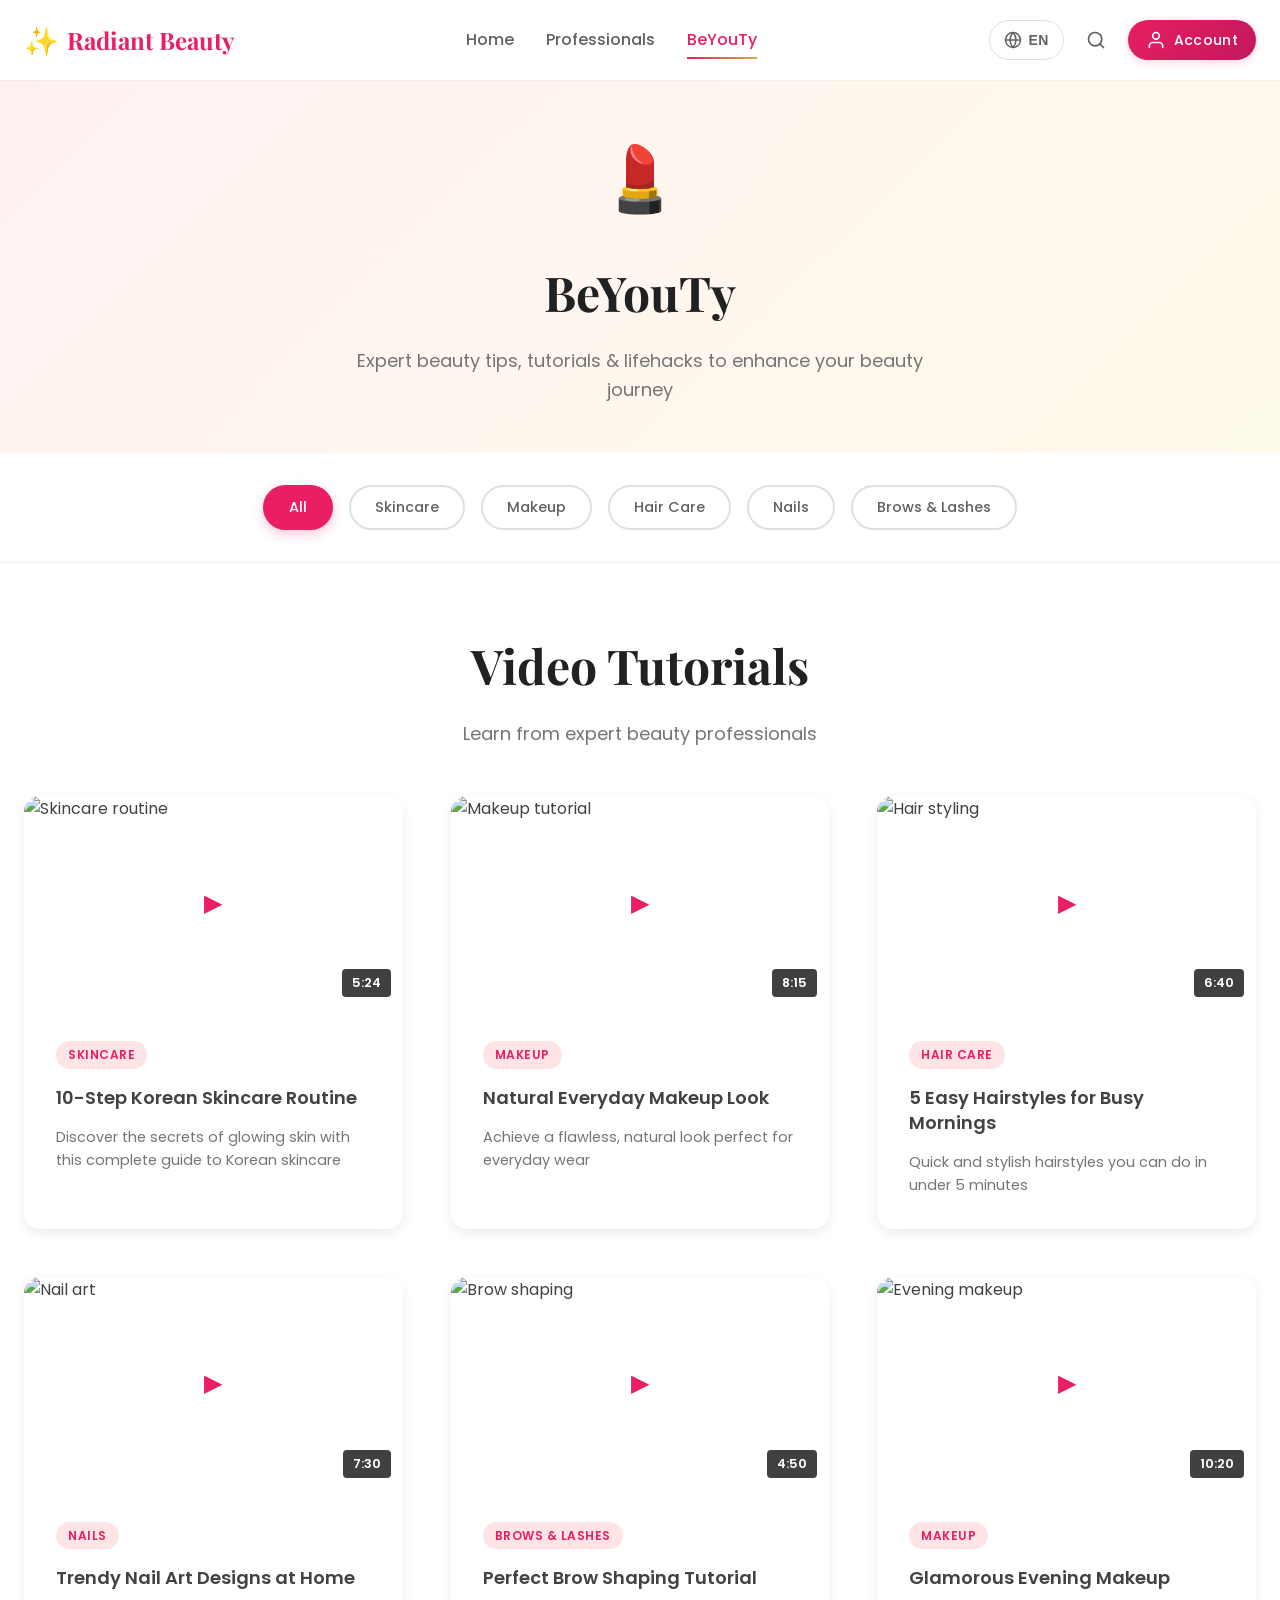
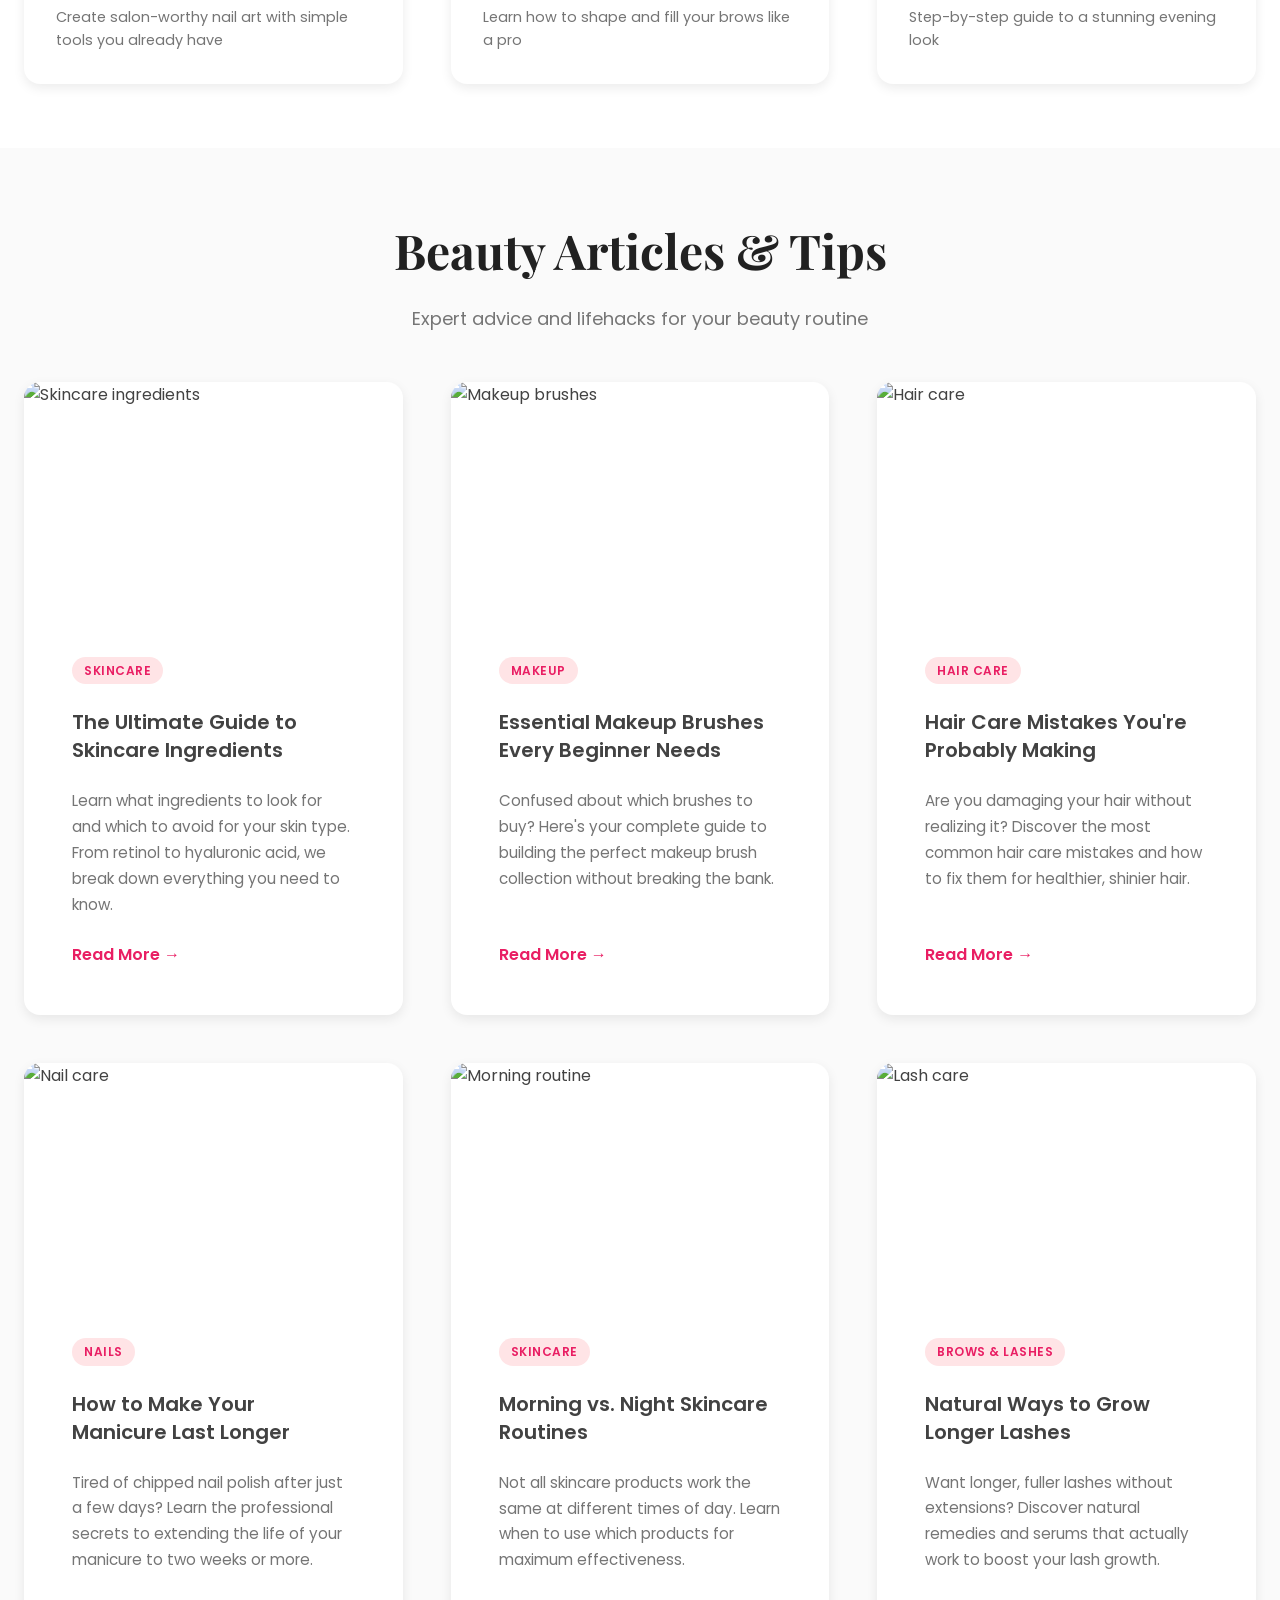
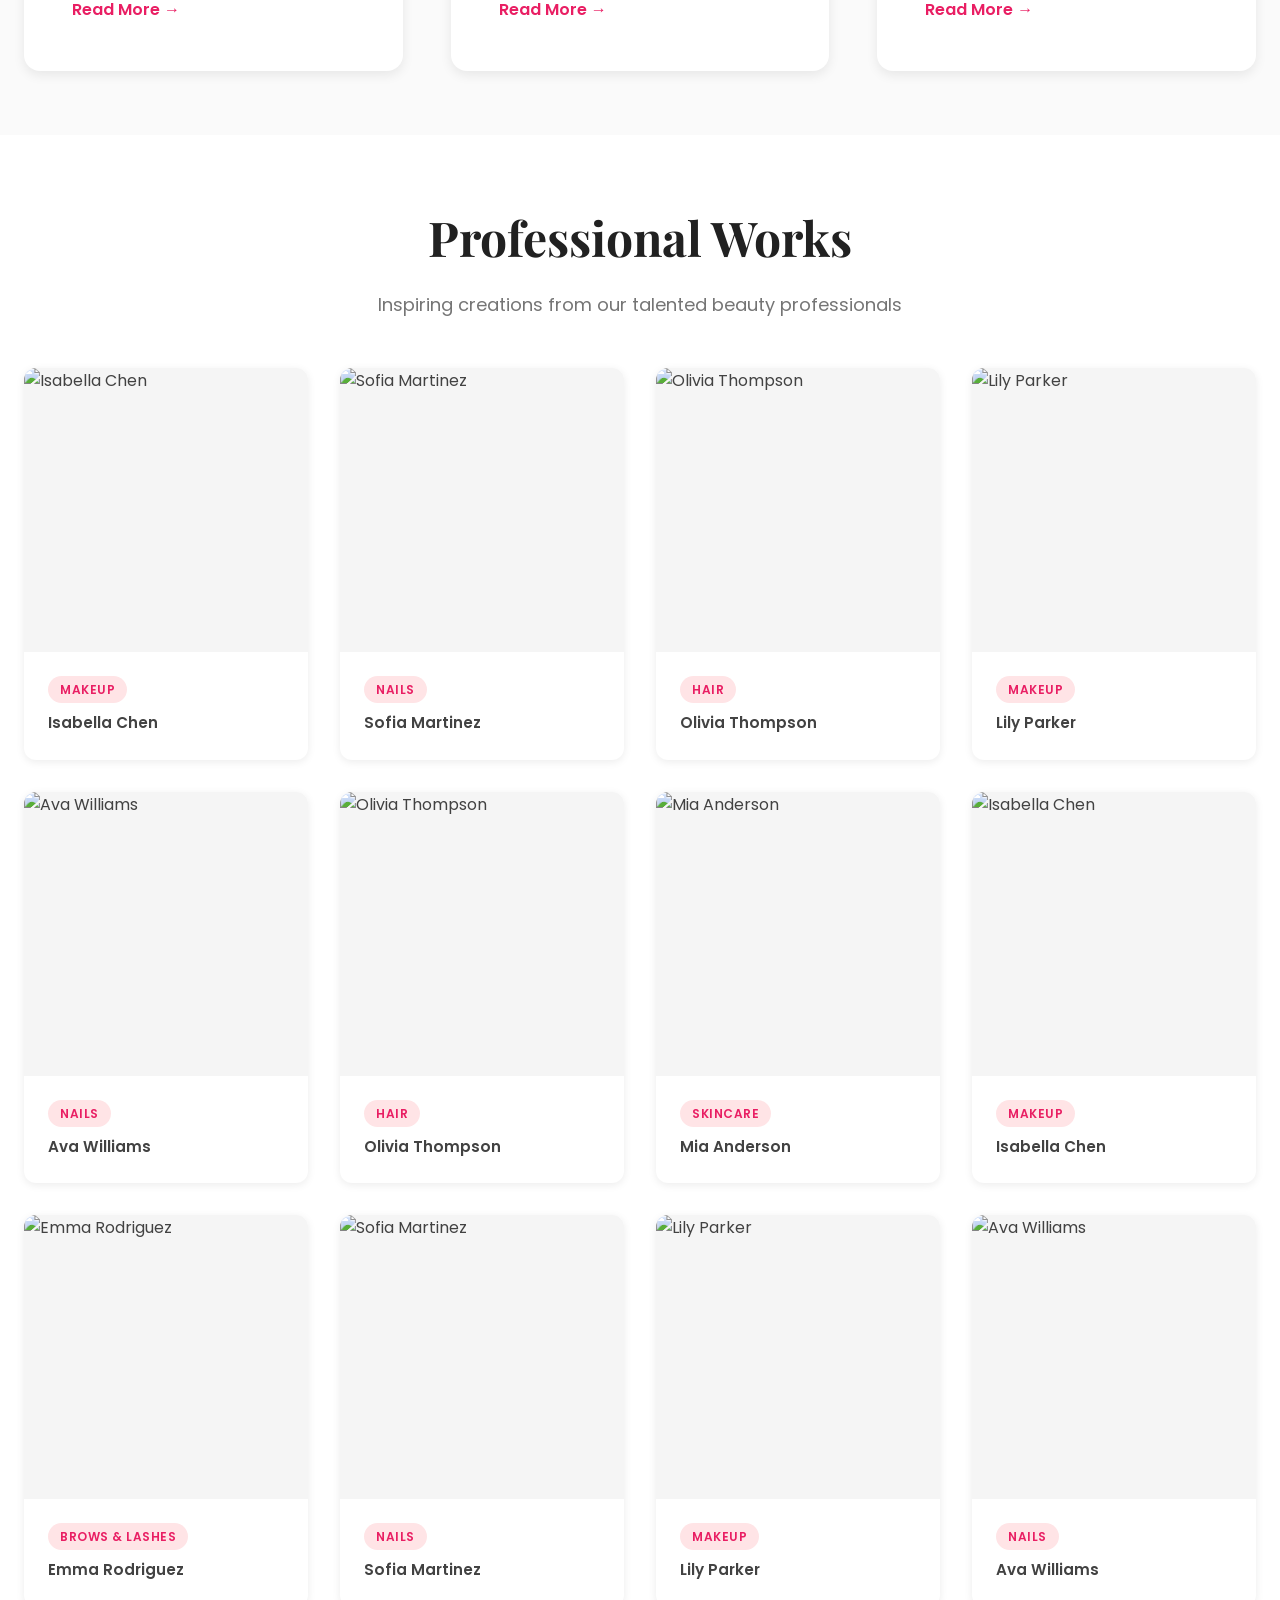
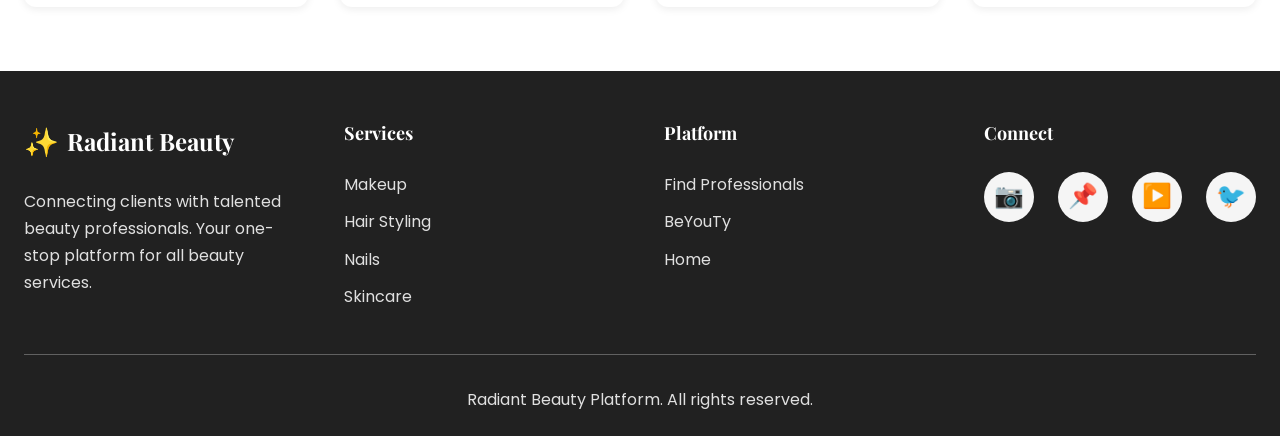
==== commit b970fb85: "Feature: Add professional works showcase to BeYouTy page Added a portfolio gallery section displayin" ====
--- a/contact.html
+++ b/contact.html
@@ -294,6 +294,48 @@
         </div>
     </section>
 
+    <!-- Professional Works Showcase -->
+    <section class="professional-works-section">
+        <div class="container">
+            <div class="section-header">
+                <h2 class="section-title" data-i18n="beautyContent.worksTitle">Professional Works</h2>
+                <p class="section-subtitle" data-i18n="beautyContent.worksSubtitle">Inspiring creations from our talented beauty professionals</p>
+            </div>
+
+            <div class="works-grid" id="works-grid">
+                <!-- Works will be dynamically loaded here -->
+            </div>
+        </div>
+    </section>
+
+    <!-- Work Detail Modal -->
+    <div class="work-modal" id="work-modal">
+        <div class="modal-overlay" id="modal-overlay"></div>
+        <div class="modal-content">
+            <button class="modal-close" id="modal-close">&times;</button>
+            <div class="modal-media" id="modal-media">
+                <!-- Media content will be inserted here -->
+            </div>
+            <div class="modal-info">
+                <div class="modal-category" id="modal-category"></div>
+                <h3 class="modal-professional" id="modal-professional"></h3>
+                <p class="modal-description" id="modal-description"></p>
+            </div>
+            <div class="modal-navigation">
+                <button class="modal-nav-btn modal-prev" id="modal-prev">
+                    <svg width="24" height="24" viewBox="0 0 24 24" fill="none" stroke="currentColor" stroke-width="2">
+                        <polyline points="15 18 9 12 15 6"></polyline>
+                    </svg>
+                </button>
+                <button class="modal-nav-btn modal-next" id="modal-next">
+                    <svg width="24" height="24" viewBox="0 0 24 24" fill="none" stroke="currentColor" stroke-width="2">
+                        <polyline points="9 18 15 12 9 6"></polyline>
+                    </svg>
+                </button>
+            </div>
+        </div>
+    </div>
+
     <!-- Footer -->
     <footer class="footer">
         <div class="container">
@@ -348,5 +390,6 @@
     <script src="js/language-switcher.js"></script>
     <script src="js/main.js"></script>
     <script src="js/beauty-content.js"></script>
+    <script src="js/professional-works.js"></script>
 </body>
 </html>
--- a/css/main.css
+++ b/css/main.css
@@ -2200,3 +2200,320 @@
         padding: 3px 8px;
     }
 }
+
+/* ===================================
+   Professional Works Showcase
+   =================================== */
+
+.professional-works-section {
+    padding: var(--spacing-2xl) 0;
+    background: white;
+}
+
+/* Works Grid */
+.works-grid {
+    display: grid;
+    grid-template-columns: repeat(auto-fill, minmax(280px, 1fr));
+    gap: var(--spacing-lg);
+    margin-top: var(--spacing-xl);
+}
+
+.work-card {
+    background: white;
+    border-radius: 12px;
+    overflow: hidden;
+    box-shadow: 0 2px 8px rgba(0, 0, 0, 0.08);
+    transition: all 0.3s ease;
+    cursor: pointer;
+}
+
+.work-card:hover {
+    transform: translateY(-8px);
+    box-shadow: 0 12px 24px rgba(0, 0, 0, 0.15);
+}
+
+.work-image {
+    position: relative;
+    padding-top: 100%; /* 1:1 aspect ratio */
+    overflow: hidden;
+    background: var(--gray-100);
+}
+
+.work-image img {
+    position: absolute;
+    top: 0;
+    left: 0;
+    width: 100%;
+    height: 100%;
+    object-fit: cover;
+    transition: transform 0.5s ease;
+}
+
+.work-card:hover .work-image img {
+    transform: scale(1.1);
+}
+
+.work-overlay {
+    position: absolute;
+    top: 0;
+    left: 0;
+    width: 100%;
+    height: 100%;
+    background: rgba(0, 0, 0, 0.6);
+    display: flex;
+    align-items: center;
+    justify-content: center;
+    opacity: 0;
+    transition: opacity 0.3s ease;
+}
+
+.work-card:hover .work-overlay {
+    opacity: 1;
+}
+
+.work-zoom-icon {
+    color: white;
+    transform: scale(0.8);
+    transition: transform 0.3s ease;
+}
+
+.work-card:hover .work-zoom-icon {
+    transform: scale(1);
+}
+
+.work-info {
+    padding: var(--spacing-md);
+}
+
+.work-category {
+    display: inline-block;
+    background: var(--rose-100);
+    color: var(--primary-color);
+    padding: 4px 12px;
+    border-radius: 20px;
+    font-size: 0.75rem;
+    font-weight: 600;
+    text-transform: uppercase;
+    letter-spacing: 0.5px;
+    margin-bottom: var(--spacing-xs);
+}
+
+.work-professional {
+    font-size: 0.95rem;
+    font-weight: 600;
+    color: var(--dark-color);
+    margin: 0;
+}
+
+/* Work Modal */
+.work-modal {
+    position: fixed;
+    top: 0;
+    left: 0;
+    width: 100%;
+    height: 100%;
+    z-index: 9999;
+    display: none;
+    align-items: center;
+    justify-content: center;
+}
+
+.work-modal.active {
+    display: flex;
+}
+
+.modal-overlay {
+    position: absolute;
+    top: 0;
+    left: 0;
+    width: 100%;
+    height: 100%;
+    background: rgba(0, 0, 0, 0.9);
+    animation: fadeIn 0.3s ease;
+}
+
+.modal-content {
+    position: relative;
+    max-width: 900px;
+    max-height: 90vh;
+    width: 90%;
+    background: white;
+    border-radius: 16px;
+    overflow: hidden;
+    animation: slideUp 0.3s ease;
+    z-index: 1;
+}
+
+.modal-close {
+    position: absolute;
+    top: 16px;
+    right: 16px;
+    width: 40px;
+    height: 40px;
+    border-radius: 50%;
+    background: rgba(255, 255, 255, 0.9);
+    border: none;
+    font-size: 24px;
+    line-height: 1;
+    cursor: pointer;
+    z-index: 2;
+    transition: all 0.3s ease;
+    display: flex;
+    align-items: center;
+    justify-content: center;
+    color: var(--dark-color);
+}
+
+.modal-close:hover {
+    background: white;
+    transform: rotate(90deg);
+}
+
+.modal-media {
+    width: 100%;
+    max-height: 60vh;
+    background: var(--gray-900);
+    display: flex;
+    align-items: center;
+    justify-content: center;
+}
+
+.modal-media img,
+.modal-media video {
+    width: 100%;
+    height: auto;
+    max-height: 60vh;
+    object-fit: contain;
+}
+
+.modal-info {
+    padding: var(--spacing-xl);
+}
+
+.modal-category {
+    display: inline-block;
+    background: var(--rose-100);
+    color: var(--primary-color);
+    padding: 6px 16px;
+    border-radius: 20px;
+    font-size: 0.8rem;
+    font-weight: 600;
+    text-transform: uppercase;
+    letter-spacing: 0.5px;
+    margin-bottom: var(--spacing-md);
+}
+
+.modal-professional {
+    font-size: 1.5rem;
+    font-weight: 600;
+    color: var(--dark-color);
+    margin: 0 0 var(--spacing-sm);
+}
+
+.modal-description {
+    font-size: 1rem;
+    color: var(--gray-600);
+    line-height: 1.6;
+    margin: 0;
+}
+
+.modal-navigation {
+    display: flex;
+    justify-content: space-between;
+    padding: var(--spacing-lg);
+    border-top: 1px solid var(--gray-200);
+}
+
+.modal-nav-btn {
+    width: 48px;
+    height: 48px;
+    border-radius: 50%;
+    border: 2px solid var(--gray-300);
+    background: white;
+    color: var(--gray-700);
+    cursor: pointer;
+    transition: all 0.3s ease;
+    display: flex;
+    align-items: center;
+    justify-content: center;
+}
+
+.modal-nav-btn:hover {
+    border-color: var(--primary-color);
+    background: var(--primary-color);
+    color: white;
+    transform: scale(1.1);
+}
+
+/* Modal Animations */
+@keyframes slideUp {
+    from {
+        opacity: 0;
+        transform: translateY(50px);
+    }
+    to {
+        opacity: 1;
+        transform: translateY(0);
+    }
+}
+
+/* Responsive Design */
+@media (max-width: 768px) {
+    .works-grid {
+        grid-template-columns: repeat(auto-fill, minmax(200px, 1fr));
+        gap: var(--spacing-md);
+    }
+
+    .modal-content {
+        width: 95%;
+        max-height: 95vh;
+    }
+
+    .modal-media {
+        max-height: 50vh;
+    }
+
+    .modal-info {
+        padding: var(--spacing-lg);
+    }
+
+    .modal-professional {
+        font-size: 1.25rem;
+    }
+
+    .modal-description {
+        font-size: 0.9rem;
+    }
+
+    .modal-navigation {
+        padding: var(--spacing-md);
+    }
+}
+
+@media (max-width: 480px) {
+    .works-grid {
+        grid-template-columns: repeat(2, 1fr);
+        gap: var(--spacing-sm);
+    }
+
+    .work-info {
+        padding: var(--spacing-sm);
+    }
+
+    .work-professional {
+        font-size: 0.85rem;
+    }
+
+    .modal-close {
+        width: 36px;
+        height: 36px;
+        font-size: 20px;
+        top: 12px;
+        right: 12px;
+    }
+
+    .modal-nav-btn {
+        width: 40px;
+        height: 40px;
+    }
+}
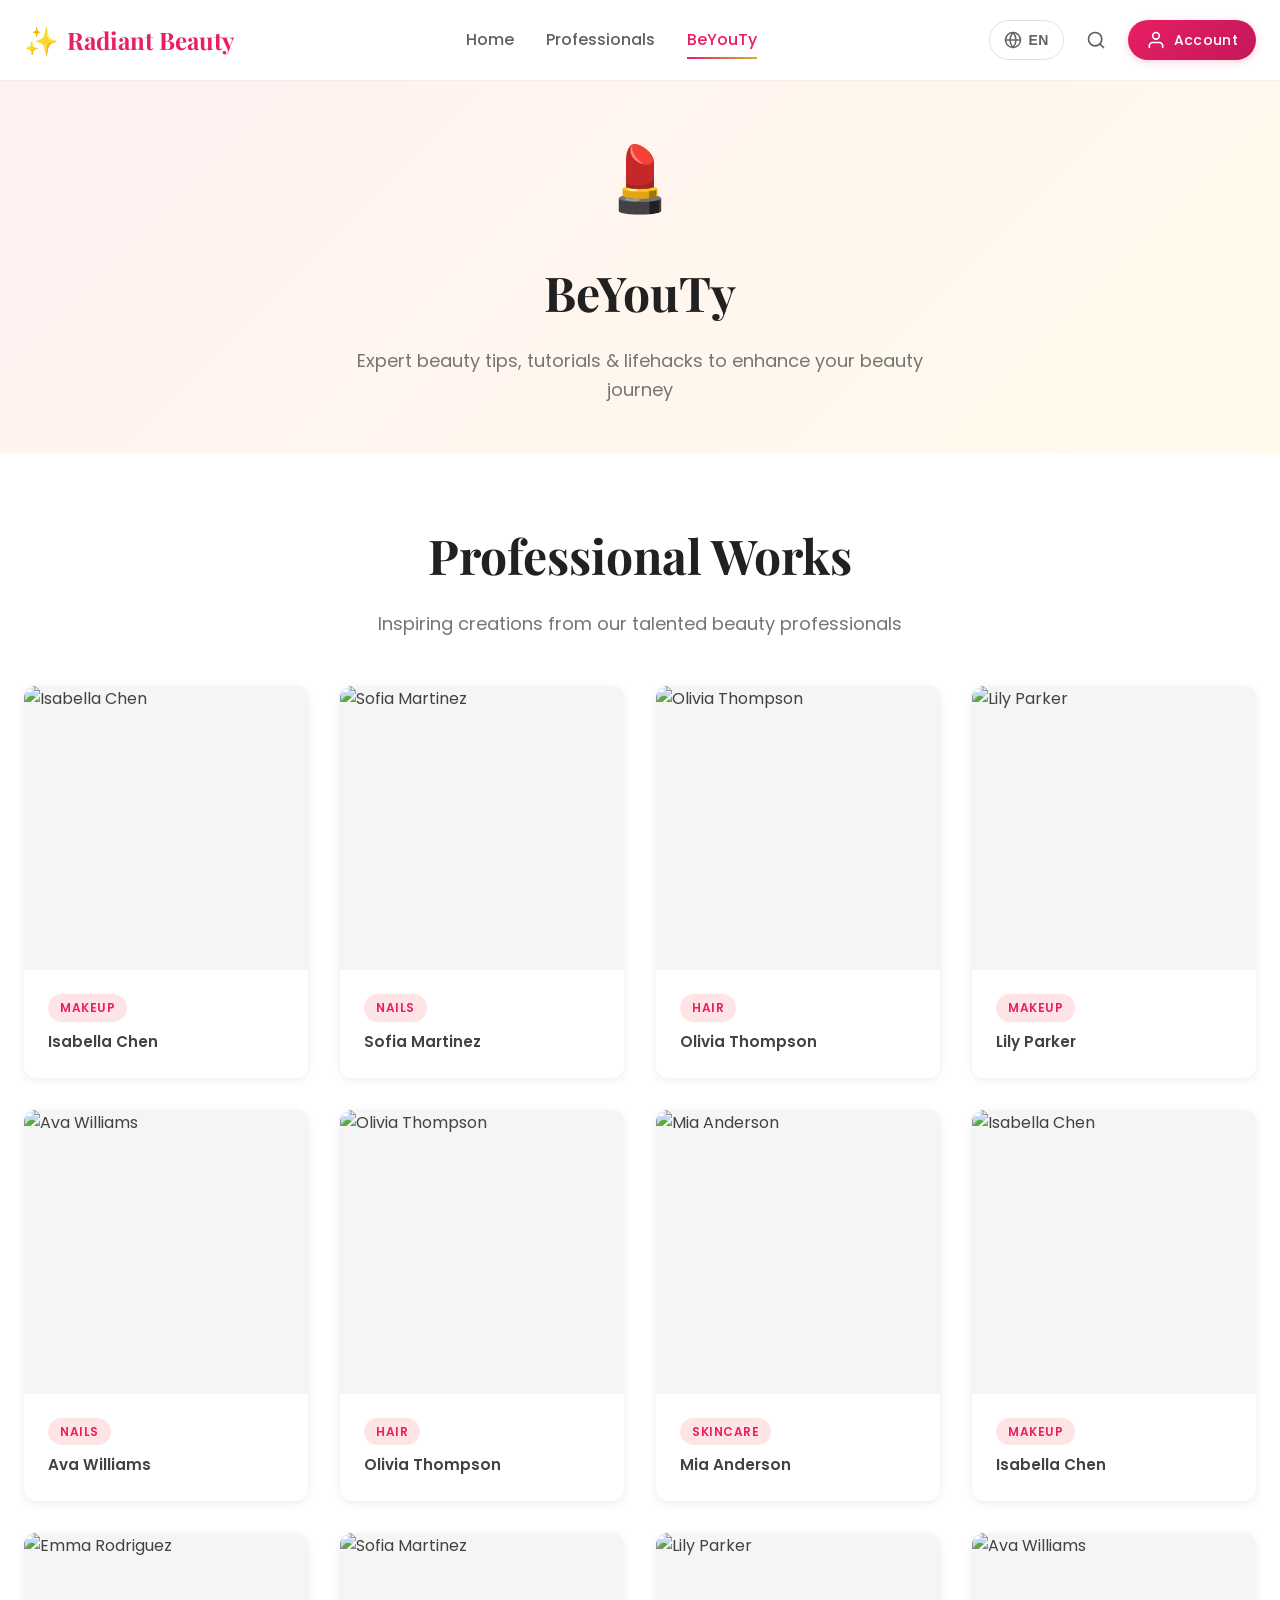
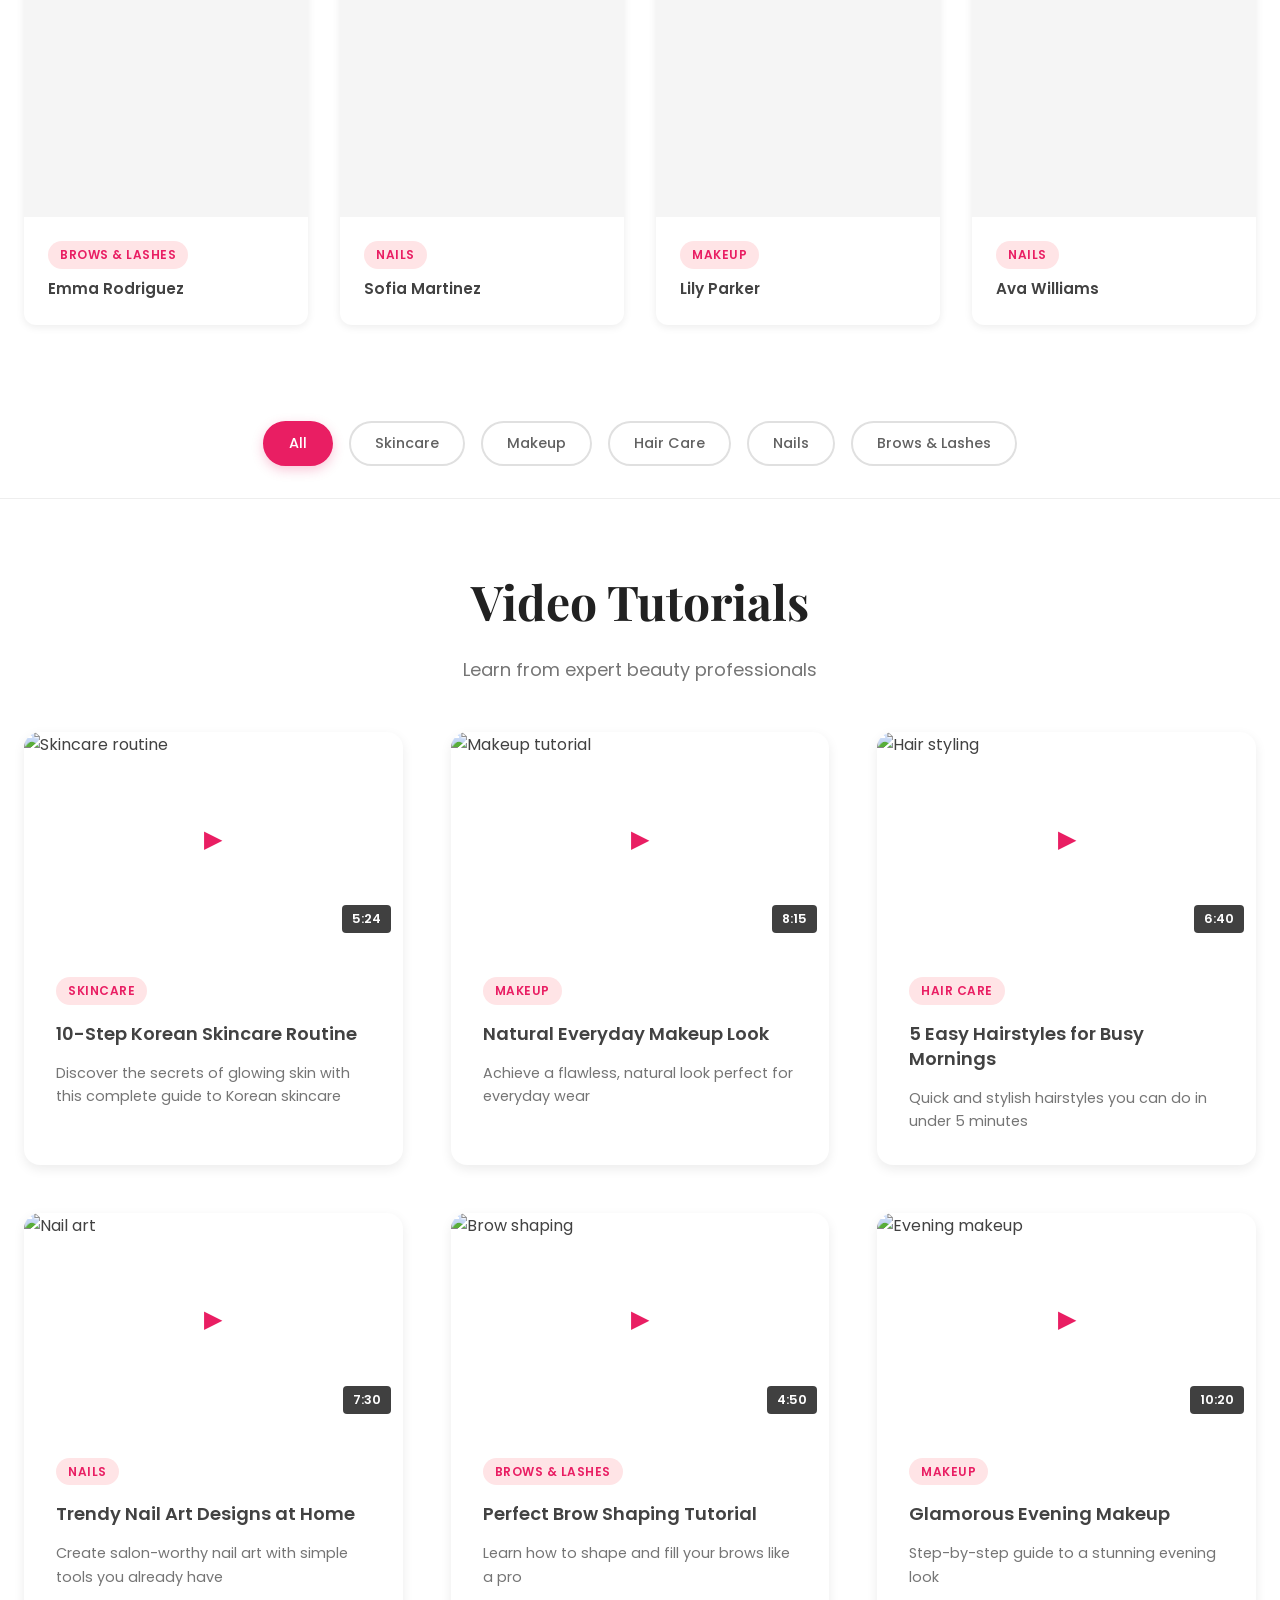
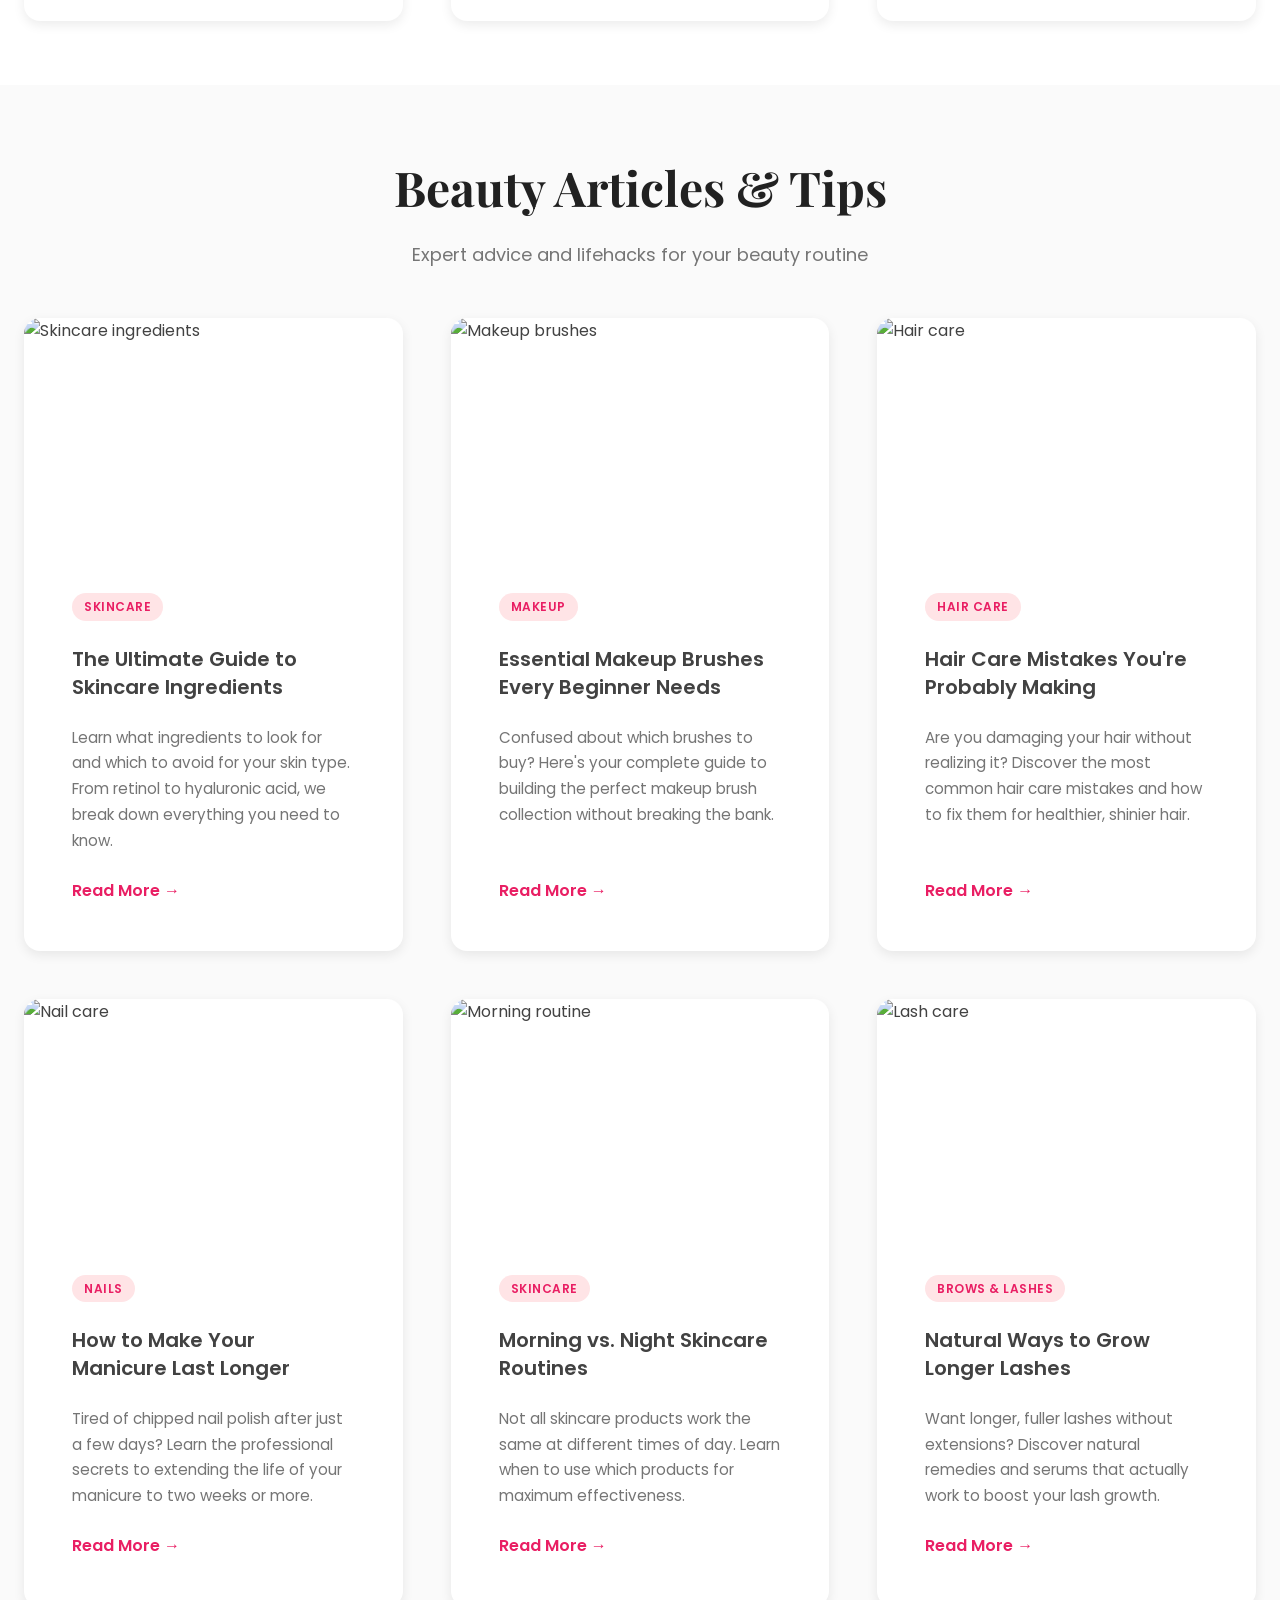
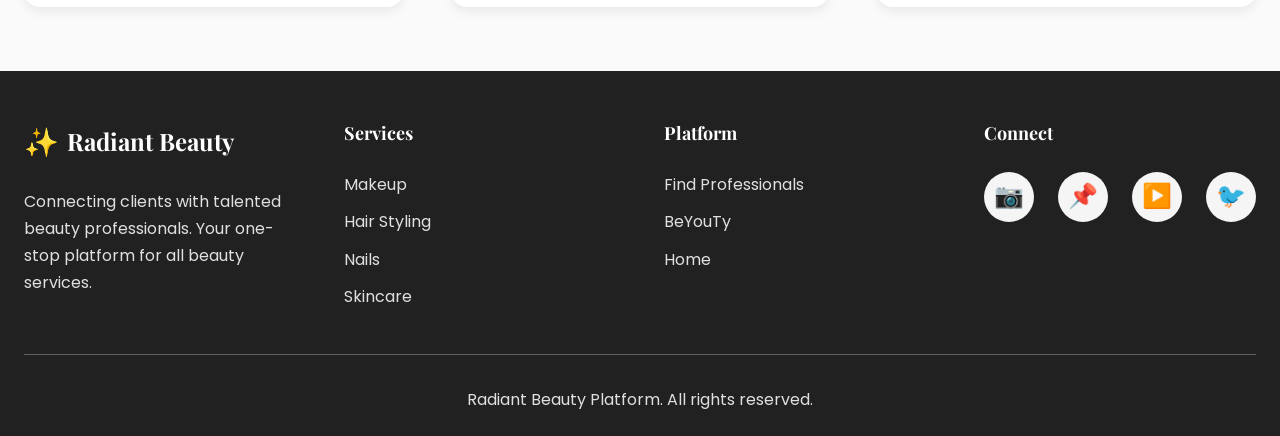
==== commit 30c41c93: "Reorder: Move Professional Works to top of BeYouTy page Reorganized BeYouTy page sections to priorit" ====
--- a/contact.html
+++ b/contact.html
@@ -94,6 +94,20 @@
         </div>
     </section>
 
+    <!-- Professional Works Showcase -->
+    <section class="professional-works-section">
+        <div class="container">
+            <div class="section-header">
+                <h2 class="section-title" data-i18n="beautyContent.worksTitle">Professional Works</h2>
+                <p class="section-subtitle" data-i18n="beautyContent.worksSubtitle">Inspiring creations from our talented beauty professionals</p>
+            </div>
+
+            <div class="works-grid" id="works-grid">
+                <!-- Works will be dynamically loaded here -->
+            </div>
+        </div>
+    </section>
+
     <!-- Content Filters -->
     <section class="content-filters-section">
         <div class="container">
@@ -290,20 +304,6 @@
                         <a href="#" class="article-link" data-i18n="beautyContent.readMore">Read More →</a>
                     </div>
                 </div>
-            </div>
-        </div>
-    </section>
-
-    <!-- Professional Works Showcase -->
-    <section class="professional-works-section">
-        <div class="container">
-            <div class="section-header">
-                <h2 class="section-title" data-i18n="beautyContent.worksTitle">Professional Works</h2>
-                <p class="section-subtitle" data-i18n="beautyContent.worksSubtitle">Inspiring creations from our talented beauty professionals</p>
-            </div>
-
-            <div class="works-grid" id="works-grid">
-                <!-- Works will be dynamically loaded here -->
             </div>
         </div>
     </section>
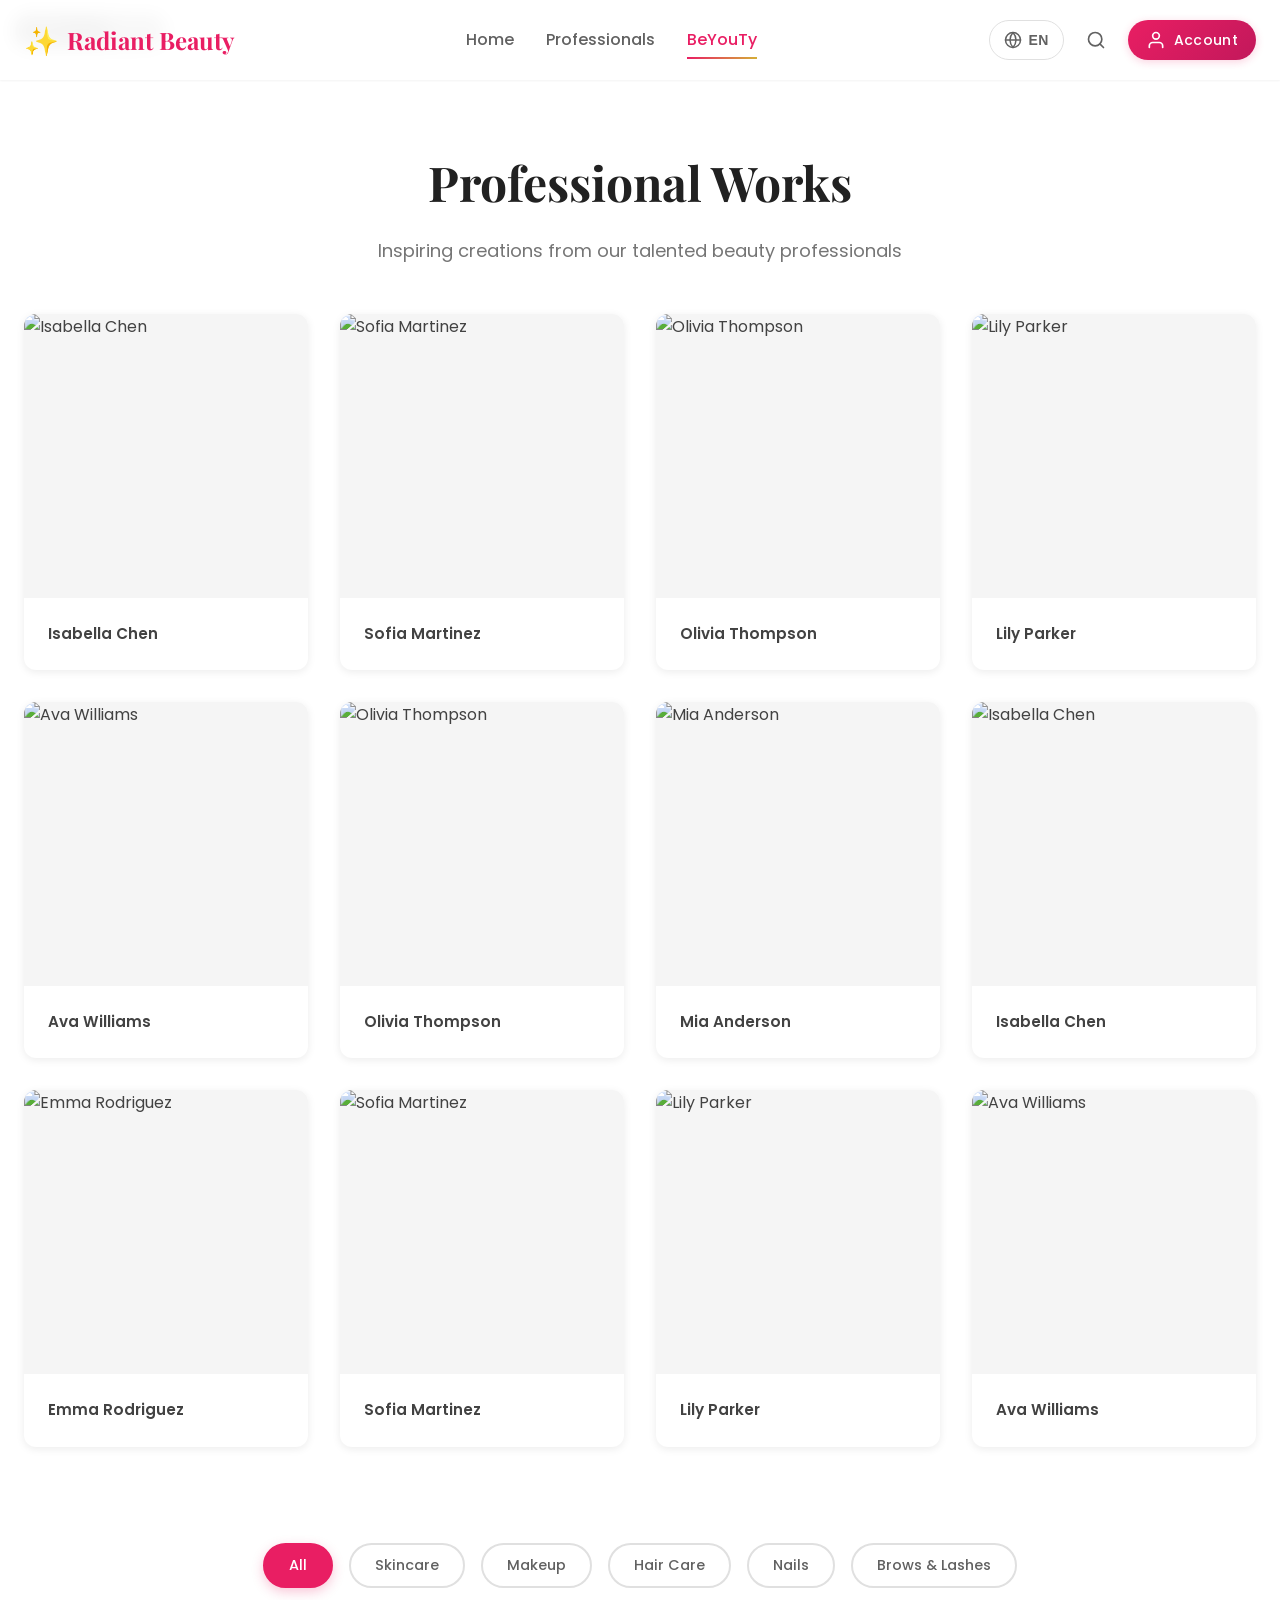
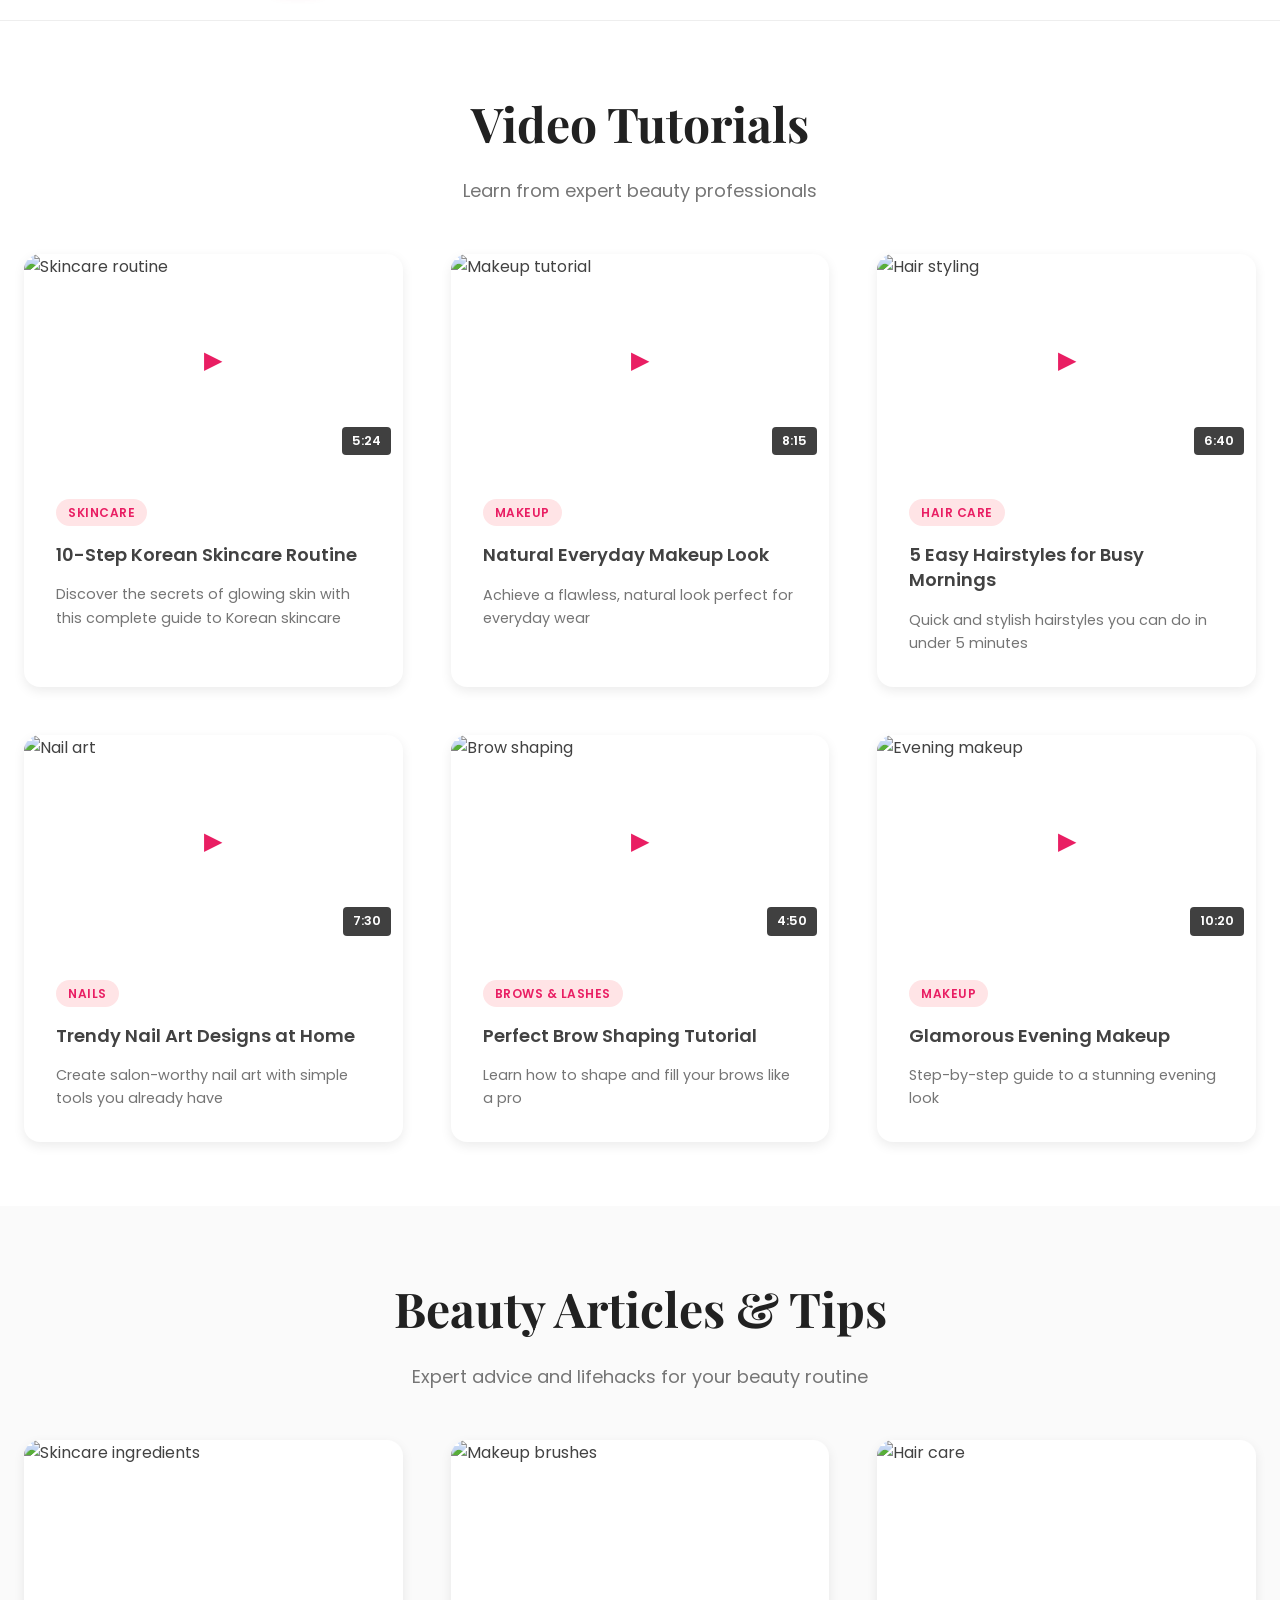
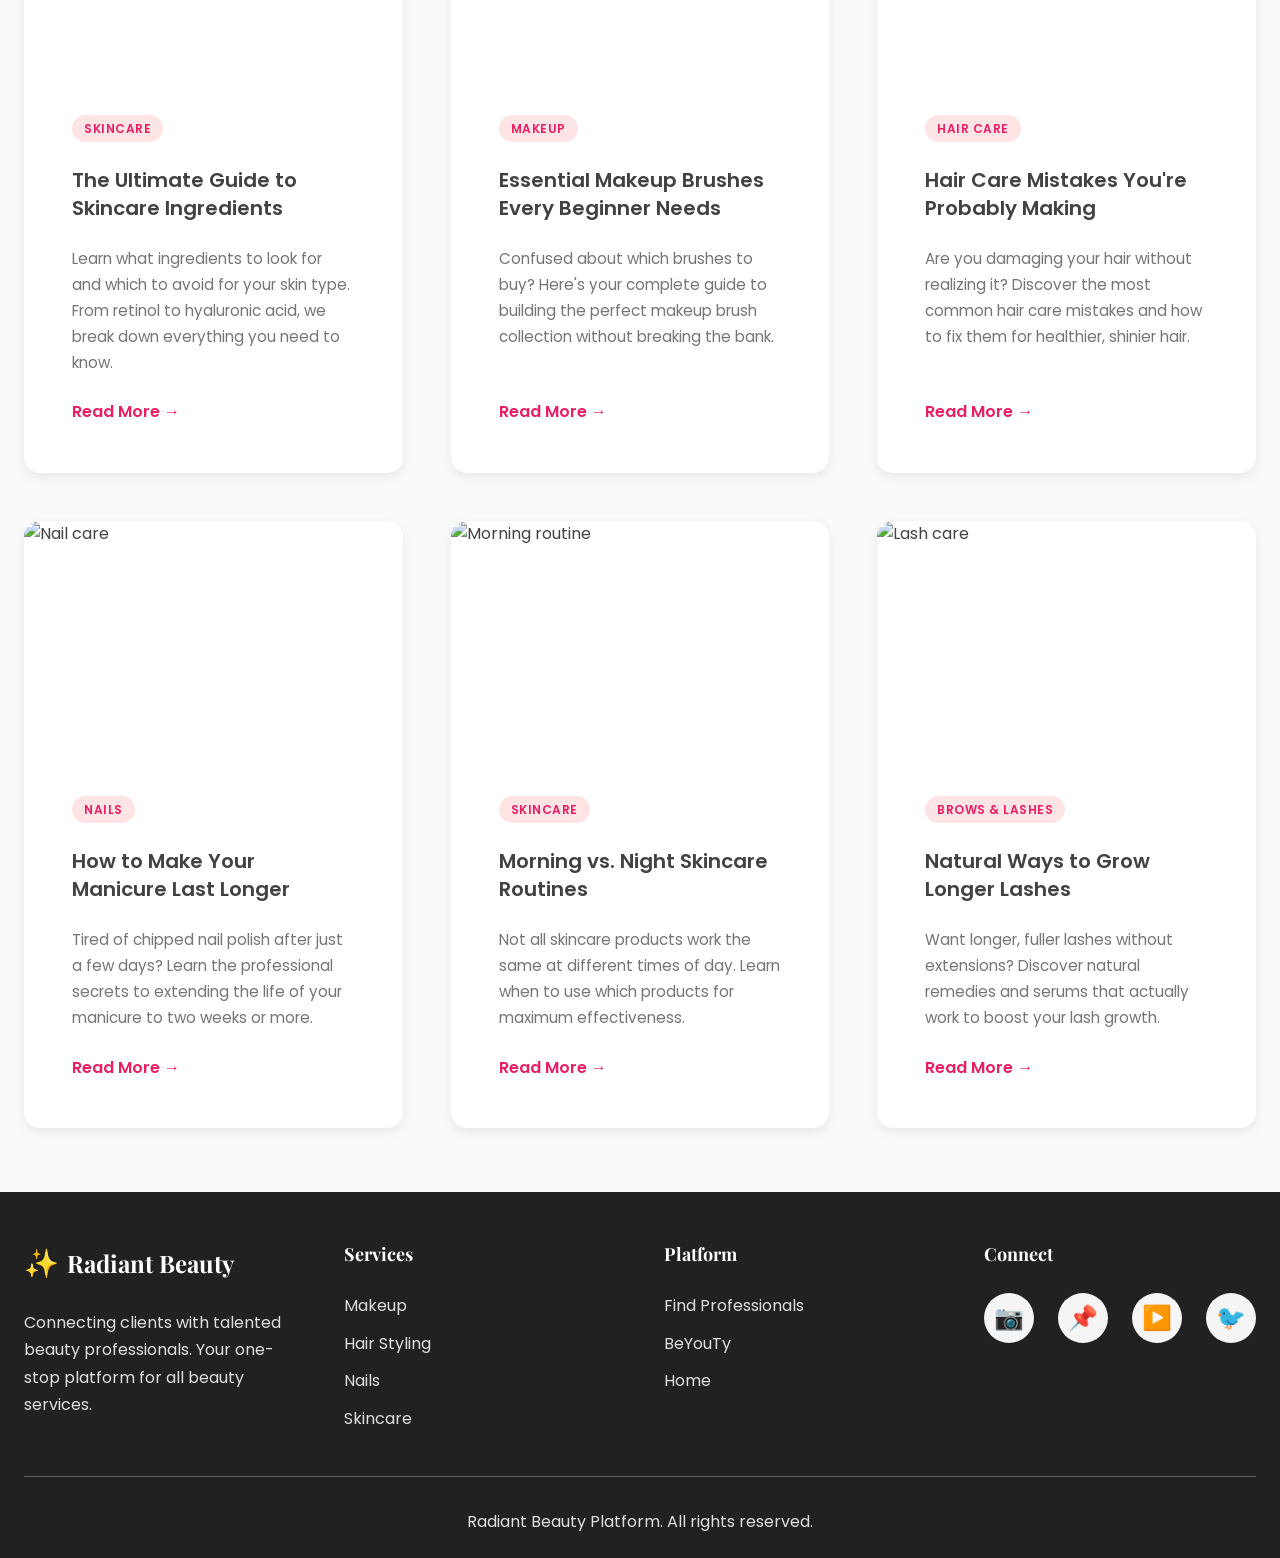
==== commit 48ca988f: "Style: Remove BeYouTy page hero section for design consistency PROBLEM: - BeYouTy page had a hero/in" ====
--- a/contact.html
+++ b/contact.html
@@ -83,17 +83,6 @@
         </nav>
     </header>
 
-    <!-- Page Hero -->
-    <section class="page-hero">
-        <div class="container">
-            <div class="page-hero-content">
-                <div class="page-icon">💄</div>
-                <h1 class="page-title" data-i18n="beautyContent.pageTitle">BeYouTy</h1>
-                <p class="page-description" data-i18n="beautyContent.pageDescription">Expert beauty tips, tutorials & lifehacks to enhance your beauty journey</p>
-            </div>
-        </div>
-    </section>
-
     <!-- Professional Works Showcase -->
     <section class="professional-works-section">
         <div class="container">
--- a/css/main.css
+++ b/css/main.css
@@ -1669,6 +1669,130 @@
     margin-bottom: var(--spacing-md);
 }
 
+/* Availability Badge */
+.availability-badge {
+    position: absolute;
+    top: 12px;
+    right: 12px;
+    padding: 6px 12px;
+    border-radius: 20px;
+    font-size: 0.75rem;
+    font-weight: 600;
+    backdrop-filter: blur(8px);
+    z-index: 2;
+    box-shadow: 0 2px 8px rgba(0, 0, 0, 0.15);
+}
+
+.availability-today {
+    background: rgba(34, 197, 94, 0.95);
+    color: white;
+}
+
+.availability-upcoming {
+    background: rgba(59, 130, 246, 0.95);
+    color: white;
+}
+
+/* Works Preview */
+.works-preview {
+    display: grid;
+    grid-template-columns: repeat(3, 1fr);
+    gap: 4px;
+    padding: 0;
+    margin: 0;
+}
+
+.work-preview-item {
+    position: relative;
+    aspect-ratio: 1;
+    overflow: hidden;
+    background: var(--gray-100);
+}
+
+.work-preview-item img {
+    width: 100%;
+    height: 100%;
+    object-fit: cover;
+    transition: transform 0.3s ease;
+}
+
+.work-preview-item:hover img {
+    transform: scale(1.1);
+}
+
+.work-play-icon {
+    position: absolute;
+    top: 50%;
+    left: 50%;
+    transform: translate(-50%, -50%);
+    width: 24px;
+    height: 24px;
+    background: rgba(255, 255, 255, 0.9);
+    border-radius: 50%;
+    display: flex;
+    align-items: center;
+    justify-content: center;
+    font-size: 10px;
+    color: var(--primary-color);
+    pointer-events: none;
+}
+
+/* Star Rating */
+.professional-rating-row {
+    display: flex;
+    align-items: center;
+    gap: 8px;
+    margin-bottom: var(--spacing-sm);
+}
+
+.star-rating {
+    display: inline-flex;
+    gap: 2px;
+}
+
+.star-icon {
+    font-size: 14px;
+    line-height: 1;
+}
+
+.star-icon.filled {
+    color: #fbbf24;
+}
+
+.star-icon.half {
+    color: #fbbf24;
+    opacity: 0.6;
+}
+
+.star-icon.empty {
+    color: #d1d5db;
+}
+
+.rating-text {
+    font-size: 0.875rem;
+    font-weight: 600;
+    color: var(--gray-700);
+}
+
+.rating-count {
+    font-weight: 400;
+    color: var(--gray-500);
+}
+
+/* Professional Price */
+.professional-price {
+    font-size: 1rem;
+    font-weight: 700;
+    color: var(--primary-color);
+    margin-bottom: var(--spacing-sm);
+}
+
+.price-from {
+    font-weight: 400;
+    font-size: 0.875rem;
+    color: var(--gray-600);
+}
+
 /* ===================================
    Auth Pages
    =================================== */
@@ -2206,6 +2330,7 @@
    =================================== */
 
 .professional-works-section {
+    margin-top: 80px;
     padding: var(--spacing-2xl) 0;
     background: white;
 }
@@ -2517,3 +2642,1234 @@
         height: 40px;
     }
 }
+
+/*===================================
+  DASHBOARD STYLES
+  ===================================*/
+
+/* Dashboard Layout */
+.dashboard-section {
+    padding: var(--spacing-2xl) 0;
+    min-height: 100vh;
+    background-color: var(--gray-50);
+}
+
+.dashboard-header {
+    margin-bottom: var(--spacing-2xl);
+    display: flex;
+    justify-content: space-between;
+    align-items: flex-start;
+    gap: var(--spacing-lg);
+    flex-wrap: wrap;
+}
+
+.dashboard-greeting {
+    flex: 1;
+    min-width: 300px;
+}
+
+.dashboard-title {
+    font-family: var(--font-heading);
+    font-size: 2.5rem;
+    font-weight: 600;
+    color: var(--gray-900);
+    margin-bottom: var(--spacing-sm);
+}
+
+.dashboard-subtitle {
+    font-size: 1.1rem;
+    color: var(--gray-600);
+}
+
+.dashboard-search {
+    flex: 1;
+    min-width: 300px;
+    max-width: 500px;
+    position: relative;
+}
+
+.dashboard-search-input {
+    width: 100%;
+    padding: var(--spacing-md) var(--spacing-lg);
+    padding-right: 50px;
+    border: 2px solid var(--gray-200);
+    border-radius: 12px;
+    font-size: 1rem;
+    transition: all 0.3s ease;
+}
+
+.dashboard-search-input:focus {
+    outline: none;
+    border-color: var(--primary-color);
+    box-shadow: 0 0 0 4px rgba(233, 30, 99, 0.1);
+}
+
+.dashboard-search-btn {
+    position: absolute;
+    right: 8px;
+    top: 50%;
+    transform: translateY(-50%);
+    background: var(--primary-color);
+    color: white;
+    border: none;
+    border-radius: 8px;
+    width: 40px;
+    height: 40px;
+    display: flex;
+    align-items: center;
+    justify-content: center;
+    cursor: pointer;
+    transition: all 0.3s ease;
+}
+
+.dashboard-search-btn:hover {
+    background: var(--primary-hover);
+    transform: translateY(-50%) scale(1.05);
+}
+
+.dashboard-quick-actions-top {
+    display: flex;
+    gap: var(--spacing-md);
+}
+
+/* Dashboard Section Block */
+.dashboard-section-block {
+    background: white;
+    border-radius: 16px;
+    padding: var(--spacing-xl);
+    margin-bottom: var(--spacing-xl);
+    box-shadow: 0 2px 8px rgba(0,0,0,0.04);
+}
+
+.section-header-row {
+    display: flex;
+    justify-content: space-between;
+    align-items: center;
+    margin-bottom: var(--spacing-lg);
+}
+
+.section-link {
+    color: var(--primary-color);
+    font-weight: 500;
+    text-decoration: none;
+    transition: all 0.3s ease;
+}
+
+.section-link:hover {
+    color: var(--primary-hover);
+    transform: translateX(4px);
+}
+
+/* Quick Actions */
+.quick-actions {
+    display: grid;
+    grid-template-columns: repeat(auto-fit, minmax(250px, 1fr));
+    gap: var(--spacing-lg);
+    margin-bottom: var(--spacing-xl);
+}
+
+.quick-action-card {
+    background: white;
+    border-radius: 16px;
+    padding: var(--spacing-xl);
+    text-align: center;
+    text-decoration: none;
+    color: inherit;
+    box-shadow: 0 2px 8px rgba(0,0,0,0.04);
+    transition: all 0.3s ease;
+    border: 2px solid transparent;
+}
+
+.quick-action-card:hover {
+    transform: translateY(-4px);
+    box-shadow: 0 8px 24px rgba(0,0,0,0.12);
+    border-color: var(--primary-color);
+}
+
+.quick-action-icon {
+    width: 60px;
+    height: 60px;
+    border-radius: 50%;
+    background: linear-gradient(135deg, var(--primary-color), #ff6b9d);
+    color: white;
+    display: flex;
+    align-items: center;
+    justify-content: center;
+    margin: 0 auto var(--spacing-md);
+}
+
+.quick-action-title {
+    font-size: 1.25rem;
+    font-weight: 600;
+    color: var(--gray-900);
+    margin-bottom: var(--spacing-sm);
+}
+
+.quick-action-desc {
+    font-size: 0.9rem;
+    color: var(--gray-600);
+}
+
+/* Business Metrics */
+.business-metrics {
+    display: grid;
+    grid-template-columns: repeat(auto-fit, minmax(220px, 1fr));
+    gap: var(--spacing-lg);
+    margin-bottom: var(--spacing-xl);
+}
+
+.metric-card {
+    background: white;
+    border-radius: 12px;
+    padding: var(--spacing-lg);
+    display: flex;
+    align-items: center;
+    gap: var(--spacing-md);
+    box-shadow: 0 2px 8px rgba(0,0,0,0.04);
+    transition: all 0.3s ease;
+}
+
+.metric-card:hover {
+    transform: translateY(-2px);
+    box-shadow: 0 4px 12px rgba(0,0,0,0.08);
+}
+
+.metric-icon {
+    width: 56px;
+    height: 56px;
+    border-radius: 12px;
+    display: flex;
+    align-items: center;
+    justify-content: center;
+    flex-shrink: 0;
+}
+
+.metric-icon-blue {
+    background: linear-gradient(135deg, #667eea 0%, #764ba2 100%);
+    color: white;
+}
+
+.metric-icon-green {
+    background: linear-gradient(135deg, #48bb78 0%, #38a169 100%);
+    color: white;
+}
+
+.metric-icon-orange {
+    background: linear-gradient(135deg, #ed8936 0%, #dd6b20 100%);
+    color: white;
+}
+
+.metric-icon-purple {
+    background: linear-gradient(135deg, #9f7aea 0%, #805ad5 100%);
+    color: white;
+}
+
+.metric-info {
+    flex: 1;
+}
+
+.metric-value {
+    font-size: 1.75rem;
+    font-weight: 700;
+    color: var(--gray-900);
+    margin-bottom: 4px;
+}
+
+.metric-label {
+    font-size: 0.9rem;
+    color: var(--gray-600);
+}
+
+/* Appointments List */
+.appointments-list {
+    display: flex;
+    flex-direction: column;
+    gap: var(--spacing-md);
+}
+
+.appointment-card {
+    background: var(--gray-50);
+    border-radius: 12px;
+    padding: var(--spacing-lg);
+    border: 2px solid var(--gray-200);
+    transition: all 0.3s ease;
+}
+
+.appointment-card:hover {
+    border-color: var(--primary-color);
+    box-shadow: 0 4px 12px rgba(0,0,0,0.06);
+}
+
+.appointment-header {
+    display: flex;
+    justify-content: space-between;
+    align-items: center;
+    margin-bottom: var(--spacing-md);
+}
+
+.appointment-professional {
+    display: flex;
+    align-items: center;
+    gap: var(--spacing-md);
+}
+
+.appointment-photo {
+    width: 50px;
+    height: 50px;
+    border-radius: 50%;
+    object-fit: cover;
+}
+
+.appointment-name {
+    font-size: 1.1rem;
+    font-weight: 600;
+    color: var(--gray-900);
+    margin-bottom: 4px;
+}
+
+.appointment-specialization {
+    font-size: 0.9rem;
+    color: var(--gray-600);
+}
+
+.appointment-status {
+    padding: 6px 16px;
+    border-radius: 20px;
+    font-size: 0.85rem;
+    font-weight: 500;
+}
+
+.status-confirmed {
+    background: #d4edda;
+    color: #155724;
+}
+
+.status-pending {
+    background: #fff3cd;
+    color: #856404;
+}
+
+.status-completed {
+    background: #d1ecf1;
+    color: #0c5460;
+}
+
+.status-cancelled {
+    background: #f8d7da;
+    color: #721c24;
+}
+
+.appointment-details {
+    display: flex;
+    flex-direction: column;
+    gap: var(--spacing-sm);
+    margin-bottom: var(--spacing-md);
+}
+
+.appointment-detail {
+    display: flex;
+    align-items: center;
+    gap: var(--spacing-sm);
+    color: var(--gray-700);
+    font-size: 0.95rem;
+}
+
+.appointment-detail svg {
+    flex-shrink: 0;
+    color: var(--primary-color);
+}
+
+.appointment-actions {
+    display: flex;
+    gap: var(--spacing-sm);
+    flex-wrap: wrap;
+}
+
+/* Saved Professionals Scroll */
+.saved-professionals-scroll {
+    display: flex;
+    gap: var(--spacing-md);
+    overflow-x: auto;
+    padding: var(--spacing-sm) 0;
+    scrollbar-width: thin;
+    scrollbar-color: var(--primary-color) var(--gray-200);
+}
+
+.saved-professionals-scroll::-webkit-scrollbar {
+    height: 8px;
+}
+
+.saved-professionals-scroll::-webkit-scrollbar-track {
+    background: var(--gray-200);
+    border-radius: 4px;
+}
+
+.saved-professionals-scroll::-webkit-scrollbar-thumb {
+    background: var(--primary-color);
+    border-radius: 4px;
+}
+
+.saved-professional-card {
+    background: white;
+    border-radius: 12px;
+    padding: var(--spacing-md);
+    min-width: 200px;
+    border: 2px solid var(--gray-200);
+    transition: all 0.3s ease;
+    flex-shrink: 0;
+}
+
+.saved-professional-card:hover {
+    border-color: var(--primary-color);
+    transform: translateY(-2px);
+    box-shadow: 0 4px 12px rgba(0,0,0,0.08);
+}
+
+.saved-prof-photo {
+    width: 100%;
+    aspect-ratio: 1;
+    border-radius: 8px;
+    object-fit: cover;
+    margin-bottom: var(--spacing-sm);
+}
+
+.saved-prof-name {
+    font-size: 1rem;
+    font-weight: 600;
+    color: var(--gray-900);
+    margin-bottom: 4px;
+}
+
+.saved-prof-specialization {
+    font-size: 0.85rem;
+    color: var(--gray-600);
+    margin-bottom: var(--spacing-sm);
+}
+
+.saved-prof-rating {
+    display: flex;
+    align-items: center;
+    gap: 4px;
+    margin-bottom: var(--spacing-md);
+    font-size: 0.9rem;
+}
+
+.rating-number {
+    font-weight: 600;
+    color: var(--gray-900);
+}
+
+.rating-count {
+    color: var(--gray-500);
+}
+
+/* Reviews Grid */
+.reviews-grid {
+    display: grid;
+    grid-template-columns: repeat(auto-fill, minmax(300px, 1fr));
+    gap: var(--spacing-lg);
+}
+
+.review-card-client {
+    background: var(--gray-50);
+    border-radius: 12px;
+    padding: var(--spacing-lg);
+    border: 2px solid var(--gray-200);
+}
+
+.review-card-header {
+    display: flex;
+    align-items: center;
+    gap: var(--spacing-md);
+    margin-bottom: var(--spacing-md);
+}
+
+.review-prof-photo {
+    width: 48px;
+    height: 48px;
+    border-radius: 50%;
+    object-fit: cover;
+}
+
+.review-prof-name {
+    font-size: 1rem;
+    font-weight: 600;
+    color: var(--gray-900);
+    margin-bottom: 4px;
+}
+
+.review-stars {
+    display: flex;
+    gap: 2px;
+}
+
+.review-comment {
+    color: var(--gray-700);
+    line-height: 1.6;
+    margin-bottom: var(--spacing-sm);
+}
+
+.review-date {
+    font-size: 0.85rem;
+    color: var(--gray-500);
+}
+
+.review-reminder-card {
+    background: linear-gradient(135deg, var(--primary-color), #ff6b9d);
+    color: white;
+    border-radius: 12px;
+    padding: var(--spacing-xl);
+    text-align: center;
+    display: flex;
+    flex-direction: column;
+    align-items: center;
+    justify-content: center;
+}
+
+.reminder-icon {
+    font-size: 3rem;
+    margin-bottom: var(--spacing-md);
+}
+
+.reminder-title {
+    font-size: 1.25rem;
+    font-weight: 600;
+    margin-bottom: var(--spacing-sm);
+}
+
+.reminder-description {
+    font-size: 0.95rem;
+    opacity: 0.9;
+    margin-bottom: var(--spacing-lg);
+}
+
+/* Settings Grid */
+.settings-grid {
+    display: grid;
+    grid-template-columns: repeat(auto-fill, minmax(250px, 1fr));
+    gap: var(--spacing-md);
+}
+
+.setting-card {
+    background: white;
+    border: 2px solid var(--gray-200);
+    border-radius: 12px;
+    padding: var(--spacing-lg);
+    text-decoration: none;
+    color: inherit;
+    transition: all 0.3s ease;
+    display: flex;
+    flex-direction: column;
+    align-items: flex-start;
+}
+
+.setting-card:hover {
+    border-color: var(--primary-color);
+    transform: translateY(-2px);
+    box-shadow: 0 4px 12px rgba(0,0,0,0.08);
+}
+
+.logout-card {
+    border-color: #fee;
+    cursor: pointer;
+}
+
+.logout-card:hover {
+    border-color: #dc3545;
+    background: #fff5f5;
+}
+
+.setting-icon {
+    width: 48px;
+    height: 48px;
+    border-radius: 12px;
+    background: var(--gray-100);
+    color: var(--primary-color);
+    display: flex;
+    align-items: center;
+    justify-content: center;
+    margin-bottom: var(--spacing-md);
+}
+
+.logout-card .setting-icon {
+    color: #dc3545;
+    background: #ffe6e6;
+}
+
+.setting-title {
+    font-size: 1.1rem;
+    font-weight: 600;
+    color: var(--gray-900);
+    margin-bottom: var(--spacing-xs);
+}
+
+.setting-description {
+    font-size: 0.9rem;
+    color: var(--gray-600);
+}
+
+/* Empty State */
+.empty-state {
+    text-align: center;
+    padding: var(--spacing-2xl);
+}
+
+.empty-icon {
+    font-size: 4rem;
+    margin-bottom: var(--spacing-lg);
+}
+
+.empty-title {
+    font-size: 1.5rem;
+    font-weight: 600;
+    color: var(--gray-900);
+    margin-bottom: var(--spacing-sm);
+}
+
+.empty-description {
+    color: var(--gray-600);
+    margin-bottom: var(--spacing-lg);
+}
+
+/* Badge Count */
+.badge-count {
+    background: var(--primary-color);
+    color: white;
+    padding: 4px 12px;
+    border-radius: 20px;
+    font-size: 0.85rem;
+    font-weight: 600;
+}
+
+/* Booking Requests */
+.booking-requests-list {
+    display: flex;
+    flex-direction: column;
+    gap: var(--spacing-md);
+}
+
+.booking-request-card {
+    background: var(--gray-50);
+    border-radius: 12px;
+    padding: var(--spacing-lg);
+    border: 2px solid var(--gray-200);
+}
+
+.request-header {
+    display: flex;
+    justify-content: space-between;
+    align-items: center;
+    margin-bottom: var(--spacing-md);
+}
+
+.request-client {
+    display: flex;
+    align-items: center;
+    gap: var(--spacing-md);
+}
+
+.client-avatar {
+    width: 48px;
+    height: 48px;
+    border-radius: 50%;
+    background: var(--primary-color);
+    color: white;
+    display: flex;
+    align-items: center;
+    justify-content: center;
+    font-size: 1.25rem;
+    font-weight: 600;
+}
+
+.client-name {
+    font-size: 1.1rem;
+    font-weight: 600;
+    color: var(--gray-900);
+    margin-bottom: 4px;
+}
+
+.client-email {
+    font-size: 0.85rem;
+    color: var(--gray-600);
+}
+
+.request-time {
+    font-size: 0.85rem;
+    color: var(--gray-500);
+}
+
+.request-details {
+    display: flex;
+    flex-direction: column;
+    gap: var(--spacing-sm);
+    margin-bottom: var(--spacing-md);
+}
+
+.request-detail {
+    display: flex;
+    align-items: center;
+    gap: var(--spacing-sm);
+    color: var(--gray-700);
+    font-size: 0.95rem;
+}
+
+.request-detail svg {
+    flex-shrink: 0;
+    color: var(--primary-color);
+}
+
+.request-message {
+    background: white;
+    border-radius: 8px;
+    padding: var(--spacing-md);
+    margin-bottom: var(--spacing-md);
+    border-left: 3px solid var(--primary-color);
+}
+
+.request-message p {
+    color: var(--gray-700);
+    font-style: italic;
+}
+
+.request-actions {
+    display: flex;
+    gap: var(--spacing-sm);
+    flex-wrap: wrap;
+}
+
+/* Calendar */
+.calendar-controls {
+    display: flex;
+    align-items: center;
+    gap: var(--spacing-md);
+}
+
+.calendar-nav-btn {
+    background: white;
+    border: 2px solid var(--gray-200);
+    border-radius: 8px;
+    width: 40px;
+    height: 40px;
+    display: flex;
+    align-items: center;
+    justify-content: center;
+    cursor: pointer;
+    transition: all 0.3s ease;
+    color: var(--gray-700);
+}
+
+.calendar-nav-btn:hover {
+    border-color: var(--primary-color);
+    color: var(--primary-color);
+    background: var(--gray-50);
+}
+
+.calendar-week-label {
+    font-weight: 600;
+    color: var(--gray-900);
+}
+
+.calendar-grid {
+    margin: var(--spacing-xl) 0;
+}
+
+.calendar-days-header {
+    display: grid;
+    grid-template-columns: repeat(7, 1fr);
+    gap: var(--spacing-sm);
+    margin-bottom: var(--spacing-md);
+}
+
+.calendar-day-header {
+    text-align: center;
+    padding: var(--spacing-sm);
+    background: var(--gray-100);
+    border-radius: 8px;
+}
+
+.day-name {
+    display: block;
+    font-size: 0.85rem;
+    font-weight: 600;
+    color: var(--gray-600);
+    margin-bottom: 4px;
+}
+
+.day-date {
+    display: block;
+    font-size: 1.25rem;
+    font-weight: 700;
+    color: var(--gray-900);
+}
+
+.calendar-time-slots {
+    display: grid;
+    grid-template-columns: repeat(7, 1fr);
+    gap: var(--spacing-sm);
+}
+
+.calendar-day-column {
+    display: flex;
+    flex-direction: column;
+    gap: var(--spacing-xs);
+}
+
+.time-slot {
+    padding: var(--spacing-md);
+    border-radius: 8px;
+    font-size: 0.9rem;
+    font-weight: 500;
+    text-align: center;
+    cursor: pointer;
+    transition: all 0.3s ease;
+    min-height: 60px;
+    display: flex;
+    flex-direction: column;
+    align-items: center;
+    justify-content: center;
+}
+
+.slot-available {
+    background: #e8f5e9;
+    color: #2e7d32;
+    border: 2px solid #66bb6a;
+}
+
+.slot-available:hover {
+    background: #c8e6c9;
+    border-color: #4caf50;
+}
+
+.slot-booked {
+    background: #e3f2fd;
+    color: #1565c0;
+    border: 2px solid #64b5f6;
+}
+
+.slot-blocked {
+    background: #f5f5f5;
+    color: #757575;
+    border: 2px solid #e0e0e0;
+    cursor: not-allowed;
+}
+
+.booking-info {
+    display: flex;
+    flex-direction: column;
+    gap: 2px;
+}
+
+.booking-client {
+    font-size: 0.85rem;
+    font-weight: 600;
+}
+
+.booking-service {
+    font-size: 0.75rem;
+    opacity: 0.8;
+}
+
+.calendar-legend {
+    display: flex;
+    justify-content: center;
+    gap: var(--spacing-lg);
+    margin-top: var(--spacing-lg);
+}
+
+.legend-item {
+    display: flex;
+    align-items: center;
+    gap: var(--spacing-xs);
+    font-size: 0.9rem;
+    color: var(--gray-700);
+}
+
+.legend-dot {
+    width: 16px;
+    height: 16px;
+    border-radius: 4px;
+}
+
+.legend-available {
+    background: #66bb6a;
+}
+
+.legend-booked {
+    background: #64b5f6;
+}
+
+.legend-blocked {
+    background: #e0e0e0;
+}
+
+/* Services Management */
+.services-management-list {
+    display: flex;
+    flex-direction: column;
+    gap: var(--spacing-sm);
+}
+
+.service-item-manage {
+    background: white;
+    border: 2px solid var(--gray-200);
+    border-radius: 12px;
+    padding: var(--spacing-md);
+    display: flex;
+    align-items: center;
+    gap: var(--spacing-md);
+    transition: all 0.3s ease;
+}
+
+.service-item-manage:hover {
+    border-color: var(--primary-color);
+    box-shadow: 0 2px 8px rgba(0,0,0,0.06);
+}
+
+.service-inactive {
+    opacity: 0.5;
+}
+
+.service-drag-handle {
+    color: var(--gray-400);
+    cursor: grab;
+}
+
+.service-drag-handle:active {
+    cursor: grabbing;
+}
+
+.service-details-manage {
+    flex: 1;
+}
+
+.service-name-manage {
+    font-size: 1.1rem;
+    font-weight: 600;
+    color: var(--gray-900);
+    margin-bottom: 4px;
+}
+
+.service-meta {
+    font-size: 0.9rem;
+    color: var(--gray-600);
+}
+
+.service-status-toggle {
+    display: flex;
+    align-items: center;
+    gap: var(--spacing-sm);
+}
+
+.toggle-switch {
+    position: relative;
+    display: inline-block;
+    width: 52px;
+    height: 28px;
+}
+
+.toggle-switch input {
+    opacity: 0;
+    width: 0;
+    height: 0;
+}
+
+.toggle-slider {
+    position: absolute;
+    cursor: pointer;
+    top: 0;
+    left: 0;
+    right: 0;
+    bottom: 0;
+    background-color: var(--gray-300);
+    transition: 0.3s;
+    border-radius: 34px;
+}
+
+.toggle-slider:before {
+    position: absolute;
+    content: "";
+    height: 20px;
+    width: 20px;
+    left: 4px;
+    bottom: 4px;
+    background-color: white;
+    transition: 0.3s;
+    border-radius: 50%;
+}
+
+input:checked + .toggle-slider {
+    background-color: var(--primary-color);
+}
+
+input:checked + .toggle-slider:before {
+    transform: translateX(24px);
+}
+
+.status-label {
+    font-size: 0.9rem;
+    font-weight: 500;
+    color: var(--gray-700);
+}
+
+.service-actions-manage {
+    display: flex;
+    gap: var(--spacing-xs);
+}
+
+.btn-icon {
+    width: 36px;
+    height: 36px;
+    border-radius: 8px;
+    border: none;
+    background: var(--gray-100);
+    color: var(--gray-700);
+    display: flex;
+    align-items: center;
+    justify-content: center;
+    cursor: pointer;
+    transition: all 0.3s ease;
+}
+
+.btn-icon:hover {
+    background: var(--gray-200);
+    transform: scale(1.1);
+}
+
+.btn-icon-danger:hover {
+    background: #ffe6e6;
+    color: #dc3545;
+}
+
+/* Works Gallery Manager */
+.works-gallery-manage {
+    display: grid;
+    grid-template-columns: repeat(auto-fill, minmax(200px, 1fr));
+    gap: var(--spacing-md);
+}
+
+.work-item-manage {
+    position: relative;
+    aspect-ratio: 1;
+    border-radius: 12px;
+    overflow: hidden;
+    cursor: pointer;
+}
+
+.work-preview {
+    width: 100%;
+    height: 100%;
+    object-fit: cover;
+}
+
+.work-overlay {
+    position: absolute;
+    top: 0;
+    left: 0;
+    right: 0;
+    bottom: 0;
+    background: rgba(0,0,0,0.6);
+    display: flex;
+    align-items: center;
+    justify-content: center;
+    gap: var(--spacing-sm);
+    opacity: 0;
+    transition: opacity 0.3s ease;
+}
+
+.work-item-manage:hover .work-overlay {
+    opacity: 1;
+}
+
+.btn-icon-light {
+    width: 40px;
+    height: 40px;
+    border-radius: 50%;
+    background: white;
+    color: var(--gray-700);
+    border: none;
+    display: flex;
+    align-items: center;
+    justify-content: center;
+    cursor: pointer;
+    transition: all 0.3s ease;
+}
+
+.btn-icon-light:hover {
+    transform: scale(1.1);
+}
+
+.work-category {
+    position: absolute;
+    top: var(--spacing-sm);
+    left: var(--spacing-sm);
+    background: rgba(0,0,0,0.7);
+    color: white;
+    padding: 4px 12px;
+    border-radius: 12px;
+    font-size: 0.85rem;
+    font-weight: 500;
+}
+
+/* Reviews List Professional */
+.reviews-list-professional {
+    display: flex;
+    flex-direction: column;
+    gap: var(--spacing-lg);
+}
+
+.review-item-professional {
+    background: var(--gray-50);
+    border-radius: 12px;
+    padding: var(--spacing-lg);
+    border: 2px solid var(--gray-200);
+}
+
+.review-header {
+    display: flex;
+    justify-content: space-between;
+    align-items: flex-start;
+    margin-bottom: var(--spacing-md);
+}
+
+.reviewer-info {
+    display: flex;
+    align-items: center;
+    gap: var(--spacing-md);
+}
+
+.reviewer-avatar {
+    width: 48px;
+    height: 48px;
+    border-radius: 50%;
+    background: var(--primary-color);
+    color: white;
+    display: flex;
+    align-items: center;
+    justify-content: center;
+    font-size: 1.25rem;
+    font-weight: 600;
+}
+
+.reviewer-name {
+    font-size: 1rem;
+    font-weight: 600;
+    color: var(--gray-900);
+    margin-bottom: 4px;
+}
+
+.review-stars-small {
+    display: flex;
+    gap: 2px;
+}
+
+.review-date-small {
+    font-size: 0.85rem;
+    color: var(--gray-500);
+}
+
+.review-text {
+    color: var(--gray-700);
+    line-height: 1.6;
+    margin-bottom: var(--spacing-md);
+}
+
+.review-reply-section {
+    margin-top: var(--spacing-md);
+}
+
+.reply-existing {
+    background: white;
+    border-radius: 8px;
+    padding: var(--spacing-md);
+    border-left: 3px solid var(--primary-color);
+}
+
+.reply-label {
+    font-size: 0.85rem;
+    font-weight: 600;
+    color: var(--primary-color);
+    margin-bottom: var(--spacing-xs);
+}
+
+.reply-text {
+    color: var(--gray-700);
+    line-height: 1.6;
+}
+
+/*===================================
+  RESPONSIVE DASHBOARD STYLES
+  ===================================*/
+
+@media (max-width: 768px) {
+    .dashboard-title {
+        font-size: 2rem;
+    }
+
+    .dashboard-header {
+        flex-direction: column;
+        align-items: stretch;
+    }
+
+    .dashboard-search {
+        max-width: 100%;
+    }
+
+    .business-metrics {
+        grid-template-columns: 1fr;
+    }
+
+    .quick-actions {
+        grid-template-columns: 1fr;
+    }
+
+    .calendar-days-header,
+    .calendar-time-slots {
+        grid-template-columns: repeat(7, 1fr);
+        font-size: 0.75rem;
+    }
+
+    .time-slot {
+        padding: var(--spacing-xs);
+        min-height: 50px;
+        font-size: 0.75rem;
+    }
+
+    .booking-client {
+        font-size: 0.7rem;
+    }
+
+    .booking-service {
+        font-size: 0.65rem;
+    }
+
+    .settings-grid {
+        grid-template-columns: 1fr;
+    }
+
+    .works-gallery-manage {
+        grid-template-columns: repeat(2, 1fr);
+    }
+}
+
+@media (max-width: 480px) {
+    .dashboard-section-block {
+        padding: var(--spacing-md);
+    }
+
+    .metric-value {
+        font-size: 1.5rem;
+    }
+
+    .saved-professional-card {
+        min-width: 180px;
+    }
+
+    .calendar-day-column {
+        gap: 2px;
+    }
+
+    .time-slot {
+        min-height: 40px;
+        padding: 4px;
+    }
+}
--- a/css/responsive.css
+++ b/css/responsive.css
@@ -433,7 +433,8 @@
     }
 
     .hero,
-    .page-hero {
+    .page-hero,
+    .professional-works-section {
         margin-top: 70px;
     }
 }
@@ -551,7 +552,8 @@
     }
 
     .hero,
-    .page-hero {
+    .page-hero,
+    .professional-works-section {
         margin-top: 0;
     }
 
